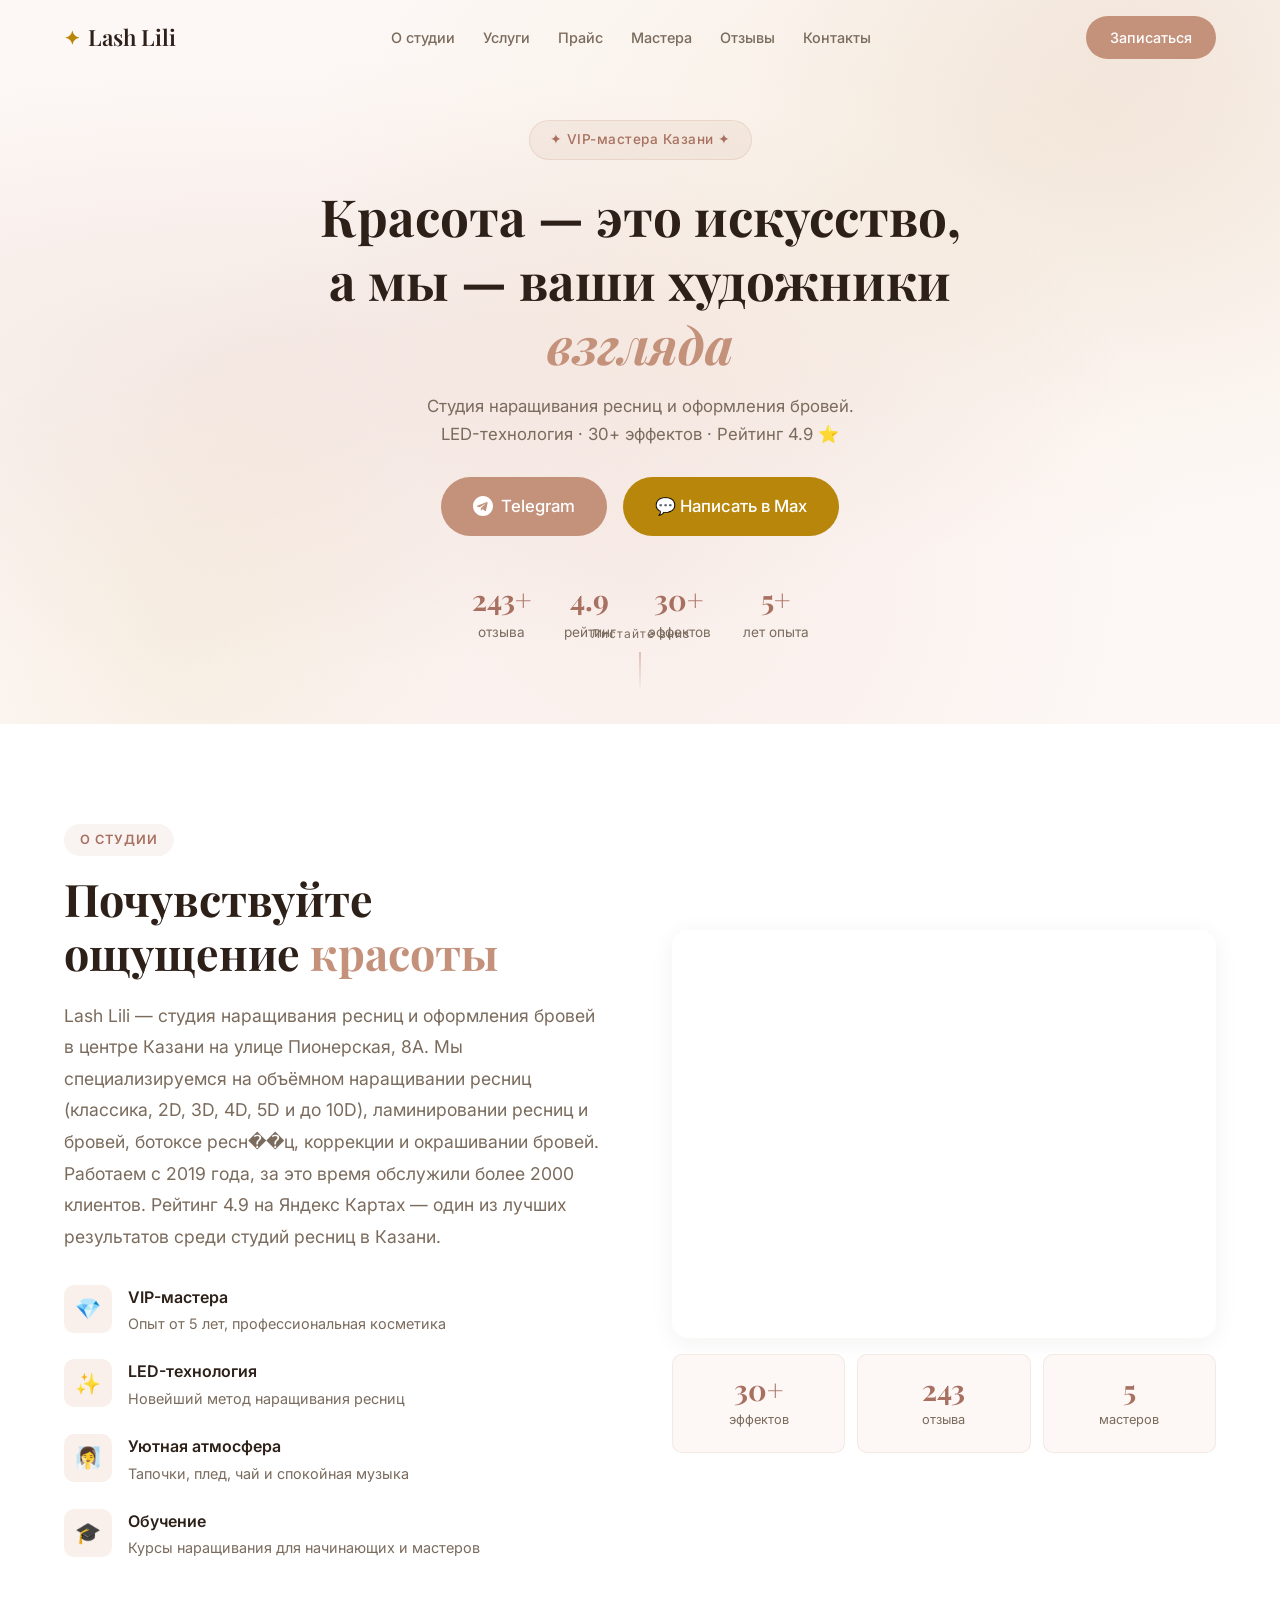
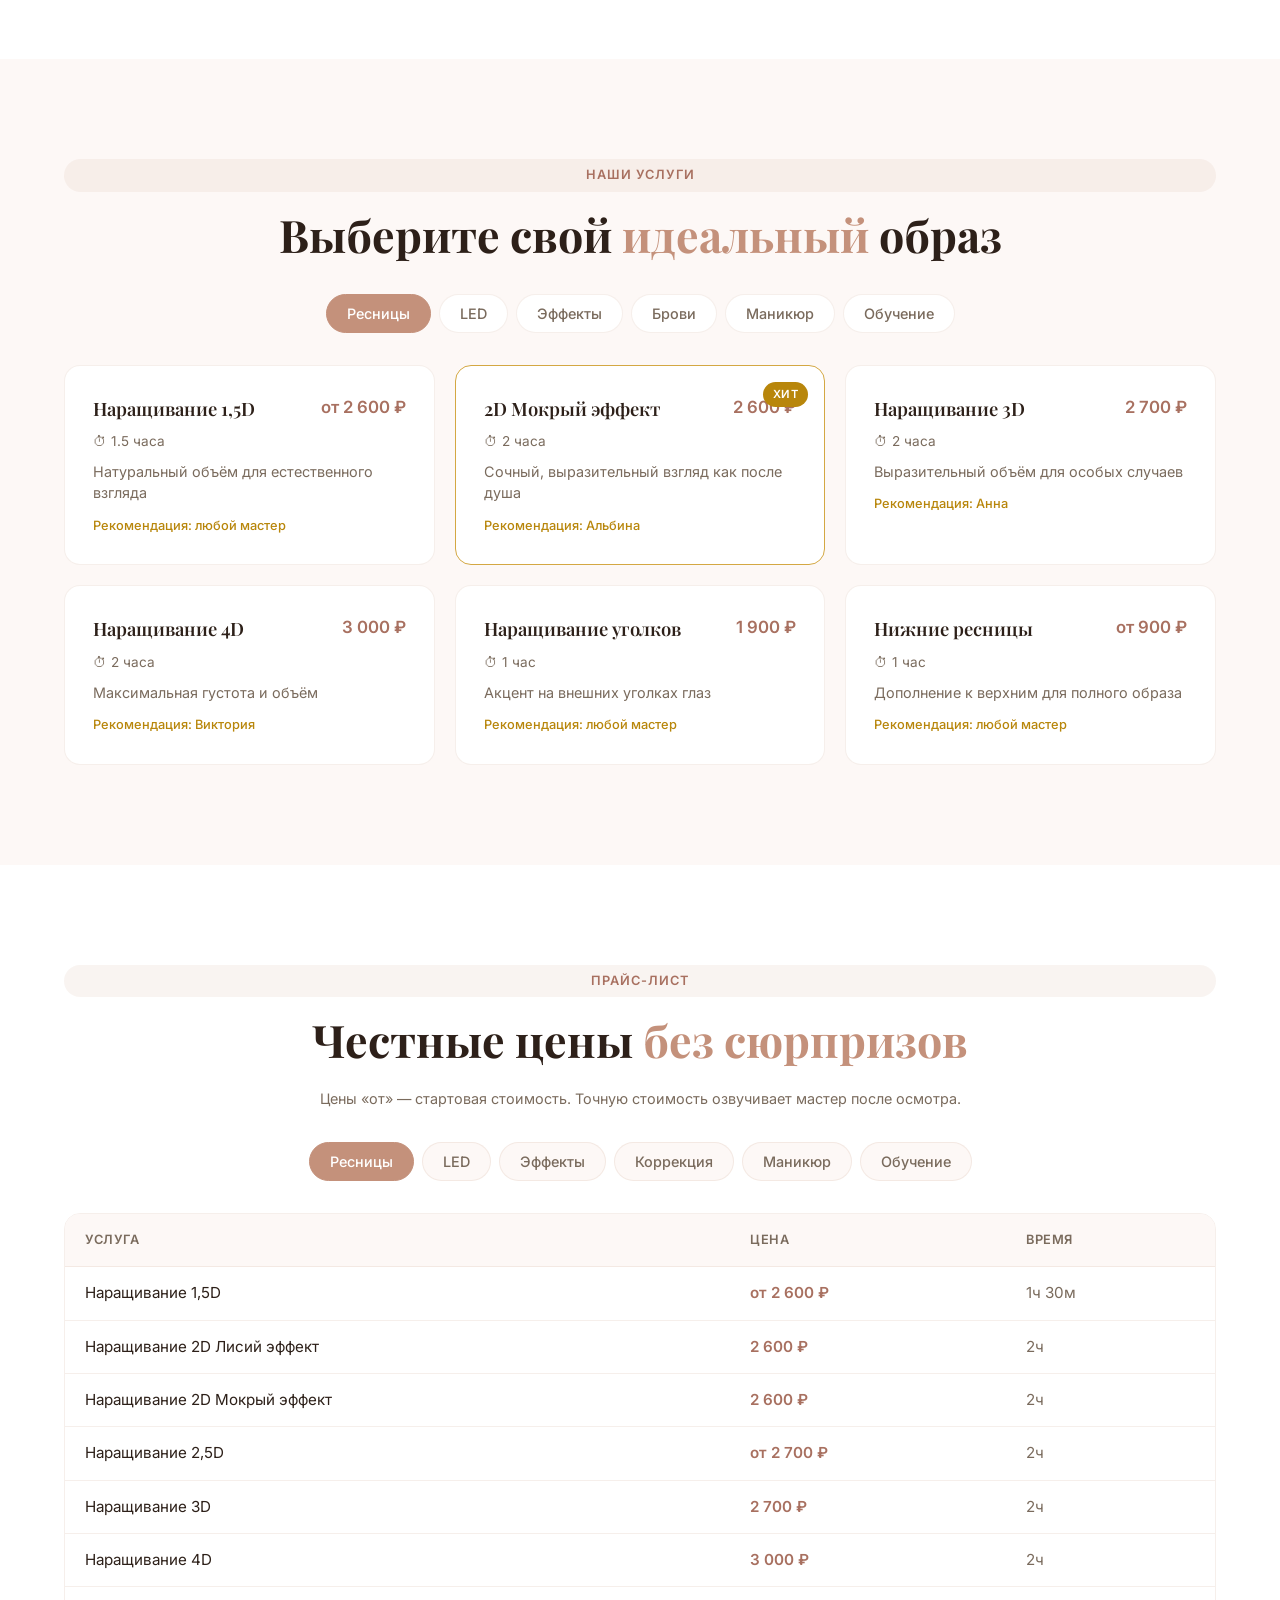
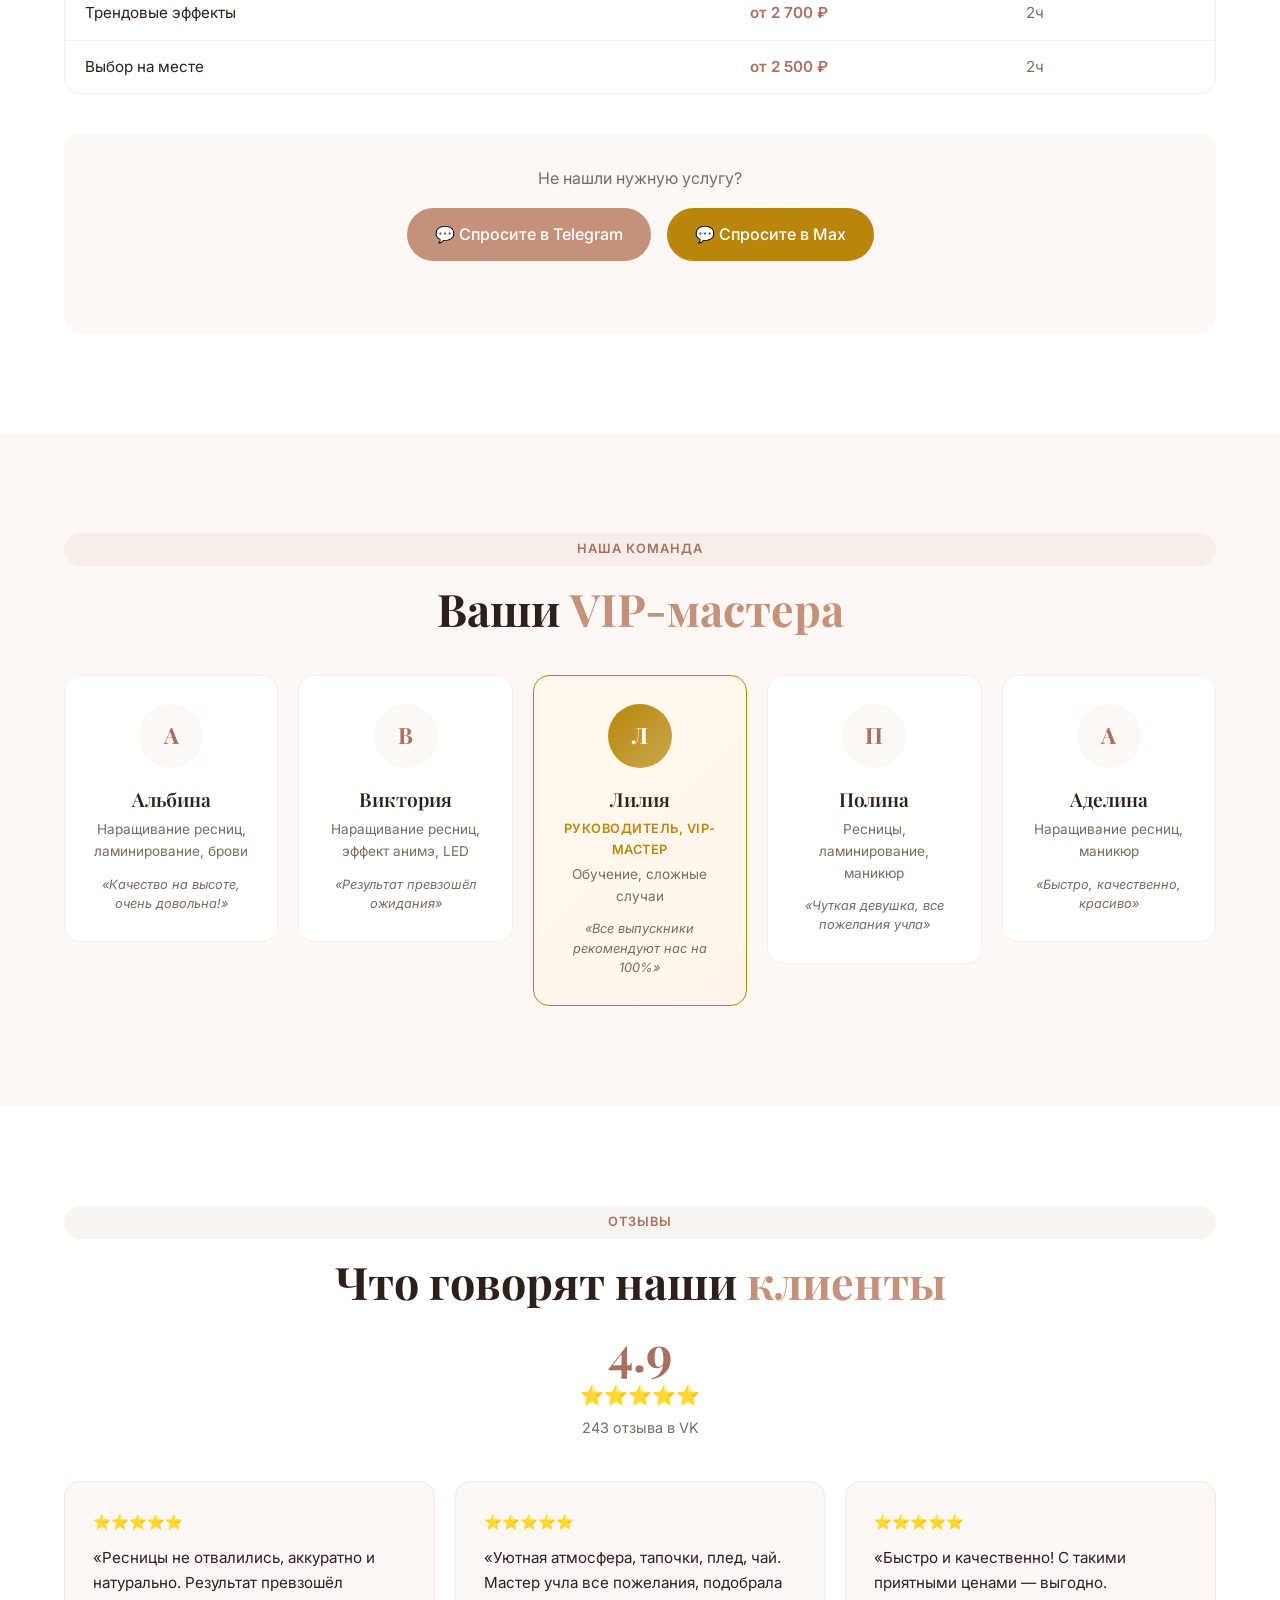
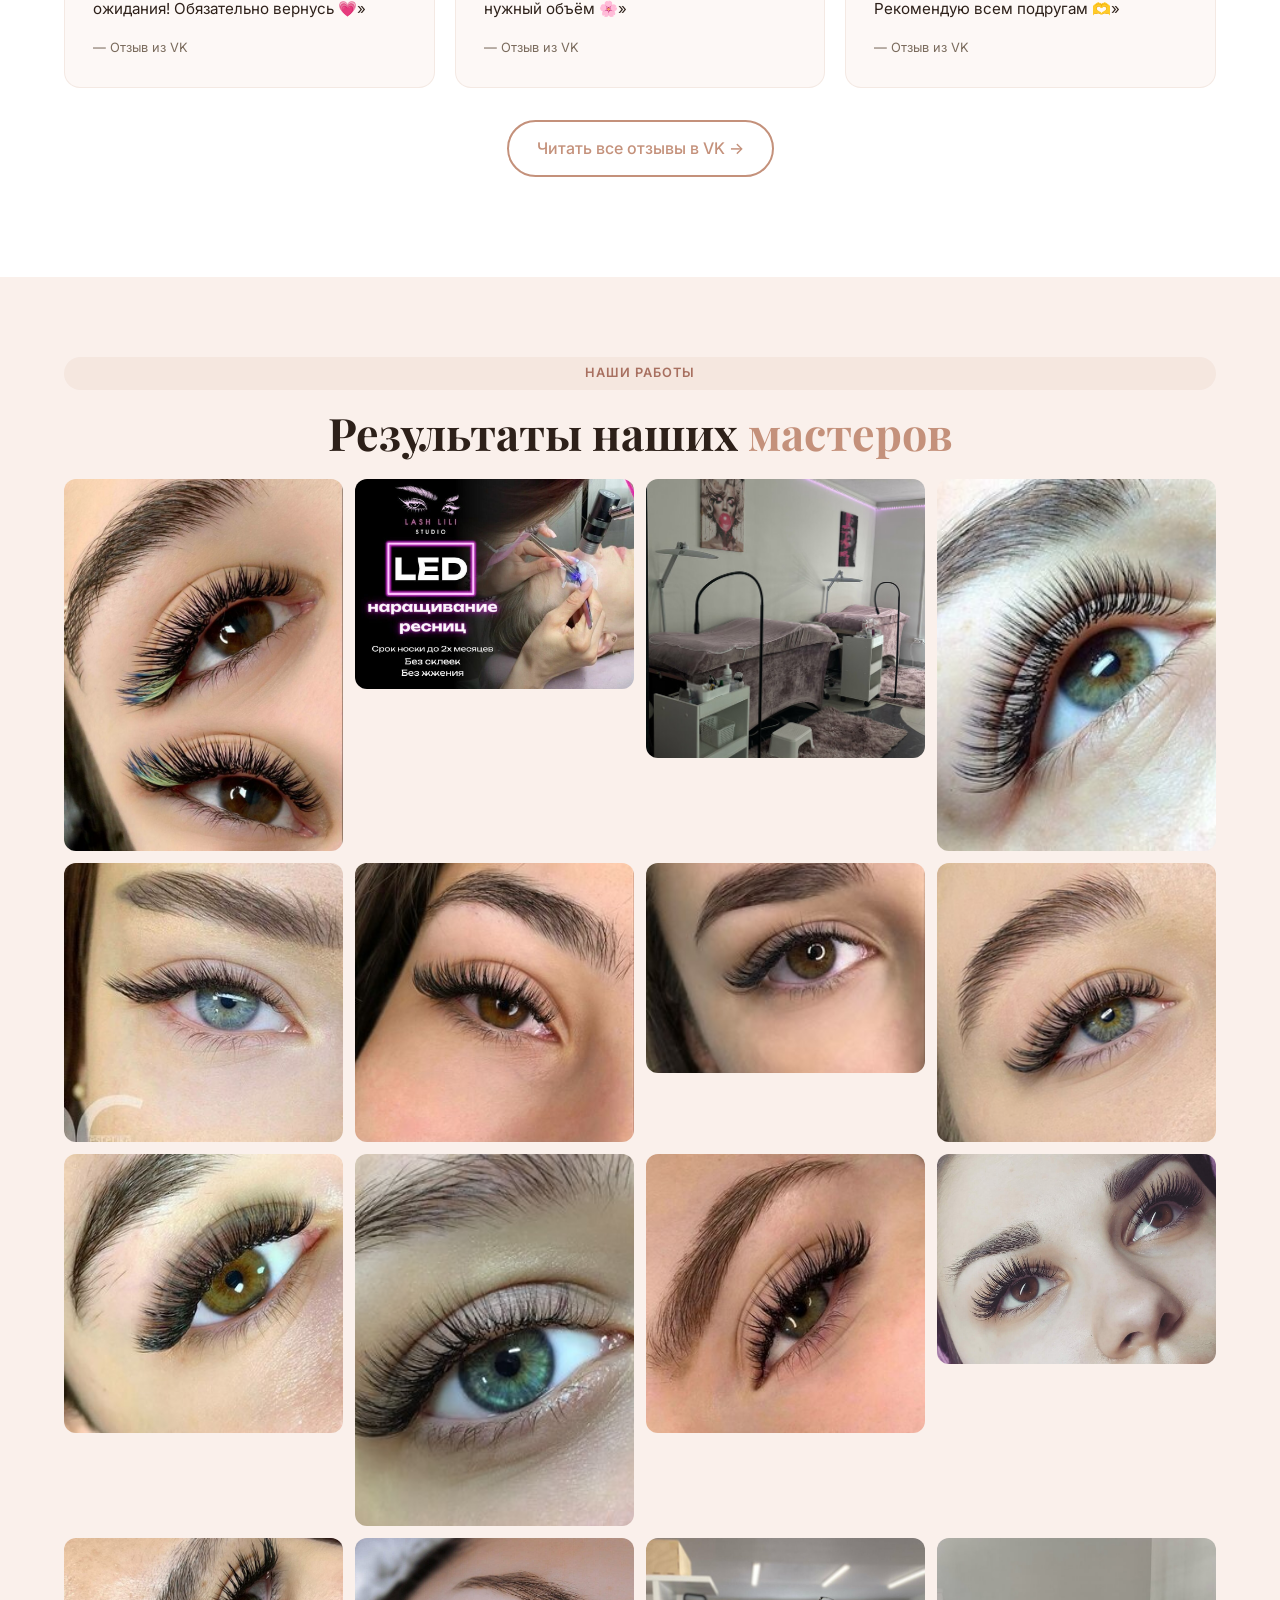
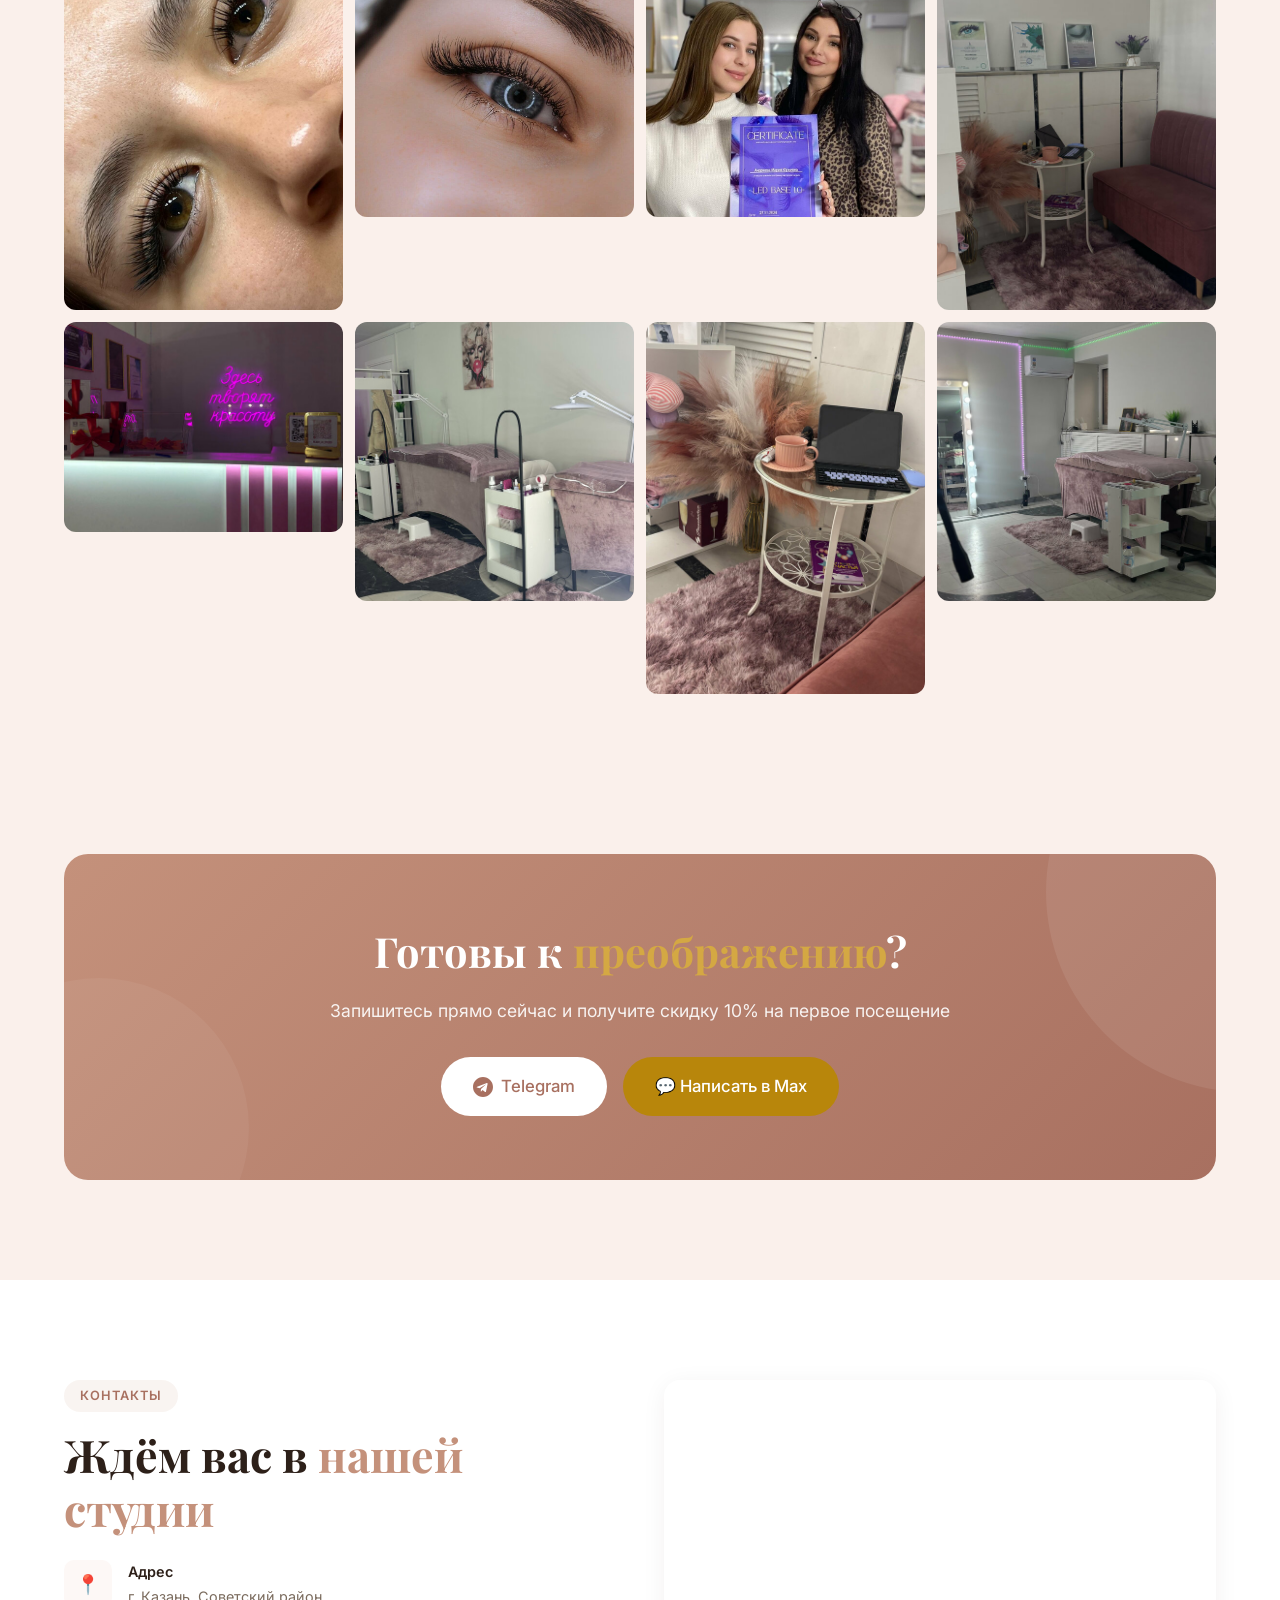
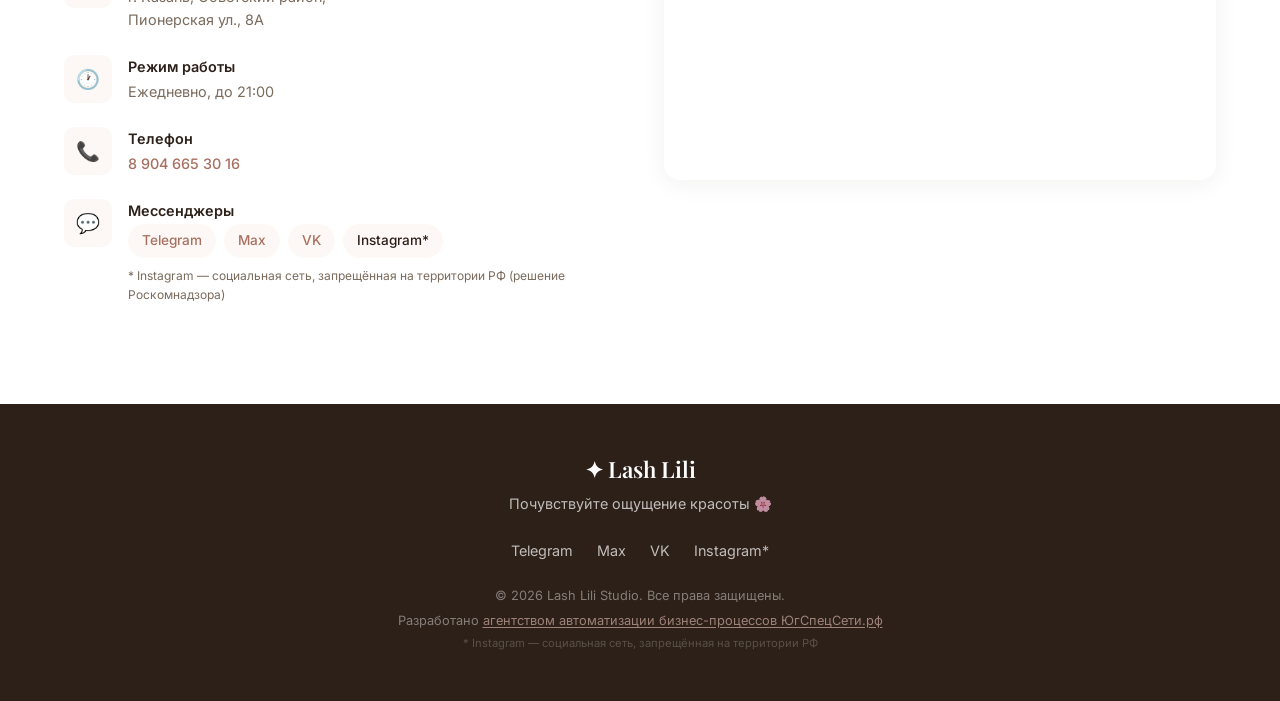
==== docs/index.html @ a567b2fe "Fix: constrain Yandex map iframe, cache bust script.js" ====
<!DOCTYPE html>
<html lang="ru">
<head>
  <meta charset="UTF-8">
  <meta name="viewport" content="width=device-width, initial-scale=1.0">
  <title>Lash Lili — Студия наращивания ресниц и бровей в Казани | Пионерская</title>
  <meta name="description" content="Студия наращивания ресниц Lash Lili в Казани на Пионерской. VIP-мастера с опытом 6+ лет, 30+ эффектов, LED-технология. Классика, 2D-10D, ламинирование, брови. Запись онлайн!">
  <meta name="keywords" content="наращивание ресниц казань, наращивание ресниц пионерская, студия ресниц казань, lash lili, ламинирование ресниц казань, оформление бровей казань, 2D наращивание, 3D наращивание, классическое наращивание, ресницы казань цена, наращивание ресниц недорого, коррекция ресниц, снятие ресниц, ботокс ресниц,.nickname ресниц, блефаропластика казань, перманент макияжа казань, татуаж губ казань, коррекция бровей казань, окрашивание ресниц, lamination lashes kazan">
  <meta property="og:title" content="Lash Lili — Студия наращивания ресниц и бровей в Казани">
  <meta property="og:description" content="VIP-мастера, LED-технология, 30+ эффектов. Классика, 2D-10D, ламинирование, брови. Запишитесь онлайн!">
  <meta property="og:type" content="website">
  <meta property="og:url" content="https://concreator.github.io/lash-lili-studio/">
  <meta property="og:image" content="https://concreator.github.io/lash-lili-studio/assets/studio-1.webp">
  <meta property="og:locale" content="ru_RU">
  <meta name="robots" content="index, follow">
  <meta name="author" content="Lash Lili Studio">
  <link rel="canonical" href="https://concreator.github.io/lash-lili-studio/">
  <link rel="preconnect" href="https://fonts.googleapis.com">
  <link rel="preconnect" href="https://fonts.gstatic.com" crossorigin>
  <link href="https://fonts.googleapis.com/css2?family=Playfair+Display:ital,wght@0,400;0,600;0,700;1,400&family=Inter:wght@300;400;500;600&display=swap" rel="stylesheet">
  <link rel="stylesheet" href="style.css?v=5">
  <link rel="icon" href="data:image/svg+xml,<svg xmlns='http://www.w3.org/2000/svg' viewBox='0 0 100 100'><text y='.9em' font-size='90'>🌸</text></svg>">
  <script type="application/ld+json">
  {
    "@context": "https://schema.org",
    "@type": "BeautySalon",
    "name": "Lash Lili Studio",
    "description": "Студия наращивания ресниц и оформления бровей в Казани",
    "url": "https://concreator.github.io/lash-lili-studio/",
    "telephone": ["+79172856949", "89046653016"],
    "address": {
      "@type": "PostalAddress",
      "streetAddress": "Пионерская ул., 8А",
      "addressLocality": "Казань",
      "addressRegion": "Республика Татарстан",
      "postalCode": "420029",
      "addressCountry": "RU"
    },
    "geo": {
      "@type": "GeoCoordinates",
      "latitude": 55.805342,
      "longitude": 49.185717
    },
    "aggregateRating": {
      "@type": "AggregateRating",
      "ratingValue": "4.9",
      "reviewCount": "243",
      "bestRating": "5"
    },
    "priceRange": "$$",
    "openingHoursSpecification": [
      {
        "@type": "OpeningHoursSpecification",
        "dayOfWeek": ["Monday","Tuesday","Wednesday","Thursday","Friday","Saturday","Sunday"],
        "opens": "10:00",
        "closes": "21:00"
      }
    ],
    "sameAs": [
      "https://vk.com/lash_lili_studio"
    ]
  }
  </script>
<body>

  <!-- Навигация -->
  <nav class="nav" id="nav">
    <div class="nav__inner">
      <a href="#" class="nav__logo">
        <span class="nav__logo-icon">✦</span>
        <span class="nav__logo-text">Lash Lili</span>
      </a>
      <div class="nav__links" id="navLinks">
        <a href="#about" class="nav__link">О студии</a>
        <a href="#services" class="nav__link">Услуги</a>
        <a href="#price" class="nav__link">Прайс</a>
        <a href="#masters" class="nav__link">Мастера</a>
        <a href="#reviews" class="nav__link">Отзывы</a>
        <a href="#contacts" class="nav__link">Контакты</a>
      </div>
      <a href="https://telegram.me/ssn_beautybot" target="_blank" class="nav__cta">Записаться</a>
      <button class="nav__burger" id="burger" aria-label="Меню">
        <span></span><span></span><span></span>
      </button>
    </div>
  </nav>

  <!-- Мобильное меню -->
  <div class="mobile-menu" id="mobileMenu">
    <div class="mobile-menu__inner">
      <a href="#about" class="mobile-menu__link">О студии</a>
      <a href="#services" class="mobile-menu__link">Услуги</a>
      <a href="#price" class="mobile-menu__link">Прайс</a>
      <a href="#masters" class="mobile-menu__link">Мастера</a>
      <a href="#reviews" class="mobile-menu__link">Отзывы</a>
      <a href="#contacts" class="mobile-menu__link">Контакты</a>
      <div class="mobile-menu__ctas">
        <a href="https://telegram.me/ssn_beautybot" target="_blank" class="btn btn--primary">💬 Telegram</a>
        <a href="https://max.ru/id910614084910_3_bot" target="_blank" class="btn btn--secondary">💬 Max</a>
      </div>
    </div>
  </div>

  <!-- Hero -->
  <section class="hero">
    <div class="hero__bg"></div>
    <div class="hero__content">
      <p class="hero__badge">✦ VIP-мастера Казани ✦</p>
      <h1 class="hero__title">
        Красота — это искусство,<br>
        а мы — ваши художники<br>
        <span class="hero__title-accent">взгляда</span>
      </h1>
      <p class="hero__subtitle">Студия наращивания ресниц и оформления бровей.<br>LED-технология · 30+ эффектов · Рейтинг 4.9 ⭐</p>
      <div class="hero__buttons">
        <a href="https://telegram.me/ssn_beautybot" target="_blank" class="btn btn--primary btn--lg">
          <svg class="btn__icon" viewBox="0 0 24 24" fill="currentColor"><path d="M12 0C5.373 0 0 5.373 0 12s5.373 12 12 12 12-5.373 12-12S18.627 0 12 0zm5.562 8.161l-1.97 9.28c-.146.658-.537.818-1.084.508l-3-2.21-1.446 1.394c-.14.14-.357.263-.727.263l.213-3.054 5.56-5.022c.24-.213-.054-.334-.373-.121l-6.869 4.326-2.96-.924c-.64-.203-.658-.64.135-.954l11.566-4.458c.538-.196 1.006.128.832.941z"/></svg>
          Telegram
        </a>
        <a href="https://max.ru/id910614084910_3_bot" target="_blank" class="btn btn--secondary btn--lg">
          💬 Написать в Max
        </a>
      </div>
      <div class="hero__stats">
        <div class="hero__stat">
          <span class="hero__stat-number">243+</span>
          <span class="hero__stat-label">отзыва</span>
        </div>
        <div class="hero__stat">
          <span class="hero__stat-number">4.9</span>
          <span class="hero__stat-label">рейтинг</span>
        </div>
        <div class="hero__stat">
          <span class="hero__stat-number">30+</span>
          <span class="hero__stat-label">эффектов</span>
        </div>
        <div class="hero__stat">
          <span class="hero__stat-number">5+</span>
          <span class="hero__stat-label">лет опыта</span>
        </div>
      </div>
    </div>
    <div class="hero__scroll">
      <span>Листайте вниз</span>
      <div class="hero__scroll-line"></div>
    </div>
  </section>

  <!-- О студии -->
  <section class="about" id="about">
    <div class="container">
      <div class="about__grid">
        <div class="about__text">
          <p class="section__badge">О студии</p>
          <h2 class="section__title">Почувствуйте ощущение <span class="accent">красоты</span></h2>
          <p class="about__description">
            Lash Lili — студия наращивания ресниц и оформления бровей в центре Казани на улице Пионерская, 8А. Мы специализируемся на объёмном наращивании ресниц (классика, 2D, 3D, 4D, 5D и до 10D), ламинировании ресниц и бровей, ботоксе ресн��ц, коррекции и окрашивании бровей. Работаем с 2019 года, за это время обслужили более 2000 клиентов. Рейтинг 4.9 на Яндекс Картах — один из лучших результатов среди студий ресниц в Казани.
          </p>
          <div class="about__features">
            <div class="about__feature">
              <div class="about__feature-icon">💎</div>
              <div>
                <h3>VIP-мастера</h3>
                <p>Опыт от 5 лет, профессиональная косметика</p>
              </div>
            </div>
            <div class="about__feature">
              <div class="about__feature-icon">✨</div>
              <div>
                <h3>LED-технология</h3>
                <p>Новейший метод наращивания ресниц</p>
              </div>
            </div>
            <div class="about__feature">
              <div class="about__feature-icon">🧖‍♀️</div>
              <div>
                <h3>Уютная атмосфера</h3>
                <p>Тапочки, плед, чай и спокойная музыка</p>
              </div>
            </div>
            <div class="about__feature">
              <div class="about__feature-icon">🎓</div>
              <div>
                <h3>Обучение</h3>
                <p>Курсы наращивания для начинающих и мастеров</p>
              </div>
            </div>
          </div>
        </div>
        <div class="about__visual">
          <div class="slideshow">
            <img src="assets/studio-1.webp" alt="Студия Lash Lili" class="slideshow__slide" loading="eager">
            <img src="assets/studio-2.jpg" alt="Студия Lash Lili — интерьер" class="slideshow__slide" loading="lazy">
            <img src="assets/studio-3.jpg" alt="Студия Lash Lili — работы" class="slideshow__slide" loading="lazy">
            <img src="assets/studio-4.jpg" alt="Студия Lash Lili — атмосфера" class="slideshow__slide" loading="lazy">
            <img src="assets/studio-5.jpg" alt="Студия Lash Lili — результат" class="slideshow__slide" loading="lazy">
          </div>
          <div class="about__stats-row">
            <div class="about__card">
              <span class="about__card-number">30+</span>
              <span class="about__card-text">эффектов</span>
            </div>
            <div class="about__card">
              <span class="about__card-number">243</span>
              <span class="about__card-text">отзыва</span>
            </div>
            <div class="about__card">
              <span class="about__card-number">5</span>
              <span class="about__card-text">мастеров</span>
            </div>
          </div>
        </div>
      </div>
    </div>
  </section>

  <!-- Услуги -->
  <section class="services" id="services">
    <div class="container">
      <p class="section__badge section__badge--center">Наши услуги</p>
      <h2 class="section__title section__title--center">Выберите свой <span class="accent">идеальный</span> образ</h2>
      <div class="services__tabs">
        <button class="services__tab services__tab--active" data-tab="lashes">Ресницы</button>
        <button class="services__tab" data-tab="led">LED</button>
        <button class="services__tab" data-tab="effects">Эффекты</button>
        <button class="services__tab" data-tab="brows">Брови</button>
        <button class="services__tab" data-tab="nails">Маникюр</button>
        <button class="services__tab" data-tab="training">Обучение</button>
      </div>
      <div class="services__content">
        <!-- Ресницы -->
        <div class="services__panel services__panel--active" id="panel-lashes">
          <div class="services__cards">
            <div class="service-card">
              <div class="service-card__header">
                <h3>Наращивание 1,5D</h3>
                <span class="service-card__price">от 2 600 ₽</span>
              </div>
              <p class="service-card__time">⏱ 1.5 часа</p>
              <p class="service-card__desc">Натуральный объём для естественного взгляда</p>
              <p class="service-card__master">Рекомендация: любой мастер</p>
            </div>
            <div class="service-card service-card--hit">
              <div class="service-card__badge">Хит</div>
              <div class="service-card__header">
                <h3>2D Мокрый эффект</h3>
                <span class="service-card__price">2 600 ₽</span>
              </div>
              <p class="service-card__time">⏱ 2 часа</p>
              <p class="service-card__desc">Сочный, выразительный взгляд как после душа</p>
              <p class="service-card__master">Рекомендация: Альбина</p>
            </div>
            <div class="service-card">
              <div class="service-card__header">
                <h3>Наращивание 3D</h3>
                <span class="service-card__price">2 700 ₽</span>
              </div>
              <p class="service-card__time">⏱ 2 часа</p>
              <p class="service-card__desc">Выразительный объём для особых случаев</p>
              <p class="service-card__master">Рекомендация: Анна</p>
            </div>
            <div class="service-card">
              <div class="service-card__header">
                <h3>Наращивание 4D</h3>
                <span class="service-card__price">3 000 ₽</span>
              </div>
              <p class="service-card__time">⏱ 2 часа</p>
              <p class="service-card__desc">Максимальная густота и объём</p>
              <p class="service-card__master">Рекомендация: Виктория</p>
            </div>
            <div class="service-card">
              <div class="service-card__header">
                <h3>Наращивание уголков</h3>
                <span class="service-card__price">1 900 ₽</span>
              </div>
              <p class="service-card__time">⏱ 1 час</p>
              <p class="service-card__desc">Акцент на внешних уголках глаз</p>
              <p class="service-card__master">Рекомендация: любой мастер</p>
            </div>
            <div class="service-card">
              <div class="service-card__header">
                <h3>Нижние ресницы</h3>
                <span class="service-card__price">от 900 ₽</span>
              </div>
              <p class="service-card__time">⏱ 1 час</p>
              <p class="service-card__desc">Дополнение к верхним для полного образа</p>
              <p class="service-card__master">Рекомендация: любой мастер</p>
            </div>
          </div>
        </div>
        <!-- LED -->
        <div class="services__panel" id="panel-led">
          <div class="services__cards">
            <div class="service-card service-card--hit">
              <div class="service-card__badge">LED</div>
              <div class="service-card__header">
                <h3>LED Классика</h3>
                <span class="service-card__price">2 700 ₽</span>
              </div>
              <p class="service-card__time">⏱ 1.5 часа</p>
              <p class="service-card__desc">Новейшая LED-технология наращивания</p>
              <p class="service-card__master">Рекомендация: Виктория</p>
            </div>
            <div class="service-card">
              <div class="service-card__header">
                <h3>LED 2D</h3>
                <span class="service-card__price">2 800 ₽</span>
              </div>
              <p class="service-card__time">⏱ 2 часа</p>
              <p class="service-card__desc">Двойной объём с LED-эффектом</p>
              <p class="service-card__master">Рекомендация: Виктория</p>
            </div>
            <div class="service-card service-card--hit">
              <div class="service-card__badge">Популярно</div>
              <div class="service-card__header">
                <h3>LED 3D</h3>
                <span class="service-card__price">от 2 900 ₽</span>
              </div>
              <p class="service-card__time">⏱ 2 часа</p>
              <p class="service-card__desc">Тройной объём с невероятным блеском</p>
              <p class="service-card__master">Рекомендация: Виктория</p>
            </div>
            <div class="service-card">
              <div class="service-card__header">
                <h3>LED 4D</h3>
                <span class="service-card__price">от 3 200 ₽</span>
              </div>
              <p class="service-card__time">⏱ 2 часа</p>
              <p class="service-card__desc">Четырёхмерный объём для максимального эффекта</p>
              <p class="service-card__master">Рекомендация: Виктория</p>
            </div>
            <div class="service-card">
              <div class="service-card__header">
                <h3>LED 5D</h3>
                <span class="service-card__price">от 3 400 ₽</span>
              </div>
              <p class="service-card__time">⏱ 2 часа</p>
              <p class="service-card__desc">Пятый уровень объёма — для смелых</p>
              <p class="service-card__master">Рекомендация: Виктория</p>
            </div>
            <div class="service-card">
              <div class="service-card__header">
                <h3>Скоростное LED</h3>
                <span class="service-card__price">от 2 900 ₽</span>
              </div>
              <p class="service-card__time">⏱ 1 час</p>
              <p class="service-card__desc">Быстрое наращивание за 60 минут</p>
              <p class="service-card__master">Рекомендация: Виктория</p>
            </div>
          </div>
        </div>
        <!-- Эффекты -->
        <div class="services__panel" id="panel-effects">
          <div class="services__cards">
            <div class="service-card service-card--hit">
              <div class="service-card__badge">Тренд</div>
              <div class="service-card__header">
                <h3>Эффект Аниме</h3>
                <span class="service-card__price">2 800 ₽</span>
              </div>
              <p class="service-card__time">⏱ 2 часа</p>
              <p class="service-card__desc">Длинные ресницы в стиле аниме-девочек</p>
              <p class="service-card__master">Рекомендация: Виктория</p>
            </div>
            <div class="service-card">
              <div class="service-card__header">
                <h3>Эффект Голливуд</h3>
                <span class="service-card__price">3 400 ₽</span>
              </div>
              <p class="service-card__time">⏱ 2 часа</p>
              <p class="service-card__desc">Роскошные ресницы как у звёзд Голливуда</p>
              <p class="service-card__master">Рекомендация: Виктория</p>
            </div>
            <div class="service-card">
              <div class="service-card__header">
                <h3>2D Лучи</h3>
                <span class="service-card__price">от 2 800 ₽</span>
              </div>
              <p class="service-card__time">⏱ 2 часа</p>
              <p class="service-card__desc">Светящиеся лучики в уголках глаз</p>
              <p class="service-card__master">Рекомендация: Виктория</p>
            </div>
            <div class="service-card">
              <div class="service-card__header">
                <h3>Скоростное 2D мокрый LED</h3>
                <span class="service-card__price">3 000 ₽</span>
              </div>
              <p class="service-card__time">⏱ 1 час</p>
              <p class="service-card__desc">Мокрый эффект за 60 минут</p>
              <p class="service-card__master">Рекомендация: Виктория</p>
            </div>
            <div class="service-card">
              <div class="service-card__header">
                <h3>Цветные ресницы</h3>
                <span class="service-card__price">от 100 ₽</span>
              </div>
              <p class="service-card__time">⏱ 15 мин</p>
              <p class="service-card__desc">Яркие акценты на уголках</p>
              <p class="service-card__master">Рекомендация: любой мастер</p>
            </div>
            <div class="service-card">
              <div class="service-card__header">
                <h3>Выбор на месте</h3>
                <span class="service-card__price">от 2 500 ₽</span>
              </div>
              <p class="service-card__time">⏱ 2 часа</p>
              <p class="service-card__desc">Мастер подберёт идеальный эффект для вас</p>
              <p class="service-card__master">Рекомендация: Альбина</p>
            </div>
          </div>
        </div>
        <!-- Брови -->
        <div class="services__panel" id="panel-brows">
          <div class="services__cards">
            <div class="service-card service-card--hit">
              <div class="service-card__badge">Хит</div>
              <div class="service-card__header">
                <h3>Ламинирование бровей</h3>
                <span class="service-card__price">по запросу</span>
              </div>
              <p class="service-card__time">⏱ ~1 час</p>
              <p class="service-card__desc">Идеальная форма на 4-6 недель</p>
              <p class="service-card__master">Рекомендация: Альбина</p>
            </div>
            <div class="service-card">
              <div class="service-card__header">
                <h3>Окрашивание бровей</h3>
                <span class="service-card__price">по запросу</span>
              </div>
              <p class="service-card__time">⏱ ~30 мин</p>
              <p class="service-card__desc">Подберём идеальный оттенок</p>
              <p class="service-card__master">Рекомендация: Альбина</p>
            </div>
            <div class="service-card">
              <div class="service-card__header">
                <h3>Коррекция бровей</h3>
                <span class="service-card__price">по запросу</span>
              </div>
              <p class="service-card__time">⏱ ~30 мин</p>
              <p class="service-card__desc">Поддержание идеальной формы</p>
              <p class="service-card__master">Рекомендация: Альбина</p>
            </div>
          </div>
        </div>
        <!-- Маникюр -->
        <div class="services__panel" id="panel-nails">
          <div class="services__cards">
            <div class="service-card service-card--hit">
              <div class="service-card__badge">Популярно</div>
              <div class="service-card__header">
                <h3>Маникюр + гель-лак</h3>
                <span class="service-card__price">1 699 ₽</span>
              </div>
              <p class="service-card__time">⏱ 2.2 часа</p>
              <p class="service-card__desc">Полное покрытие со снятием старого</p>
              <p class="service-card__master">Рекомендация: Полина</p>
            </div>
            <div class="service-card">
              <div class="service-card__header">
                <h3>Маникюр без снятия</h3>
                <span class="service-card__price">1 499 ₽</span>
              </div>
              <p class="service-card__time">⏱ 1.5 часа</p>
              <p class="service-card__desc">Покрытие без удаления старого лака</p>
              <p class="service-card__master">Рекомендация: Полина</p>
            </div>
            <div class="service-card">
              <div class="service-card__header">
                <h3>Наращивание ногтей</h3>
                <span class="service-card__price">от 1 900 ₽</span>
              </div>
              <p class="service-card__time">⏱ 2-3 часа</p>
              <p class="service-card__desc">Длина 1-7, любая форма</p>
              <p class="service-card__master">Рекомендация: Аделина</p>
            </div>
            <div class="service-card">
              <div class="service-card__header">
                <h3>Коррекция ногтей</h3>
                <span class="service-card__price">1 800 ₽</span>
              </div>
              <p class="service-card__time">⏱ 1.5 часа</p>
              <p class="service-card__desc">Поддержание идеальной формы</p>
              <p class="service-card__master">Рекомендация: Полина</p>
            </div>
            <div class="service-card">
              <div class="service-card__header">
                <h3>Педикюр</h3>
                <span class="service-card__price">800 ₽</span>
              </div>
              <p class="service-card__time">⏱ 1 час</p>
              <p class="service-card__desc">Модельный педикюр</p>
              <p class="service-card__master">Рекомендация: любой мастер</p>
            </div>
          </div>
        </div>
        <!-- Обучение -->
        <div class="services__panel" id="panel-training">
          <div class="services__cards">
            <div class="service-card">
              <div class="service-card__header">
                <h3>Базовое обучение</h3>
                <span class="service-card__price">6 000 ₽</span>
              </div>
              <p class="service-card__time">⏱ 5 часов</p>
              <p class="service-card__desc">Наращивание ресниц с нуля. Практика на моделях</p>
              <p class="service-card__master">Рекомендация: Лилия (руководитель)</p>
            </div>
            <div class="service-card service-card--hit">
              <div class="service-card__badge">Популярно</div>
              <div class="service-card__header">
                <h3>LED обучение</h3>
                <span class="service-card__price">8 900 ₽</span>
              </div>
              <p class="service-card__time">⏱ 6 часов</p>
              <p class="service-card__desc">Повышение квалификации в LED-технологии</p>
              <p class="service-card__master">Рекомендация: Лилия (руководитель)</p>
            </div>
            <div class="service-card">
              <div class="service-card__header">
                <h3>LED полное обучение</h3>
                <span class="service-card__price">12 500 ₽</span>
              </div>
              <p class="service-card__time">⏱ 5 часов</p>
              <p class="service-card__desc">Полный курс LED-наращивания</p>
              <p class="service-card__master">Рекомендация: Лилия (руководитель)</p>
            </div>
            <div class="service-card service-card--premium">
              <div class="service-card__badge">Премиум</div>
              <div class="service-card__header">
                <h3>Наставничество</h3>
                <span class="service-card__price">50 000 ₽</span>
              </div>
              <p class="service-card__time">⏱ 1 месяц</p>
              <p class="service-card__desc">Индивидуальное обучение под руководством Лилии</p>
              <p class="service-card__master">Рекомендация: Лилия (руководитель)</p>
            </div>
          </div>
        </div>
      </div>
    </div>
  </section>

  <!-- Прайс -->
  <section class="price" id="price">
    <div class="container">
      <p class="section__badge section__badge--center">Прайс-лист</p>
      <h2 class="section__title section__title--center">Честные цены <span class="accent">без сюрпризов</span></h2>
      <p class="price__note">Цены «от» — стартовая стоимость. Точную стоимость озвучивает мастер после осмотра.</p>

      <div class="price__categories">
        <button class="price__cat price__cat--active" data-cat="lashes">Ресницы</button>
        <button class="price__cat" data-cat="led">LED</button>
        <button class="price__cat" data-cat="effects">Эффекты</button>
        <button class="price__cat" data-cat="correction">Коррекция</button>
        <button class="price__cat" data-cat="nails">Маникюр</button>
        <button class="price__cat" data-cat="training">Обучение</button>
      </div>

      <div class="price__table-wrapper">
        <table class="price__table" id="priceTable">
          <thead>
            <tr>
              <th>Услуга</th>
              <th>Цена</th>
              <th>Время</th>
              <th class="price__table-master">Мастер</th>
            </tr>
          </thead>
          <tbody id="priceBody">
            <!-- JS заполнит -->
          </tbody>
        </table>
      </div>

      <div class="price__cta">
        <p>Не нашли нужную услугу?</p>
        <div class="hero__buttons">
          <a href="https://telegram.me/ssn_beautybot" target="_blank" class="btn btn--primary">💬 Спросите в Telegram</a>
          <a href="https://max.ru/id910614084910_3_bot" target="_blank" class="btn btn--secondary">💬 Спросите в Max</a>
        </div>
      </div>
    </div>
  </section>

  <!-- Мастера -->
  <section class="masters" id="masters">
    <div class="container">
      <p class="section__badge section__badge--center">Наша команда</p>
      <h2 class="section__title section__title--center">Ваши <span class="accent">VIP-мастера</span></h2>
      <div class="masters__grid">
        <div class="master-card">
          <div class="master-card__avatar">А</div>
          <h3 class="master-card__name">Альбина</h3>
          <p class="master-card__spec">Наращивание ресниц, ламинирование, брови</p>
          <p class="master-card__review">«Качество на высоте, очень довольна!»</p>
        </div>
        <div class="master-card">
          <div class="master-card__avatar">В</div>
          <h3 class="master-card__name">Виктория</h3>
          <p class="master-card__spec">Наращивание ресниц, эффект анимэ, LED</p>
          <p class="master-card__review">«Результат превзошёл ожидания»</p>
        </div>
        <div class="master-card master-card--featured">
          <div class="master-card__avatar master-card__avatar--gold">Л</div>
          <h3 class="master-card__name">Лилия</h3>
          <p class="master-card__role">Руководитель, VIP-мастер</p>
          <p class="master-card__spec">Обучение, сложные случаи</p>
          <p class="master-card__review">«Все выпускники рекомендуют нас на 100%»</p>
        </div>
        <div class="master-card">
          <div class="master-card__avatar">П</div>
          <h3 class="master-card__name">Полина</h3>
          <p class="master-card__spec">Ресницы, ламинирование, маникюр</p>
          <p class="master-card__review">«Чуткая девушка, все пожелания учла»</p>
        </div>
        <div class="master-card">
          <div class="master-card__avatar">А</div>
          <h3 class="master-card__name">Аделина</h3>
          <p class="master-card__spec">Наращивание ресниц, маникюр</p>
          <p class="master-card__review">«Быстро, качественно, красиво»</p>
        </div>
      </div>
    </div>
  </section>

  <!-- Отзывы -->
  <section class="reviews" id="reviews">
    <div class="container">
      <p class="section__badge section__badge--center">Отзывы</p>
      <h2 class="section__title section__title--center">Что говорят наши <span class="accent">клиенты</span></h2>
      <div class="reviews__rating">
        <span class="reviews__rating-number">4.9</span>
        <span class="reviews__rating-stars">⭐⭐⭐⭐⭐</span>
        <span class="reviews__rating-count">243 отзыва в VK</span>
      </div>
      <div class="reviews__grid">
        <div class="review-card">
          <div class="review-card__stars">⭐⭐⭐⭐⭐</div>
          <p class="review-card__text">«Ресницы не отвалились, аккуратно и натурально. Результат превзошёл ожидания! Обязательно вернусь 💗»</p>
          <p class="review-card__author">— Отзыв из VK</p>
        </div>
        <div class="review-card">
          <div class="review-card__stars">⭐⭐⭐⭐⭐</div>
          <p class="review-card__text">«Уютная атмосфера, тапочки, плед, чай. Мастер учла все пожелания, подобрала нужный объём 🌸»</p>
          <p class="review-card__author">— Отзыв из VK</p>
        </div>
        <div class="review-card">
          <div class="review-card__stars">⭐⭐⭐⭐⭐</div>
          <p class="review-card__text">«Быстро и качественно! С такими приятными ценами — выгодно. Рекомендую всем подругам 🫶»</p>
          <p class="review-card__author">— Отзыв из VK</p>
        </div>
      </div>
      <div class="reviews__more">
        <a href="https://vk.com/lash_lili_studio" target="_blank" class="btn btn--outline">Читать все отзывы в VK →</a>
      </div>
    </div>
  </section>

  <!-- Наши работы -->
  <section class="gallery" id="gallery">
    <div class="container">
      <p class="section__badge section__badge--center">Наши работы</p>
      <h2 class="section__title section__title--center">Результаты наших <span class="accent">мастеров</span></h2>
      <div class="gallery__grid">
        <img src="assets/work-01.jpg" alt="Наращивание ресниц в Казани — работа мастера Lash Lili" loading="lazy">
        <img src="assets/work-02.jpg" alt="Объёмное наращивание 2D 3D ресниц — фото до и после" loading="lazy">
        <img src="assets/work-03.jpg" alt="Классическое наращивание ресниц — результат студии Lash Lili" loading="lazy">
        <img src="assets/work-04.jpg" alt="Наращивание ресниц Пионерская Казань — примеры работ" loading="lazy">
        <img src="assets/work-05.jpg" alt="Ламинирование ресниц и бровей — фото клиента" loading="lazy">
        <img src="assets/work-06.jpg" alt="Наращивание ресниц эффект лисьих глаз" loading="lazy">
        <img src="assets/work-07.jpg" alt="Натуральное наращивание ресниц — естественный взгляд" loading="lazy">
        <img src="assets/work-08.jpg" alt="Густые ресницы после наращивания — работа салона красоты" loading="lazy">
        <img src="assets/work-09.jpg" alt="Коррекция наращенных ресниц — аккуратная работа" loading="lazy">
        <img src="assets/work-10.jpg" alt="Наращивание ресниц для голубых глаз" loading="lazy">
        <img src="assets/work-11.jpg" alt="Наращивание ресниц — выразительный взгляд" loading="lazy">
        <img src="assets/work-12.jpg" alt="Студия ресниц Lash Lili — зона ожидания" loading="lazy">
        <img src="assets/work-13.jpg" alt="Работа бровиста — оформление бровей в Казани" loading="lazy">
        <img src="assets/work-14.jpg" alt="Наращивание ресниц — мультиколор эффект" loading="lazy">
        <img src="assets/work-15.jpg" alt="Ламинирование бровей — ухоженные брови" loading="lazy">
        <img src="assets/work-16.jpg" alt="Наращивание ресниц — снежная королева" loading="lazy">
        <img src="assets/work-17.jpg" alt="Объёмные ресницы — 4D наращивание" loading="lazy">
        <img src="assets/work-18.jpg" alt="Перманент макияжа — татуаж губ" loading="lazy">
        <img src="assets/work-19.jpg" alt="Ботокс ресниц — гладкие и блестящие" loading="lazy">
        <img src="assets/work-20.jpg" alt="Наращивание ресниц — вечерний образ" loading="lazy">
      </div>
    </div>
  </section>

  <!-- CTA -->
  <section class="cta">
    <div class="container">
      <div class="cta__inner">
        <h2 class="cta__title">Готовы к <span class="accent">преображению</span>?</h2>
        <p class="cta__subtitle">Запишитесь прямо сейчас и получите скидку 10% на первое посещение</p>
        <div class="cta__buttons">
          <a href="https://telegram.me/ssn_beautybot" target="_blank" class="btn btn--primary btn--lg">
            <svg class="btn__icon" viewBox="0 0 24 24" fill="currentColor"><path d="M12 0C5.373 0 0 5.373 0 12s5.373 12 12 12 12-5.373 12-12S18.627 0 12 0zm5.562 8.161l-1.97 9.28c-.146.658-.537.818-1.084.508l-3-2.21-1.446 1.394c-.14.14-.357.263-.727.263l.213-3.054 5.56-5.022c.24-.213-.054-.334-.373-.121l-6.869 4.326-2.96-.924c-.64-.203-.658-.64.135-.954l11.566-4.458c.538-.196 1.006.128.832.941z"/></svg>
            Telegram
          </a>
          <a href="https://max.ru/id910614084910_3_bot" target="_blank" class="btn btn--secondary btn--lg">💬 Написать в Max</a>
        </div>
      </div>
    </div>
  </section>

  <!-- Контакты -->
  <section class="contacts" id="contacts">
    <div class="container">
      <div class="contacts__grid">
        <div class="contacts__info">
          <p class="section__badge">Контакты</p>
          <h2 class="section__title">Ждём вас в <span class="accent">нашей студии</span></h2>
          <div class="contacts__items">
            <div class="contacts__item">
              <span class="contacts__item-icon">📍</span>
              <div>
                <h3>Адрес</h3>
                <p>г. Казань, Советский район,<br>Пионерская ул., 8А</p>
              </div>
            </div>
            <div class="contacts__item">
              <span class="contacts__item-icon">🕐</span>
              <div>
                <h3>Режим работы</h3>
                <p>Ежедневно, до 21:00</p>
              </div>
            </div>
            <div class="contacts__item">
              <span class="contacts__item-icon">📞</span>
              <div>
                <h3>Телефон</h3>
                <p><a href="tel:+79046653016">8 904 665 30 16</a></p>
              </div>
            </div>
            <div class="contacts__item">
              <span class="contacts__item-icon">💬</span>
              <div>
                <h3>Мессенджеры</h3>
                <div class="contacts__socials">
                  <a href="https://telegram.me/ssn_beautybot" target="_blank" class="contacts__social">Telegram</a>
                  <a href="https://max.ru/id910614084910_3_bot" target="_blank" class="contacts__social">Max</a>
                  <a href="https://vk.com/lash_lili_studio" target="_blank" class="contacts__social">VK</a>
                  <span class="contacts__social">Instagram*</span>
                </div>
                <p style="font-size:0.75rem; color:var(--text-muted); margin-top:8px;">* Instagram — социальная сеть, запрещённая на территории РФ (решение Роскомнадзора)</p>
              </div>
            </div>
          </div>
        </div>
        <div class="contacts__map">
          <iframe
            src="https://yandex.ru/map-widget/v1/?z=16&ll=49.185717%2C55.805342&pt=49.185717%2C55.805342%2Cpm2rdm&lang=ru_RU"
            width="100%"
            height="400"
            style="border:0; border-radius: 16px;"
            allowfullscreen=""
            loading="lazy">
          </iframe>
        </div>
      </div>
    </div>
  </section>

  <!-- Footer -->
  <footer class="footer">
    <div class="container">
      <div class="footer__inner">
        <div class="footer__brand">
          <span class="footer__logo">✦ Lash Lili</span>
          <p class="footer__tagline">Почувствуйте ощущение красоты 🌸</p>
        </div>
        <div class="footer__links">
          <a href="https://telegram.me/ssn_beautybot" target="_blank" class="footer__link">Telegram</a>
          <a href="https://max.ru/id910614084910_3_bot" target="_blank" class="footer__link">Max</a>
          <a href="https://vk.com/lash_lili_studio" target="_blank" class="footer__link">VK</a>
          <span class="footer__link">Instagram*</span>
        </div>
        <div class="footer__copy">
          <p>© 2026 Lash Lili Studio. Все права защищены.</p>
          <p class="footer__dev">Разработано <a href="https://югспецсети.рф" target="_blank">агентством автоматизации бизнес-процессов ЮгСпецСети.рф</a></p>
          <p style="font-size:0.7rem; opacity:0.5; margin-top:4px;">* Instagram — социальная сеть, запрещённая на территории РФ</p>
        </div>
      </div>
    </div>
  </footer>

  <!-- Floating CTA -->
  <div class="floating" id="floating">
    <a href="https://max.ru/id910614084910_3_bot" target="_blank" class="floating__btn floating__btn--max" aria-label="Написать в Max">
      <span style="font-size:22px; font-weight:700; line-height:1;">M</span>
      <span class="floating__pulse"></span>
    </a>
    <a href="https://telegram.me/ssn_beautybot" target="_blank" class="floating__btn" aria-label="Написать в Telegram">
      <svg viewBox="0 0 24 24" fill="currentColor" width="28" height="28"><path d="M12 0C5.373 0 0 5.373 0 12s5.373 12 12 12 12-5.373 12-12S18.627 0 12 0zm5.562 8.161l-1.97 9.28c-.146.658-.537.818-1.084.508l-3-2.21-1.446 1.394c-.14.14-.357.263-.727.263l.213-3.054 5.56-5.022c.24-.213-.054-.334-.373-.121l-6.869 4.326-2.96-.924c-.64-.203-.658-.64.135-.954l11.566-4.458c.538-.196 1.006.128.832.941z"/></svg>
      <span class="floating__pulse"></span>
    </a>
  </div>

  <script src="script.js?v=5"></script>
</body>
</html>
---- docs/style.css ----
/* ============================================
   LASH LILI — Design System
   Direction: Luxury Organic
   ============================================ */

:root {
  --primary: #C4917B;
  --primary-light: #E8C4B8;
  --primary-dark: #A87060;
  --accent: #B8860B;
  --accent-light: #D4A843;
  --gold: #C9A84C;
  --bg: #FDF8F6;
  --bg-alt: #FAF0EB;
  --text: #2D2019;
  --text-muted: #7A6B5D;
  --white: #FFFFFF;
  --border: rgba(196, 145, 123, 0.15);
  --shadow: 0 4px 24px rgba(45, 32, 25, 0.06);
  --shadow-lg: 0 12px 48px rgba(45, 32, 25, 0.1);
  --radius: 16px;
  --radius-sm: 10px;
  --radius-full: 999px;
  --transition: 0.3s cubic-bezier(0.4, 0, 0.2, 1);
  --font-display: 'Playfair Display', Georgia, serif;
  --font-body: 'Inter', -apple-system, sans-serif;
}

/* Reset */
*, *::before, *::after { box-sizing: border-box; margin: 0; padding: 0; }
html { scroll-behavior: smooth; scroll-padding-top: 80px; }
body {
  font-family: var(--font-body);
  color: var(--text);
  background: var(--bg);
  line-height: 1.6;
  -webkit-font-smoothing: antialiased;
  overflow-x: hidden;
}
a { color: inherit; text-decoration: none; }
img { max-width: 100%; display: block; }
button { cursor: pointer; border: none; background: none; font-family: inherit; }

/* Container */
.container {
  width: 100%;
  max-width: 1200px;
  margin: 0 auto;
  padding: 0 24px;
}

/* ============================================
   NAVIGATION
   ============================================ */
.nav {
  position: fixed;
  top: 0;
  left: 0;
  right: 0;
  z-index: 1000;
  padding: 16px 0;
  transition: var(--transition);
}
.nav--scrolled {
  background: rgba(253, 248, 246, 0.95);
  backdrop-filter: blur(20px);
  -webkit-backdrop-filter: blur(20px);
  box-shadow: 0 1px 0 var(--border);
  padding: 12px 0;
}
.nav__inner {
  max-width: 1200px;
  margin: 0 auto;
  padding: 0 24px;
  display: flex;
  align-items: center;
  justify-content: space-between;
  gap: 32px;
}
.nav__logo {
  display: flex;
  align-items: center;
  gap: 8px;
  font-family: var(--font-display);
  font-size: 1.4rem;
  font-weight: 600;
  color: var(--text);
  white-space: nowrap;
}
.nav__logo-icon {
  color: var(--accent);
  font-size: 1.2rem;
}
.nav__links {
  display: flex;
  gap: 28px;
}
.nav__link {
  font-size: 0.9rem;
  font-weight: 500;
  color: var(--text-muted);
  transition: var(--transition);
  white-space: nowrap;
}
.nav__link:hover { color: var(--primary-dark); }
.nav__cta {
  display: inline-flex;
  align-items: center;
  padding: 10px 24px;
  background: var(--primary);
  color: var(--white);
  font-size: 0.9rem;
  font-weight: 500;
  border-radius: var(--radius-full);
  transition: var(--transition);
  white-space: nowrap;
}
.nav__cta:hover {
  background: var(--primary-dark);
  transform: translateY(-1px);
}
.nav__burger {
  display: none;
  flex-direction: column;
  gap: 5px;
  padding: 4px;
}
.nav__burger span {
  display: block;
  width: 24px;
  height: 2px;
  background: var(--text);
  border-radius: 2px;
  transition: var(--transition);
}

/* Mobile Menu */
.mobile-menu {
  position: fixed;
  top: 0;
  left: 0;
  right: 0;
  bottom: 0;
  z-index: 999;
  background: rgba(253, 248, 246, 0.98);
  backdrop-filter: blur(20px);
  -webkit-backdrop-filter: blur(20px);
  display: flex;
  align-items: center;
  justify-content: center;
  opacity: 0;
  visibility: hidden;
  transition: var(--transition);
}
.mobile-menu--open {
  opacity: 1;
  visibility: visible;
}
.mobile-menu__inner {
  text-align: center;
}
.mobile-menu__link {
  display: block;
  font-family: var(--font-display);
  font-size: 1.8rem;
  font-weight: 600;
  padding: 12px 0;
  color: var(--text);
  transition: var(--transition);
}
.mobile-menu__link:hover { color: var(--primary); }
.mobile-menu__ctas {
  margin-top: 32px;
  display: flex;
  gap: 16px;
  justify-content: center;
}

/* ============================================
   BUTTONS
   ============================================ */
.btn {
  display: inline-flex;
  align-items: center;
  gap: 8px;
  padding: 14px 28px;
  font-size: 1rem;
  font-weight: 500;
  border-radius: var(--radius-full);
  transition: var(--transition);
  white-space: nowrap;
  text-align: center;
  justify-content: center;
}
.btn--primary {
  background: var(--primary);
  color: var(--white);
}
.btn--primary:hover {
  background: var(--primary-dark);
  transform: translateY(-2px);
  box-shadow: 0 8px 24px rgba(196, 145, 123, 0.3);
}
.btn--secondary {
  background: var(--accent);
  color: var(--white);
}
.btn--secondary:hover {
  background: var(--gold);
  transform: translateY(-2px);
}
.btn--glass {
  background: rgba(255, 255, 255, 0.6);
  color: var(--text);
  border: 1px solid var(--border);
  backdrop-filter: blur(10px);
}
.btn--glass:hover {
  background: var(--white);
  transform: translateY(-2px);
  box-shadow: var(--shadow);
}
.btn--outline {
  background: transparent;
  color: var(--primary);
  border: 2px solid var(--primary);
}
.btn--outline:hover {
  background: var(--primary);
  color: var(--white);
}
.btn--lg {
  padding: 16px 32px;
  font-size: 1.05rem;
}
.btn__icon {
  width: 20px;
  height: 20px;
  flex-shrink: 0;
}

/* ============================================
   HERO
   ============================================ */
.hero {
  position: relative;
  min-height: 700px;
  display: flex;
  align-items: center;
  justify-content: center;
  padding: 120px 24px 80px;
  overflow: hidden;
}
.hero__bg {
  position: absolute;
  inset: 0;
  background:
    radial-gradient(ellipse at 20% 50%, rgba(196, 145, 123, 0.15) 0%, transparent 60%),
    radial-gradient(ellipse at 80% 20%, rgba(184, 134, 11, 0.08) 0%, transparent 50%),
    radial-gradient(ellipse at 50% 80%, rgba(232, 196, 184, 0.2) 0%, transparent 60%),
    var(--bg);
}
.hero__bg::before {
  content: '';
  position: absolute;
  top: -50%;
  right: -20%;
  width: 800px;
  height: 800px;
  border-radius: 50%;
  background: radial-gradient(circle, rgba(196, 145, 123, 0.12) 0%, transparent 70%);
  animation: float 20s ease-in-out infinite;
}
.hero__bg::after {
  content: '';
  position: absolute;
  bottom: -30%;
  left: -10%;
  width: 600px;
  height: 600px;
  border-radius: 50%;
  background: radial-gradient(circle, rgba(184, 134, 11, 0.08) 0%, transparent 70%);
  animation: float 25s ease-in-out infinite reverse;
}
@keyframes float {
  0%, 100% { transform: translate(0, 0); }
  50% { transform: translate(30px, -30px); }
}
.hero__content {
  position: relative;
  z-index: 1;
  text-align: center;
  max-width: 800px;
}
.hero__badge {
  display: inline-block;
  padding: 8px 20px;
  background: rgba(196, 145, 123, 0.1);
  border: 1px solid rgba(196, 145, 123, 0.2);
  border-radius: var(--radius-full);
  font-size: 0.85rem;
  font-weight: 500;
  color: var(--primary-dark);
  margin-bottom: 24px;
  letter-spacing: 0.5px;
}
.hero__title {
  font-family: var(--font-display);
  font-size: clamp(2rem, 4.5vw, 3.2rem);
  font-weight: 700;
  line-height: 1.25;
  margin-bottom: 16px;
  color: var(--text);
}
.hero__title-accent {
  color: var(--primary);
  font-style: italic;
}
.hero__subtitle {
  font-size: 1.05rem;
  color: var(--text-muted);
  line-height: 1.7;
  margin-bottom: 28px;
}
.hero__buttons {
  display: flex;
  gap: 16px;
  justify-content: center;
  flex-wrap: wrap;
  margin-bottom: 40px;
}
.hero__stats {
  display: flex;
  gap: 32px;
  justify-content: center;
  flex-wrap: wrap;
}
.hero__stat {
  display: flex;
  flex-direction: column;
  align-items: center;
}
.hero__stat-number {
  font-family: var(--font-display);
  font-size: 1.8rem;
  font-weight: 700;
  color: var(--primary-dark);
}
.hero__stat-label {
  font-size: 0.85rem;
  color: var(--text-muted);
}
.hero__scroll {
  position: absolute;
  bottom: 32px;
  left: 50%;
  transform: translateX(-50%);
  display: flex;
  flex-direction: column;
  align-items: center;
  gap: 8px;
  font-size: 0.75rem;
  color: var(--text-muted);
  letter-spacing: 1px;
}
.hero__scroll-line {
  width: 1px;
  height: 40px;
  background: linear-gradient(to bottom, var(--primary), transparent);
  animation: scrollLine 2s ease-in-out infinite;
}
@keyframes scrollLine {
  0%, 100% { opacity: 0.3; transform: scaleY(0.5); }
  50% { opacity: 1; transform: scaleY(1); }
}

/* ============================================
   SECTION COMMON
   ============================================ */
.section__badge {
  display: inline-block;
  padding: 6px 16px;
  background: rgba(196, 145, 123, 0.1);
  border-radius: var(--radius-full);
  font-size: 0.8rem;
  font-weight: 600;
  color: var(--primary-dark);
  text-transform: uppercase;
  letter-spacing: 1px;
  margin-bottom: 16px;
}
.section__badge--center { display: block; text-align: center; }
.section__title {
  font-family: var(--font-display);
  font-size: clamp(1.8rem, 4vw, 2.8rem);
  font-weight: 700;
  line-height: 1.2;
  margin-bottom: 20px;
}
.section__title--center { text-align: center; }
.accent { color: var(--primary); }

/* ============================================
   ABOUT
   ============================================ */
.about {
  padding: 100px 0;
  background: var(--white);
}
.about__grid {
  display: grid;
  grid-template-columns: 1fr 1fr;
  gap: 64px;
  align-items: center;
}
.about__description {
  font-size: 1.1rem;
  color: var(--text-muted);
  line-height: 1.8;
  margin-bottom: 32px;
}
.about__features {
  display: flex;
  flex-direction: column;
  gap: 24px;
}
.about__feature {
  display: flex;
  gap: 16px;
  align-items: flex-start;
}
.about__feature-icon {
  width: 48px;
  height: 48px;
  display: flex;
  align-items: center;
  justify-content: center;
  background: var(--bg-alt);
  border-radius: var(--radius-sm);
  font-size: 1.3rem;
  flex-shrink: 0;
}
.about__feature h3 {
  font-size: 1rem;
  font-weight: 600;
  margin-bottom: 2px;
}
.about__feature p {
  font-size: 0.9rem;
  color: var(--text-muted);
}
.about__visual {
  position: relative;
  display: flex;
  flex-direction: column;
  gap: 16px;
}
.slideshow {
  position: relative;
  width: 100%;
  aspect-ratio: 4 / 3;
  border-radius: var(--radius);
  overflow: hidden;
  box-shadow: var(--shadow);
}
.slideshow__slide {
  position: absolute;
  inset: 0;
  width: 100%;
  height: 100%;
  object-fit: cover;
  opacity: 0;
  animation: slideshowFade 10s linear infinite;
}
.slideshow__slide:nth-child(1) { animation-delay: 0s; }
.slideshow__slide:nth-child(2) { animation-delay: 2s; }
.slideshow__slide:nth-child(3) { animation-delay: 4s; }
.slideshow__slide:nth-child(4) { animation-delay: 6s; }
.slideshow__slide:nth-child(5) { animation-delay: 8s; }
@keyframes slideshowFade {
  0%      { opacity: 0; }
  2%      { opacity: 1; }
  20%     { opacity: 1; }
  22%     { opacity: 0; }
  100%    { opacity: 0; }
}
.about__stats-row {
  display: grid;
  grid-template-columns: repeat(3, 1fr);
  gap: 12px;
}
.about__card {
  padding: 20px 12px;
  background: var(--bg);
  border-radius: var(--radius-sm);
  border: 1px solid var(--border);
  text-align: center;
  transition: var(--transition);
}
.about__card:hover {
  transform: translateY(-2px);
  box-shadow: var(--shadow);
}
.about__card-number {
  display: block;
  font-family: var(--font-display);
  font-size: 1.8rem;
  font-weight: 700;
  line-height: 1;
  margin-bottom: 2px;
  color: var(--primary-dark);
}
.about__card-text {
  font-size: 0.8rem;
  color: var(--text-muted);
  line-height: 1.3;
}

/* ============================================
   SERVICES
   ============================================ */
.services {
  padding: 100px 0;
  background: var(--bg);
}
.services__tabs {
  display: flex;
  gap: 8px;
  justify-content: center;
  flex-wrap: wrap;
  margin: 32px 0;
}
.services__tab {
  padding: 10px 20px;
  font-size: 0.9rem;
  font-weight: 500;
  color: var(--text-muted);
  background: var(--white);
  border: 1px solid var(--border);
  border-radius: var(--radius-full);
  transition: var(--transition);
}
.services__tab:hover { color: var(--primary); border-color: var(--primary-light); }
.services__tab--active {
  background: var(--primary);
  color: var(--white);
  border-color: var(--primary);
}
.services__panel { display: none; }
.services__panel--active { display: block; }
.services__cards {
  display: grid;
  grid-template-columns: repeat(auto-fill, minmax(320px, 1fr));
  gap: 20px;
}
.service-card {
  position: relative;
  padding: 28px;
  background: var(--white);
  border: 1px solid var(--border);
  border-radius: var(--radius);
  transition: var(--transition);
}
.service-card:hover {
  transform: translateY(-4px);
  box-shadow: var(--shadow);
  border-color: var(--primary-light);
}
.service-card--hit { border-color: var(--accent-light); }
.service-card--premium {
  background: linear-gradient(135deg, #FFF9F0, #FFF5EB);
  border-color: var(--accent);
}
.service-card__badge {
  position: absolute;
  top: 16px;
  right: 16px;
  padding: 4px 10px;
  background: var(--accent);
  color: var(--white);
  font-size: 0.7rem;
  font-weight: 600;
  border-radius: var(--radius-full);
  text-transform: uppercase;
  letter-spacing: 0.5px;
}
.service-card__header {
  display: flex;
  justify-content: space-between;
  align-items: flex-start;
  gap: 12px;
  margin-bottom: 8px;
}
.service-card__header h3 {
  font-family: var(--font-display);
  font-size: 1.15rem;
  font-weight: 600;
}
.service-card__price {
  font-size: 1.05rem;
  font-weight: 600;
  color: var(--primary-dark);
  white-space: nowrap;
}
.service-card__time {
  font-size: 0.85rem;
  color: var(--text-muted);
  margin-bottom: 8px;
}
.service-card__desc {
  font-size: 0.9rem;
  color: var(--text-muted);
  line-height: 1.5;
  margin-bottom: 12px;
}
.service-card__master {
  font-size: 0.8rem;
  color: var(--accent);
  font-weight: 500;
}

/* ============================================
   PRICE
   ============================================ */
.price {
  padding: 100px 0;
  background: var(--white);
}
.price__note {
  text-align: center;
  font-size: 0.9rem;
  color: var(--text-muted);
  margin-bottom: 32px;
}
.price__categories {
  display: flex;
  gap: 8px;
  justify-content: center;
  flex-wrap: wrap;
  margin-bottom: 32px;
}
.price__cat {
  padding: 10px 20px;
  font-size: 0.9rem;
  font-weight: 500;
  color: var(--text-muted);
  background: var(--bg);
  border: 1px solid var(--border);
  border-radius: var(--radius-full);
  transition: var(--transition);
}
.price__cat:hover { color: var(--primary); }
.price__cat--active {
  background: var(--primary);
  color: var(--white);
  border-color: var(--primary);
}
.price__table-wrapper {
  overflow-x: auto;
  -webkit-overflow-scrolling: touch;
  border-radius: var(--radius);
  border: 1px solid var(--border);
}
.price__table {
  width: 100%;
  border-collapse: collapse;
}
.price__table th {
  padding: 16px 20px;
  text-align: left;
  font-size: 0.8rem;
  font-weight: 600;
  text-transform: uppercase;
  letter-spacing: 0.5px;
  color: var(--text-muted);
  background: var(--bg);
  border-bottom: 1px solid var(--border);
  white-space: nowrap;
}
.price__table td {
  padding: 14px 20px;
  font-size: 0.95rem;
  border-bottom: 1px solid var(--border);
}
.price__table tr:last-child td { border-bottom: none; }
.price__table tr:hover td { background: rgba(196, 145, 123, 0.04); }
.price__table td:nth-child(2) {
  font-weight: 600;
  color: var(--primary-dark);
  white-space: nowrap;
}
.price__table td:nth-child(3) {
  color: var(--text-muted);
  white-space: nowrap;
}
.price__table-master {
  display: none;
}
.price__table td:nth-child(4) {
  font-size: 0.85rem;
  color: var(--accent);
}
.price__cta {
  text-align: center;
  margin-top: 40px;
  padding: 32px;
  background: var(--bg);
  border-radius: var(--radius);
}
.price__cta p {
  margin-bottom: 16px;
  color: var(--text-muted);
}

/* ============================================
   MASTERS
   ============================================ */
.masters {
  padding: 100px 0;
  background: var(--bg);
}
.masters__grid {
  display: grid;
  grid-template-columns: repeat(5, 1fr);
  gap: 20px;
  margin-top: 40px;
  align-items: start;
}
.master-card {
  padding: 28px 20px;
  background: var(--white);
  border: 1px solid var(--border);
  border-radius: var(--radius);
  text-align: center;
  transition: var(--transition);
}
.master-card:hover {
  transform: translateY(-4px);
  box-shadow: var(--shadow);
}
.master-card--featured {
  background: linear-gradient(135deg, #FFF9F0, #FFF5EB);
  border-color: var(--accent);
}
.master-card__avatar {
  width: 64px;
  height: 64px;
  border-radius: 50%;
  background: var(--bg);
  display: flex;
  align-items: center;
  justify-content: center;
  margin: 0 auto 16px;
  font-family: var(--font-display);
  font-size: 1.4rem;
  font-weight: 700;
  color: var(--primary-dark);
}
.master-card__avatar--gold {
  background: linear-gradient(135deg, var(--accent), var(--gold));
  color: var(--white);
}
.master-card__name {
  font-family: var(--font-display);
  font-size: 1.2rem;
  font-weight: 600;
  margin-bottom: 4px;
}
.master-card__role {
  font-size: 0.8rem;
  font-weight: 600;
  color: var(--accent);
  text-transform: uppercase;
  letter-spacing: 0.5px;
  margin-bottom: 4px;
}
.master-card__spec {
  font-size: 0.85rem;
  color: var(--text-muted);
  margin-bottom: 12px;
}
.master-card__review {
  font-size: 0.8rem;
  font-style: italic;
  color: var(--text-muted);
  line-height: 1.5;
}

/* ============================================
   REVIEWS
   ============================================ */
.reviews {
  padding: 100px 0;
  background: var(--white);
}
.reviews__rating {
  text-align: center;
  margin-bottom: 40px;
}
.reviews__rating-number {
  display: block;
  font-family: var(--font-display);
  font-size: 3rem;
  font-weight: 700;
  color: var(--primary-dark);
  line-height: 1;
  margin-bottom: 4px;
}
.reviews__rating-stars {
  font-size: 1.2rem;
  display: block;
  margin-bottom: 4px;
}
.reviews__rating-count {
  font-size: 0.9rem;
  color: var(--text-muted);
}
.reviews__grid {
  display: grid;
  grid-template-columns: repeat(auto-fill, minmax(320px, 1fr));
  gap: 20px;
}
.review-card {
  padding: 28px;
  background: var(--bg);
  border-radius: var(--radius);
  border: 1px solid var(--border);
  transition: var(--transition);
}
.review-card:hover {
  transform: translateY(-2px);
  box-shadow: var(--shadow);
}
.review-card__stars {
  font-size: 0.9rem;
  margin-bottom: 12px;
}
.review-card__text {
  font-size: 0.95rem;
  line-height: 1.7;
  color: var(--text);
  margin-bottom: 16px;
}
.review-card__author {
  font-size: 0.8rem;
  color: var(--text-muted);
}
.reviews__more {
  text-align: center;
  margin-top: 32px;
}

/* ============================================
   CTA
   ============================================ */
.gallery {
  padding: 80px 0 60px;
  background: var(--bg-alt);
}
.gallery__grid {
  display: grid;
  grid-template-columns: repeat(4, 1fr);
  gap: 12px;
}
.gallery__grid img {
  width: 100%;
  aspect-ratio: 1;
  object-fit: cover;
  border-radius: 12px;
  cursor: pointer;
  transition: transform .25s, box-shadow .25s;
}
.gallery__grid img:hover {
  transform: scale(1.03);
  box-shadow: 0 8px 24px rgba(168,107,107,.18);
}
.gallery__grid img:nth-child(3n+1) {
  aspect-ratio: 3/4;
}
.gallery__grid img:nth-child(5n+2) {
  aspect-ratio: 4/3;
}
@media (max-width: 1024px) {
  .gallery__grid { grid-template-columns: repeat(3, 1fr); }
}
@media (max-width: 600px) {
  .gallery__grid { grid-template-columns: repeat(2, 1fr); gap: 8px; }
  .gallery { padding: 60px 0 40px; }
}
.cta {
  padding: 100px 0;
  background: var(--bg-alt);
}
.cta__inner {
  text-align: center;
  padding: 64px 40px;
  background: linear-gradient(135deg, var(--primary), var(--primary-dark));
  border-radius: 24px;
  color: var(--white);
  position: relative;
  overflow: hidden;
}
.cta__inner::before {
  content: '';
  position: absolute;
  top: -50%;
  right: -20%;
  width: 400px;
  height: 400px;
  border-radius: 50%;
  background: rgba(255, 255, 255, 0.08);
}
.cta__inner::after {
  content: '';
  position: absolute;
  bottom: -30%;
  left: -10%;
  width: 300px;
  height: 300px;
  border-radius: 50%;
  background: rgba(255, 255, 255, 0.05);
}
.cta__title {
  font-family: var(--font-display);
  font-size: clamp(1.8rem, 4vw, 2.6rem);
  font-weight: 700;
  margin-bottom: 12px;
  position: relative;
  z-index: 1;
}
.cta__title .accent { color: var(--accent-light); }
.cta__subtitle {
  font-size: 1.1rem;
  opacity: 0.9;
  margin-bottom: 32px;
  position: relative;
  z-index: 1;
}
.cta__buttons {
  display: flex;
  gap: 16px;
  justify-content: center;
  flex-wrap: wrap;
  position: relative;
  z-index: 1;
}
.cta .btn--primary {
  background: var(--white);
  color: var(--primary-dark);
}
.cta .btn--primary:hover {
  background: var(--bg);
  box-shadow: 0 8px 24px rgba(0, 0, 0, 0.15);
}
.cta .btn--glass {
  background: rgba(255, 255, 255, 0.15);
  color: var(--white);
  border-color: rgba(255, 255, 255, 0.3);
}
.cta .btn--glass:hover {
  background: rgba(255, 255, 255, 0.25);
}

/* ============================================
   CONTACTS
   ============================================ */
.contacts {
  padding: 100px 0;
  background: var(--white);
}
.contacts__grid {
  display: grid;
  grid-template-columns: 1fr 1fr;
  gap: 48px;
  align-items: start;
}
.contacts__items {
  display: flex;
  flex-direction: column;
  gap: 24px;
  margin-top: 24px;
}
.contacts__item {
  display: flex;
  gap: 16px;
  align-items: flex-start;
}
.contacts__item-icon {
  width: 48px;
  height: 48px;
  display: flex;
  align-items: center;
  justify-content: center;
  background: var(--bg);
  border-radius: var(--radius-sm);
  font-size: 1.2rem;
  flex-shrink: 0;
}
.contacts__item h3 {
  font-size: 0.9rem;
  font-weight: 600;
  margin-bottom: 2px;
}
.contacts__item p {
  font-size: 0.9rem;
  color: var(--text-muted);
}
.contacts__item a {
  color: var(--primary-dark);
  font-weight: 500;
}
.contacts__item a:hover { color: var(--primary); }
.contacts__socials {
  display: flex;
  gap: 8px;
  flex-wrap: wrap;
}
.contacts__social {
  display: inline-block;
  padding: 6px 14px;
  background: var(--bg);
  border-radius: var(--radius-full);
  font-size: 0.85rem;
  font-weight: 500;
  transition: var(--transition);
}
.contacts__social:hover {
  background: var(--primary);
  color: var(--white);
}
.contacts__map {
  border-radius: var(--radius);
  overflow: hidden;
  box-shadow: var(--shadow);
  max-height: 400px;
}
.contacts__map iframe {
  display: block;
  width: 100%;
  height: 400px;
  max-height: 400px;
}

/* ============================================
   FOOTER
   ============================================ */
.footer {
  padding: 48px 0;
  background: var(--text);
  color: rgba(255, 255, 255, 0.7);
}
.footer__inner {
  display: flex;
  flex-direction: column;
  align-items: center;
  gap: 24px;
  text-align: center;
}
.footer__logo {
  font-family: var(--font-display);
  font-size: 1.4rem;
  font-weight: 600;
  color: var(--white);
}
.footer__tagline {
  font-size: 0.9rem;
  margin-top: 4px;
}
.footer__links {
  display: flex;
  gap: 24px;
  flex-wrap: wrap;
  justify-content: center;
}
.footer__link {
  font-size: 0.9rem;
  transition: var(--transition);
}
.footer__link:hover { color: var(--white); }
.footer__copy {
  font-size: 0.8rem;
  opacity: 0.6;
}
.footer__dev {
  margin-top: 4px;
}
.footer__dev a {
  color: var(--primary-light);
  text-decoration: underline;
  text-underline-offset: 2px;
}
.footer__dev a:hover { color: var(--white); }

/* ============================================
   FLOATING CTA
   ============================================ */
.floating {
  position: fixed;
  bottom: 24px;
  right: 24px;
  z-index: 900;
  display: flex;
  flex-direction: column;
  gap: 12px;
  opacity: 0;
  visibility: hidden;
  transform: translateY(20px);
  transition: var(--transition);
}
.floating--visible {
  opacity: 1;
  visibility: visible;
  transform: translateY(0);
}
.floating__btn {
  position: relative;
  display: flex;
  align-items: center;
  justify-content: center;
  width: 60px;
  height: 60px;
  background: linear-gradient(135deg, #2AABEE, #229ED9);
  border-radius: 50%;
  color: var(--white);
  box-shadow: 0 4px 20px rgba(42, 171, 238, 0.4);
  transition: var(--transition);
}
.floating__btn:hover {
  transform: scale(1.08);
  box-shadow: 0 6px 28px rgba(42, 171, 238, 0.5);
}
.floating__btn--max {
  background: linear-gradient(135deg, #000000, #333333);
  box-shadow: 0 4px 20px rgba(0, 0, 0, 0.3);
}
.floating__btn--max:hover {
  box-shadow: 0 6px 28px rgba(0, 0, 0, 0.4);
}
.floating__btn svg {
  width: 28px;
  height: 28px;
}
.floating__pulse {
  position: absolute;
  inset: -4px;
  border-radius: 50%;
  border: 2px solid rgba(42, 171, 238, 0.4);
  animation: pulse 2s ease-out infinite;
}
.floating__btn--max .floating__pulse {
  border-color: rgba(0, 0, 0, 0.3);
}
@keyframes pulse {
  0% { transform: scale(1); opacity: 1; }
  100% { transform: scale(1.4); opacity: 0; }
}

/* ============================================
   RESPONSIVE
   ============================================ */
@media (max-width: 1024px) {
  .about__grid { grid-template-columns: 1fr; gap: 40px; }
  .about__visual { max-width: 100%; }
  .contacts__grid { grid-template-columns: 1fr; }
  .price__table-master { display: none; }
}

@media (max-width: 768px) {
  .nav__links, .nav__cta { display: none; }
  .nav__burger { display: flex; }

  .hero { padding: 100px 20px 60px; min-height: 500px; }
  .hero__title { font-size: clamp(1.8rem, 5vw, 2.6rem); }
  .hero__stats { gap: 24px; }
  .hero__scroll { display: none; }

  .services__cards { grid-template-columns: 1fr; }
  .reviews__grid { grid-template-columns: 1fr; }
  .masters__grid { grid-template-columns: repeat(3, 1fr); }

  .price__table th:nth-child(3),
  .price__table td:nth-child(3) { display: none; }

  .cta__inner { padding: 40px 24px; }

  .floating { bottom: 16px; right: 16px; }
}

@media (max-width: 480px) {
  .hero__buttons { flex-direction: column; }
  .hero__buttons .btn { width: 100%; }
  .cta__buttons { flex-direction: column; }
  .cta__buttons .btn { width: 100%; }
  .masters__grid { grid-template-columns: repeat(2, 1fr); }
  .mobile-menu__ctas { flex-direction: column; }
}

/* ============================================
   ANIMATIONS
   ============================================ */
.fade-in {
  opacity: 0;
  transform: translateY(24px);
  transition: opacity 0.6s ease, transform 0.6s ease;
}
.fade-in--visible {
  opacity: 1;
  transform: translateY(0);
}
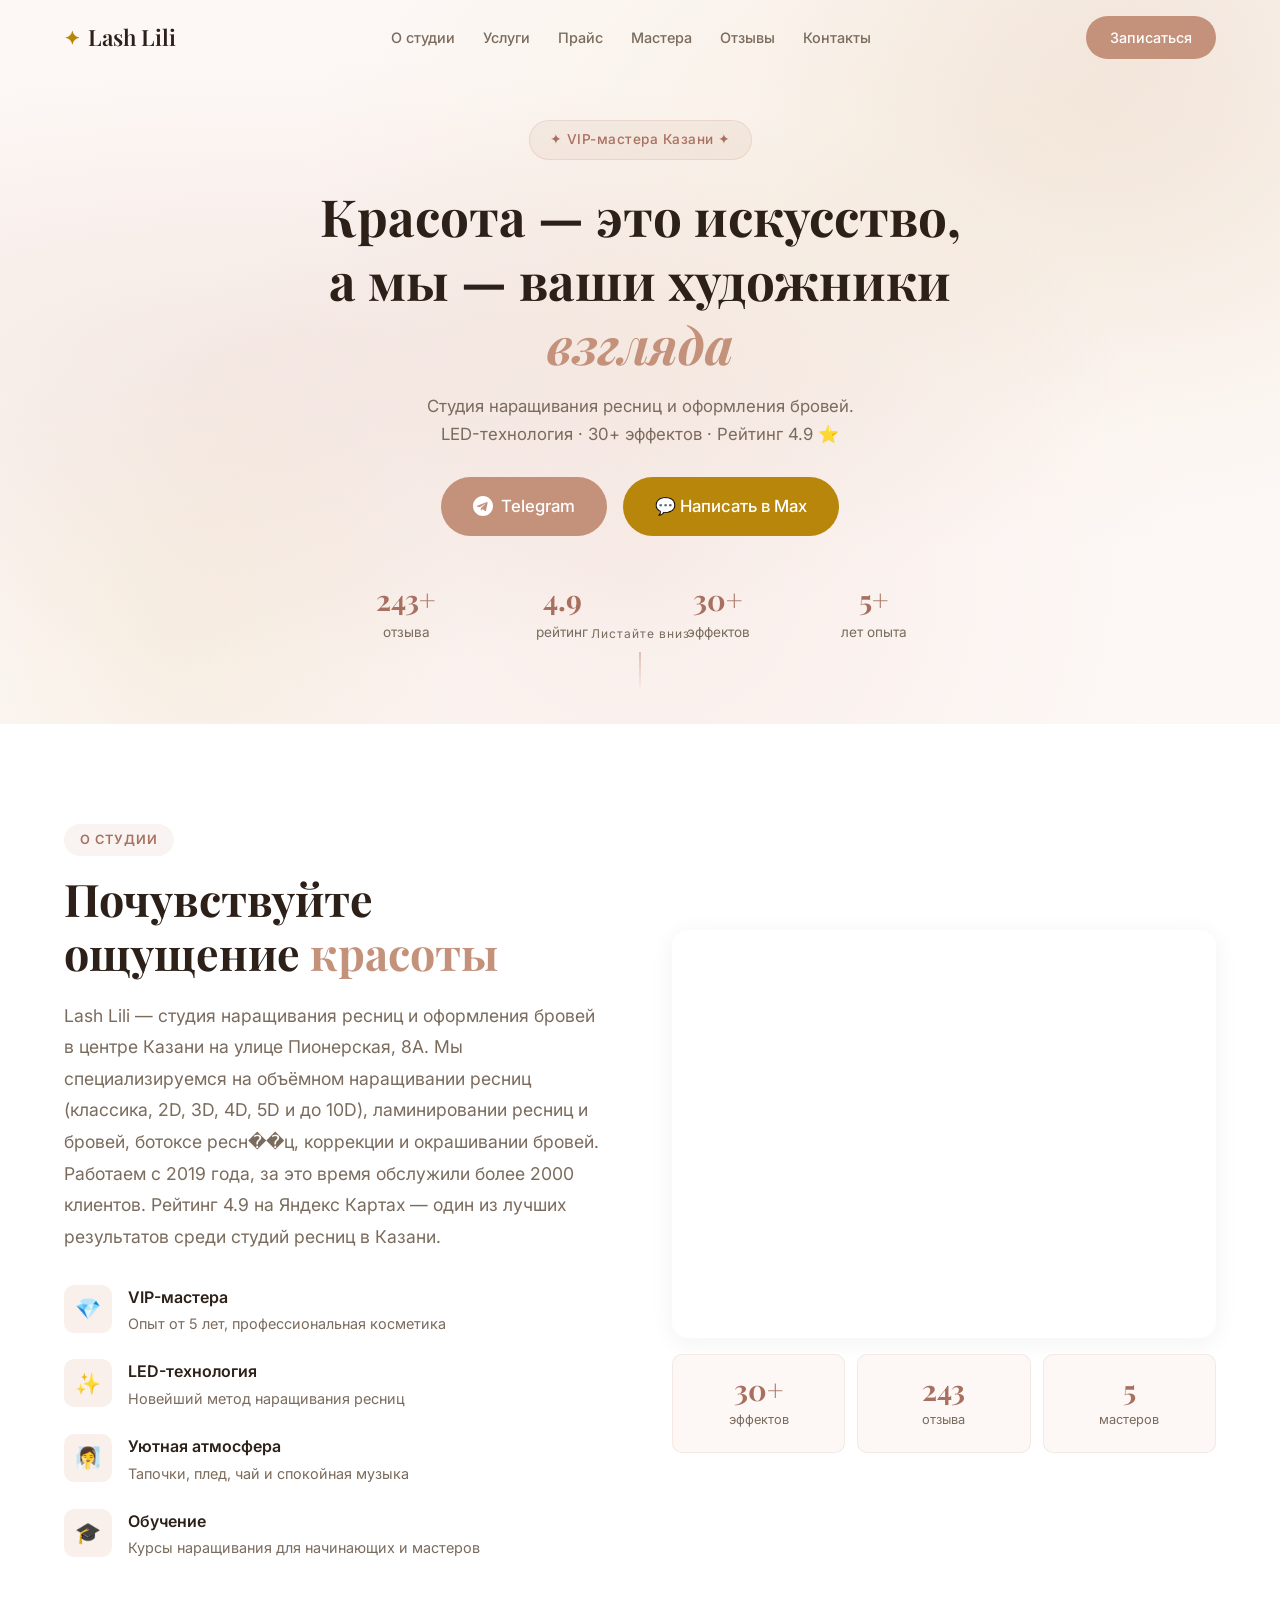
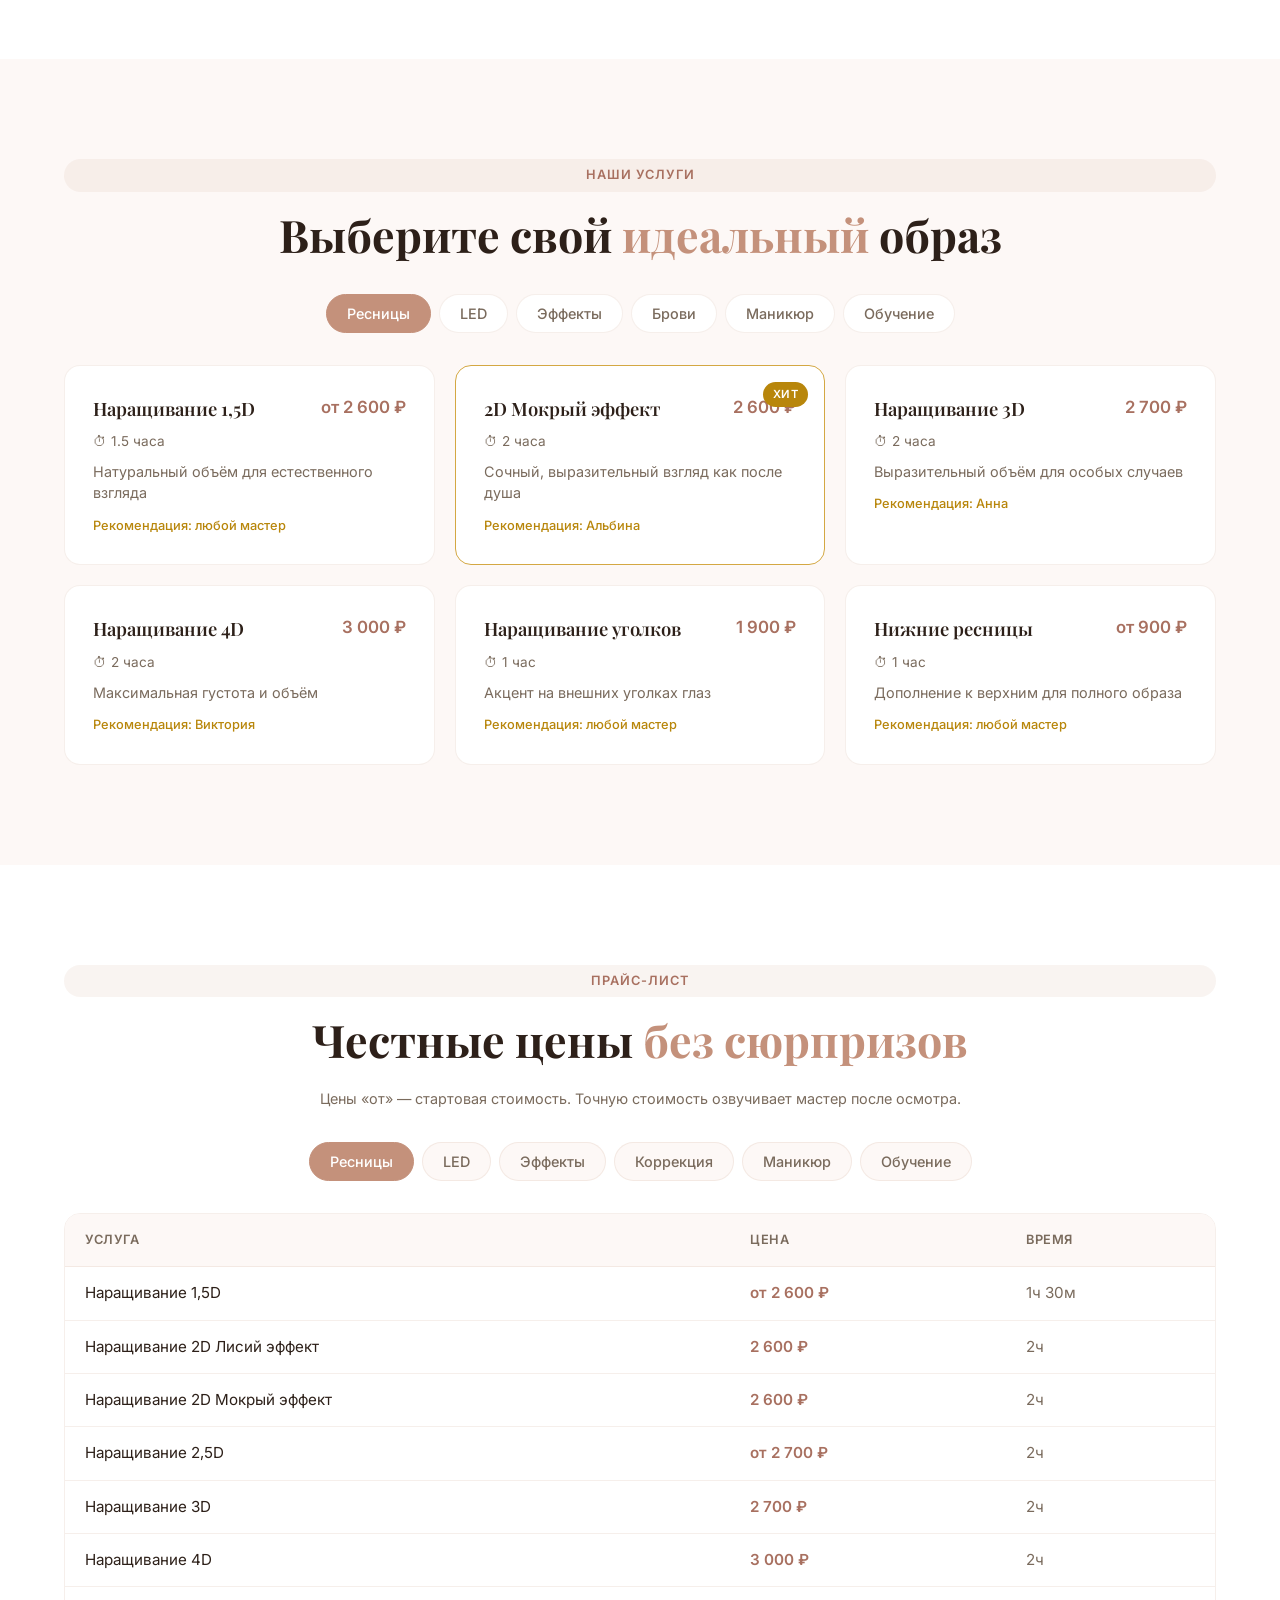
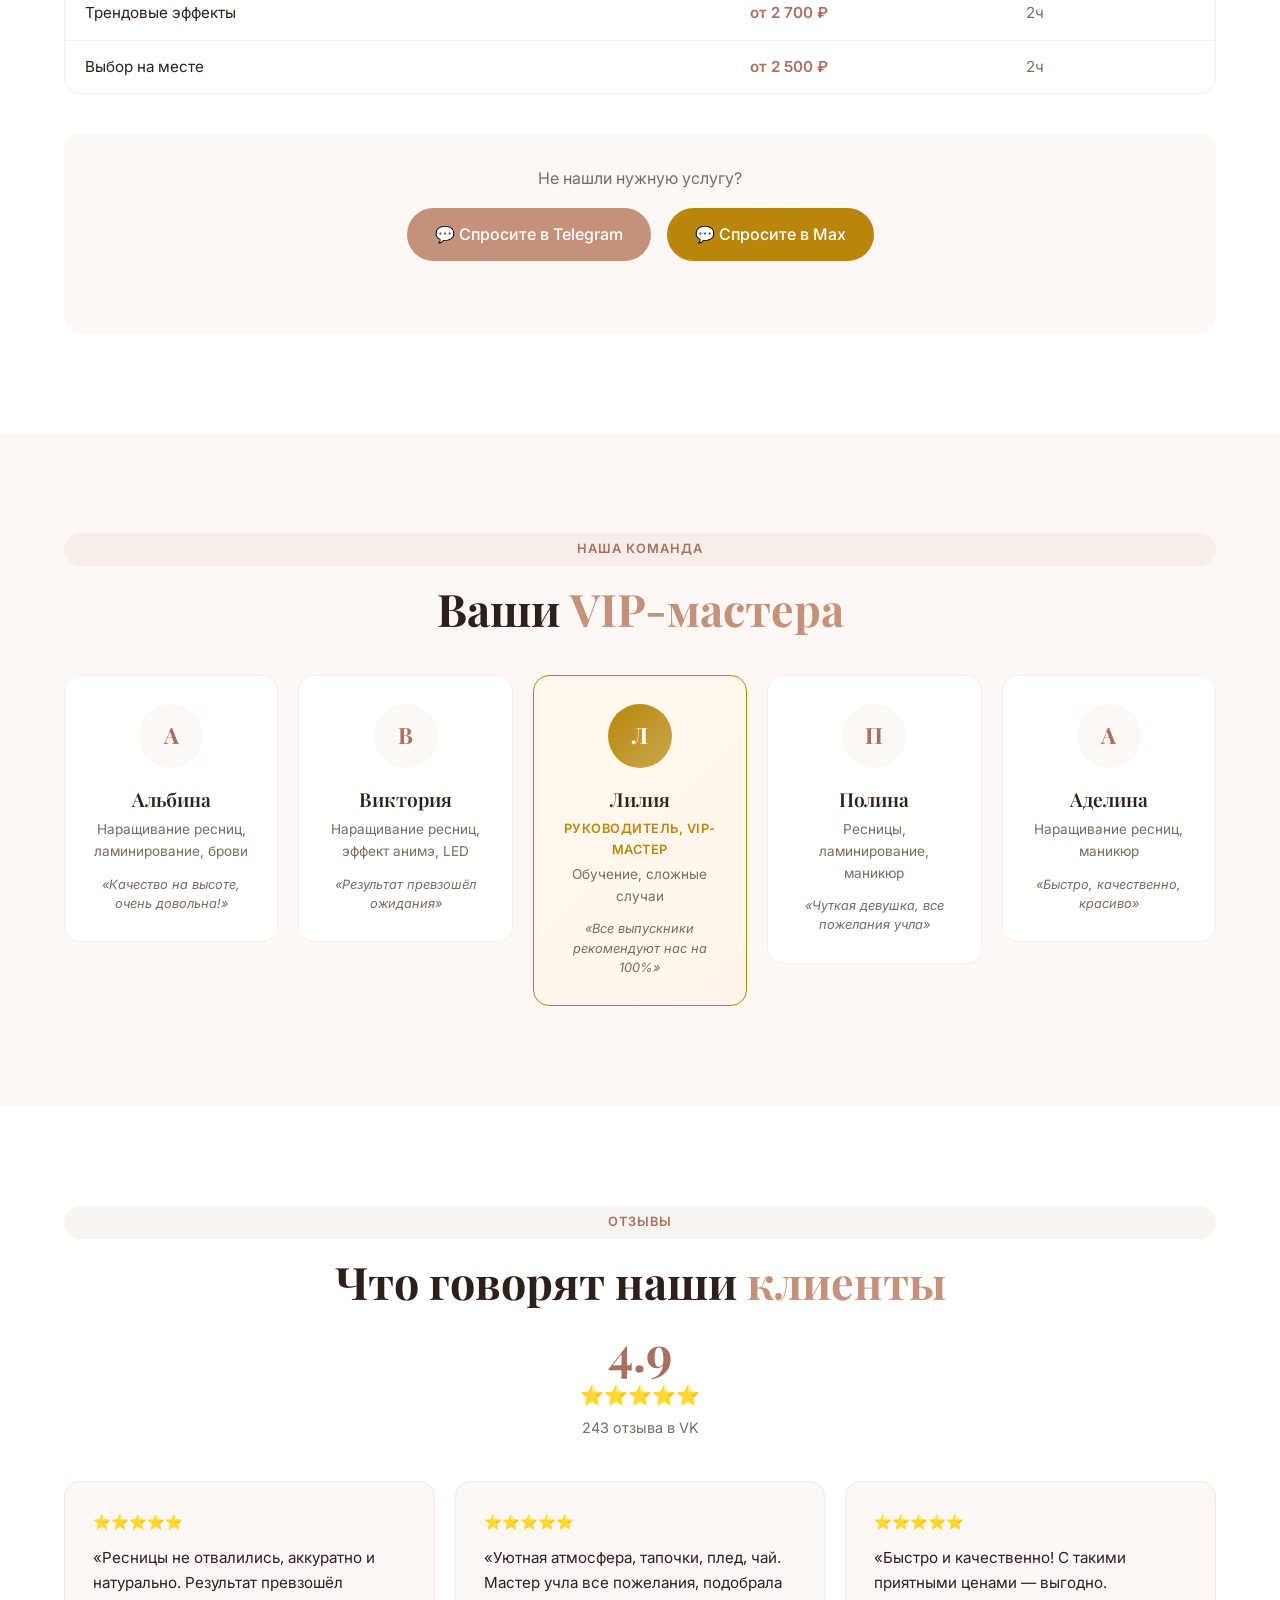
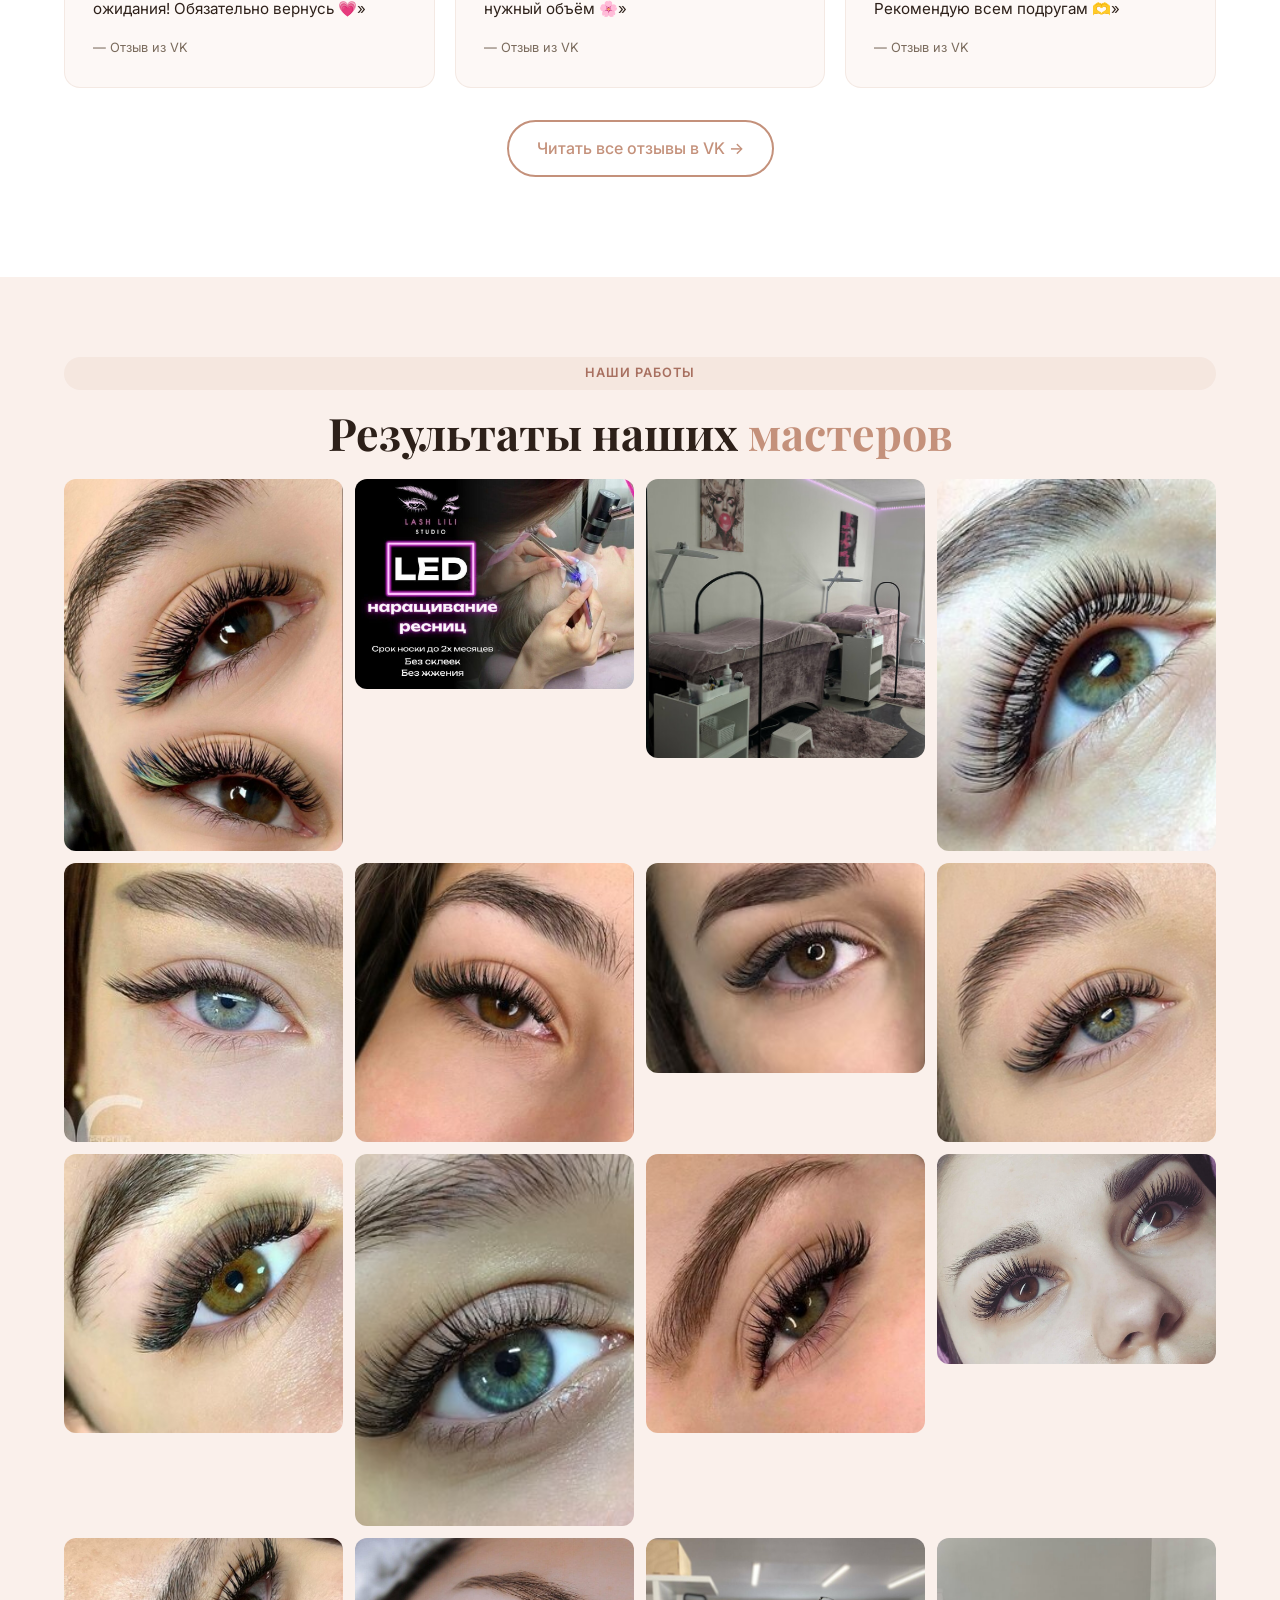
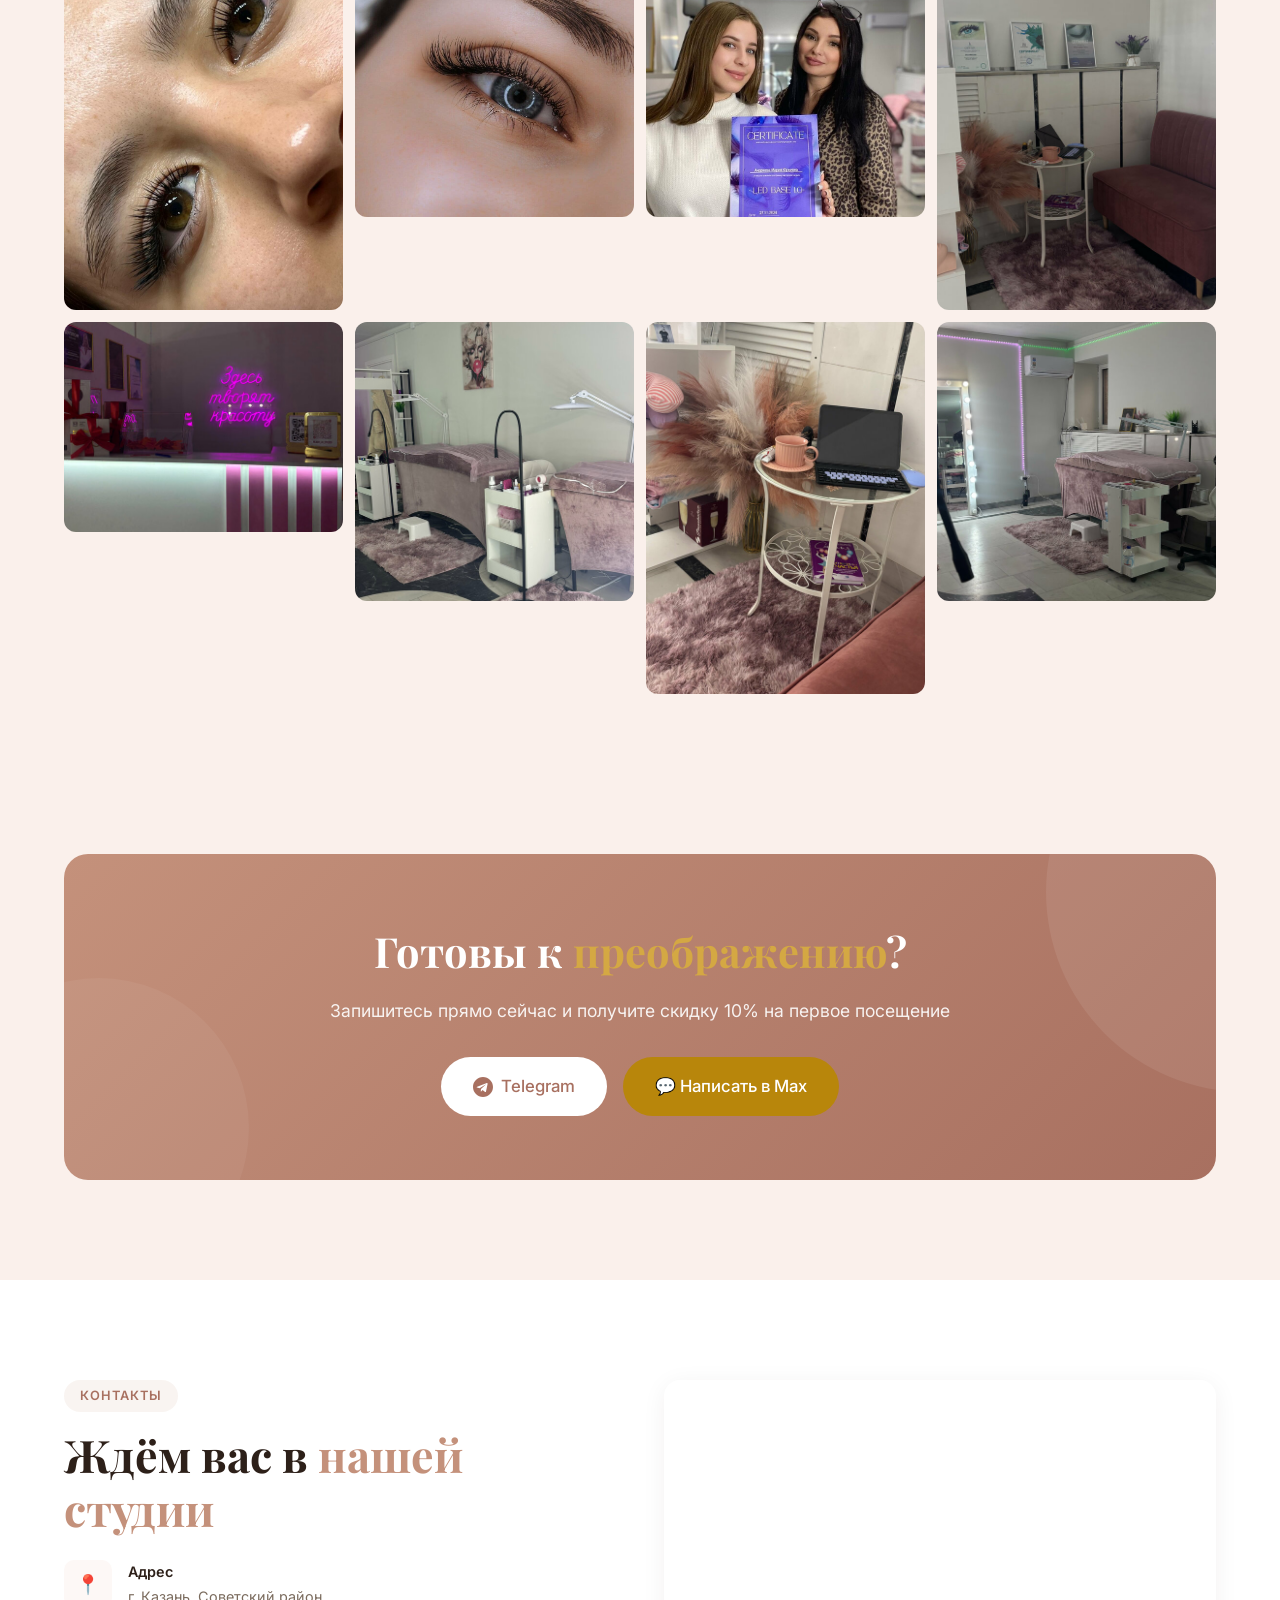
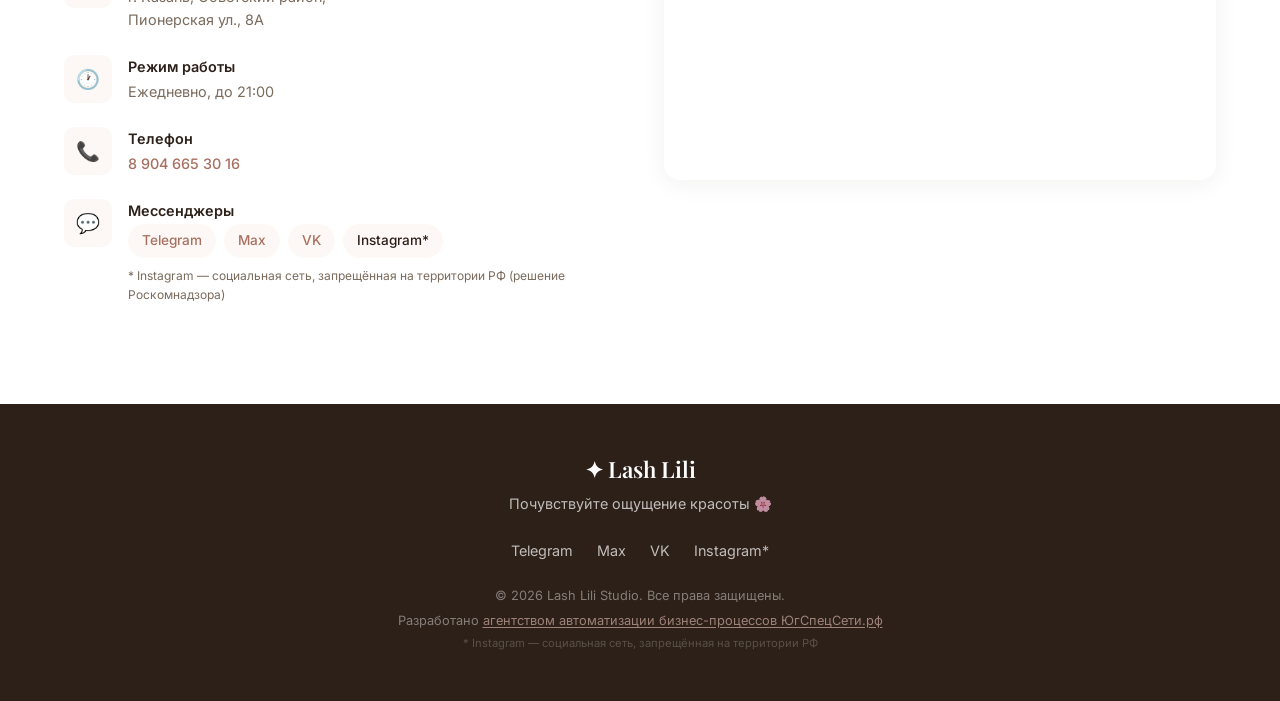
==== commit 28832ad6: "Fix iframe: postMessage height sync + fix preview.html cross-origin" ====
--- a/docs/index.html
+++ b/docs/index.html
@@ -796,6 +796,18 @@
     </a>
   </div>
 
-  <script src="script.js?v=5"></script>
+  <script src="script.js?v=6"></script>
+  <script>
+    (function(){
+      function send(){
+        if(window.parent && window.parent !== window){
+          window.parent.postMessage(JSON.stringify({type:'resize',height:document.documentElement.scrollHeight}),'*');
+        }
+      }
+      send();
+      window.addEventListener('load',send);
+      window.addEventListener('resize',send);
+    })();
+  </script>
 </body>
 </html>
--- a/docs/style.css
+++ b/docs/style.css
@@ -35,7 +35,6 @@
   background: var(--bg);
   line-height: 1.6;
   -webkit-font-smoothing: antialiased;
-  overflow-x: hidden;
 }
 a { color: inherit; text-decoration: none; }
 img { max-width: 100%; display: block; }
@@ -330,15 +329,17 @@
   margin-bottom: 40px;
 }
 .hero__stats {
-  display: flex;
-  gap: 32px;
-  justify-content: center;
-  flex-wrap: wrap;
+  display: grid;
+  grid-template-columns: repeat(4, 1fr);
+  gap: 24px;
+  max-width: 600px;
+  margin: 0 auto;
 }
 .hero__stat {
   display: flex;
   flex-direction: column;
   align-items: center;
+  text-align: center;
 }
 .hero__stat-number {
   font-family: var(--font-display);
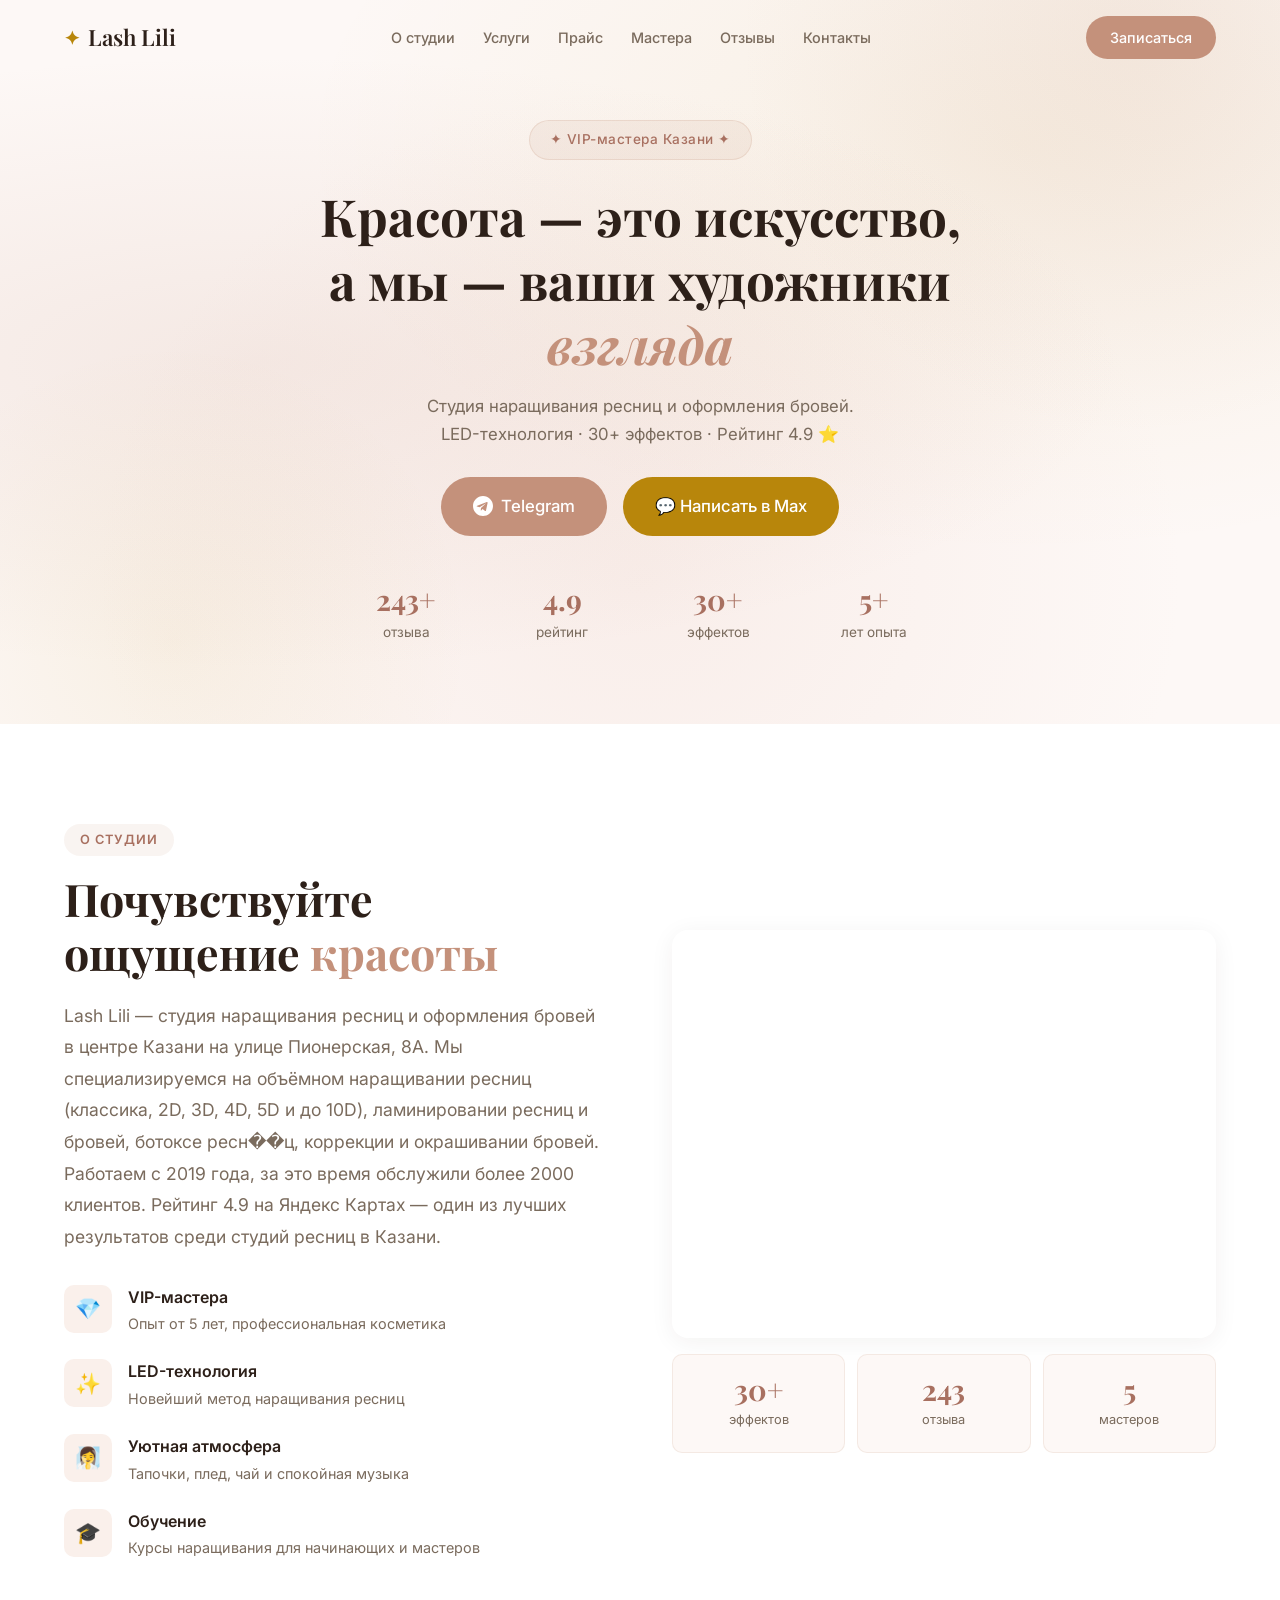
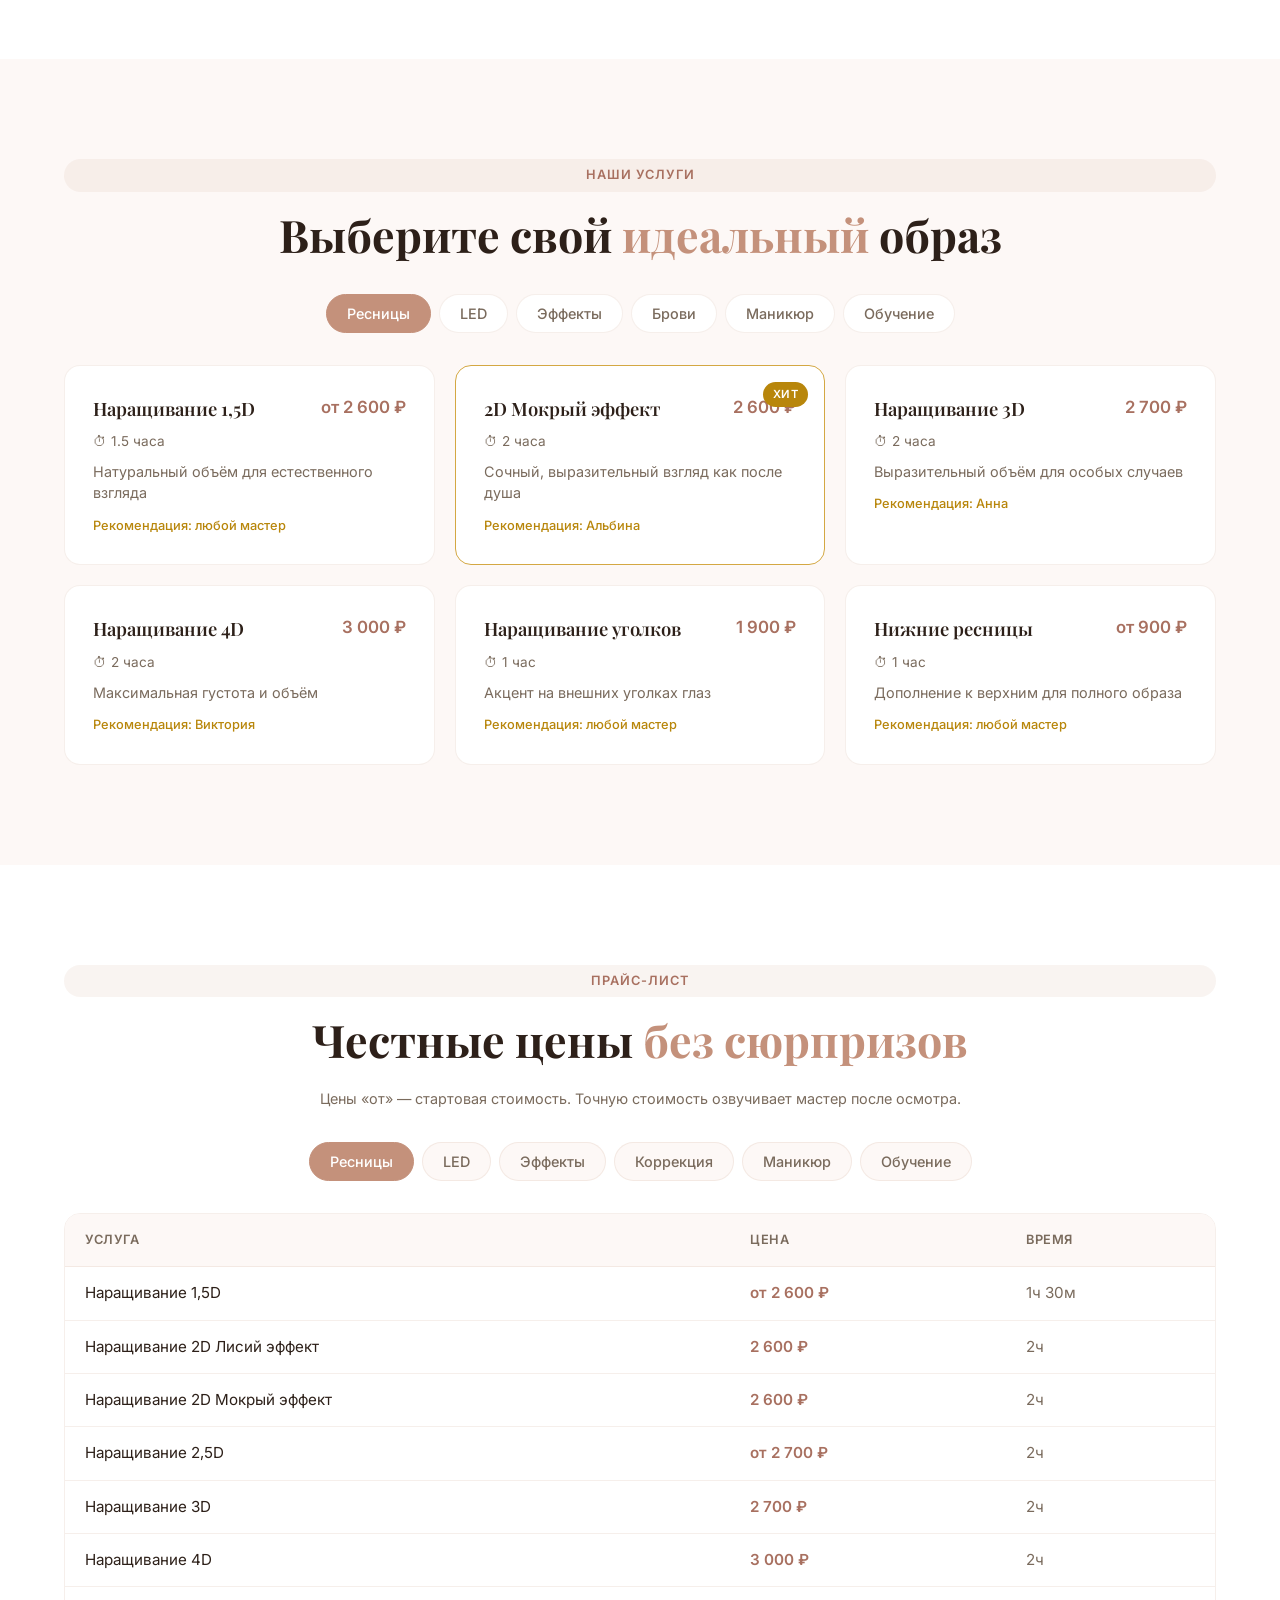
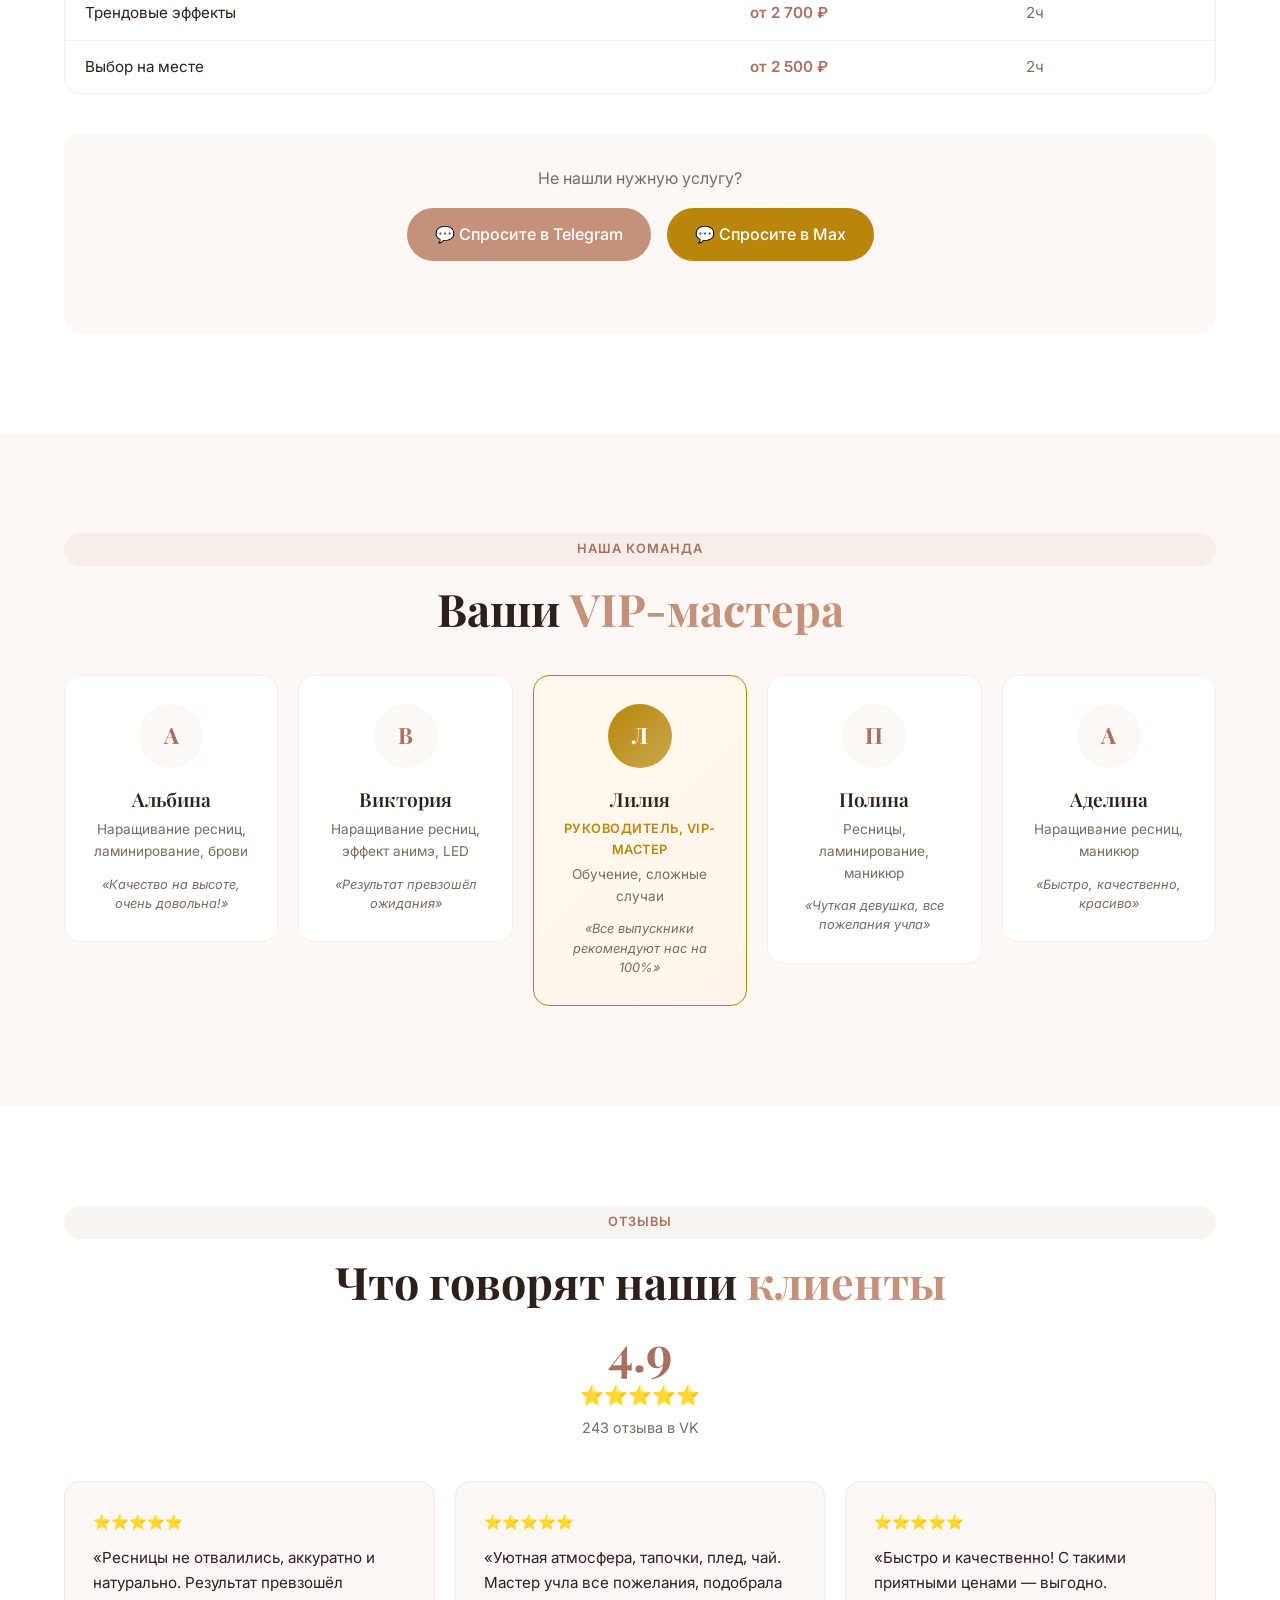
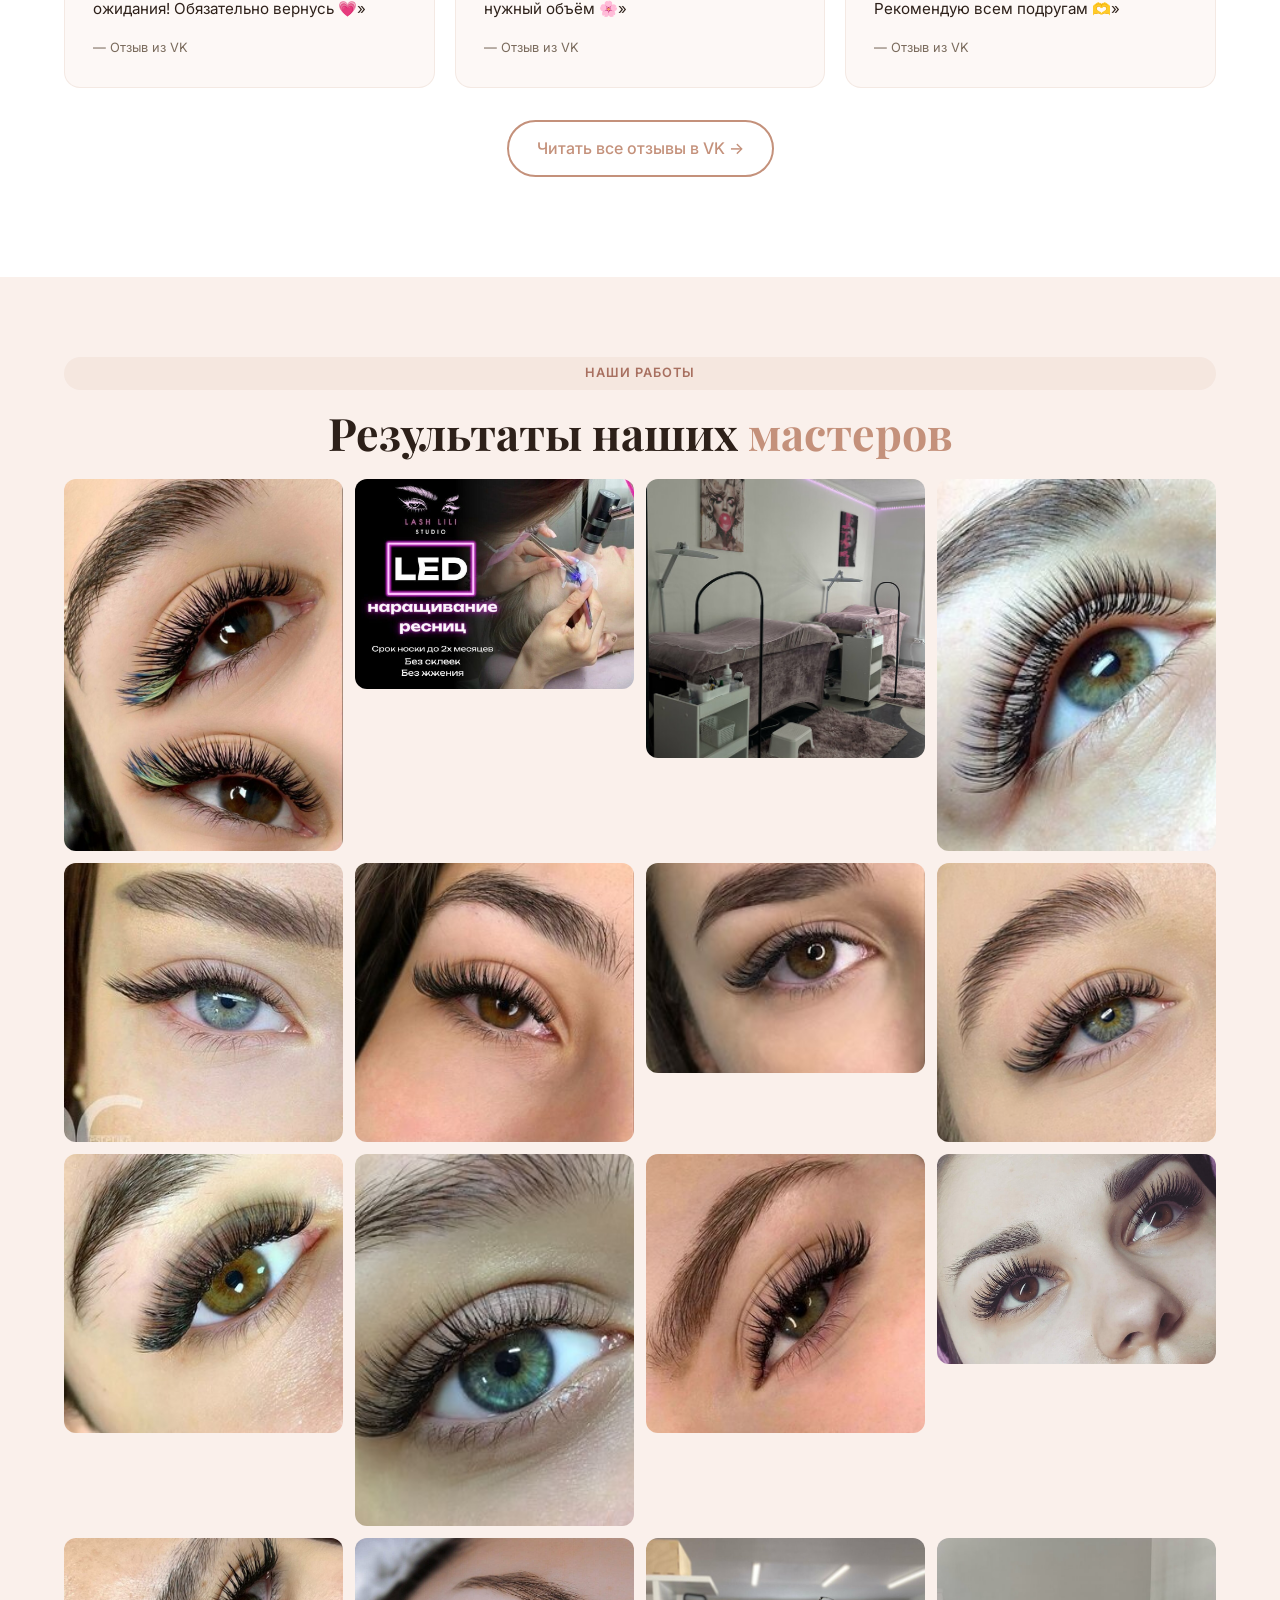
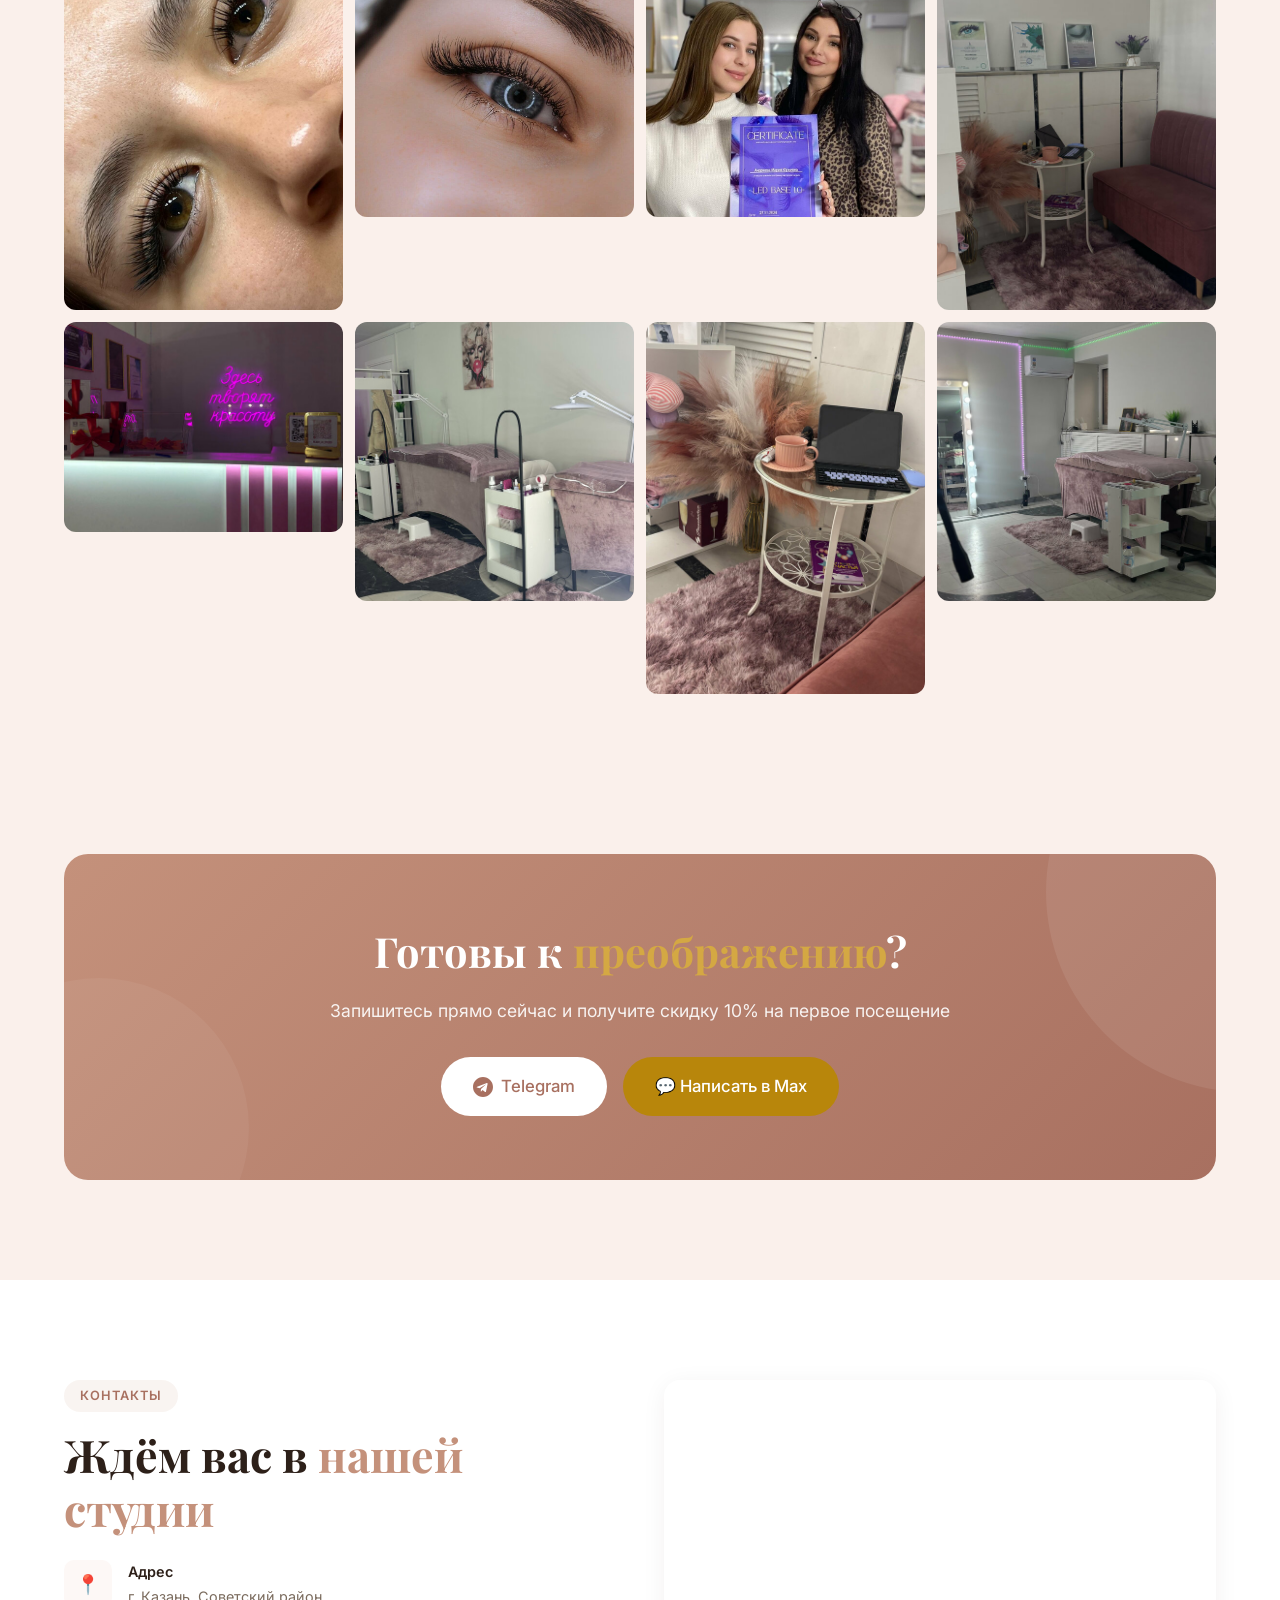
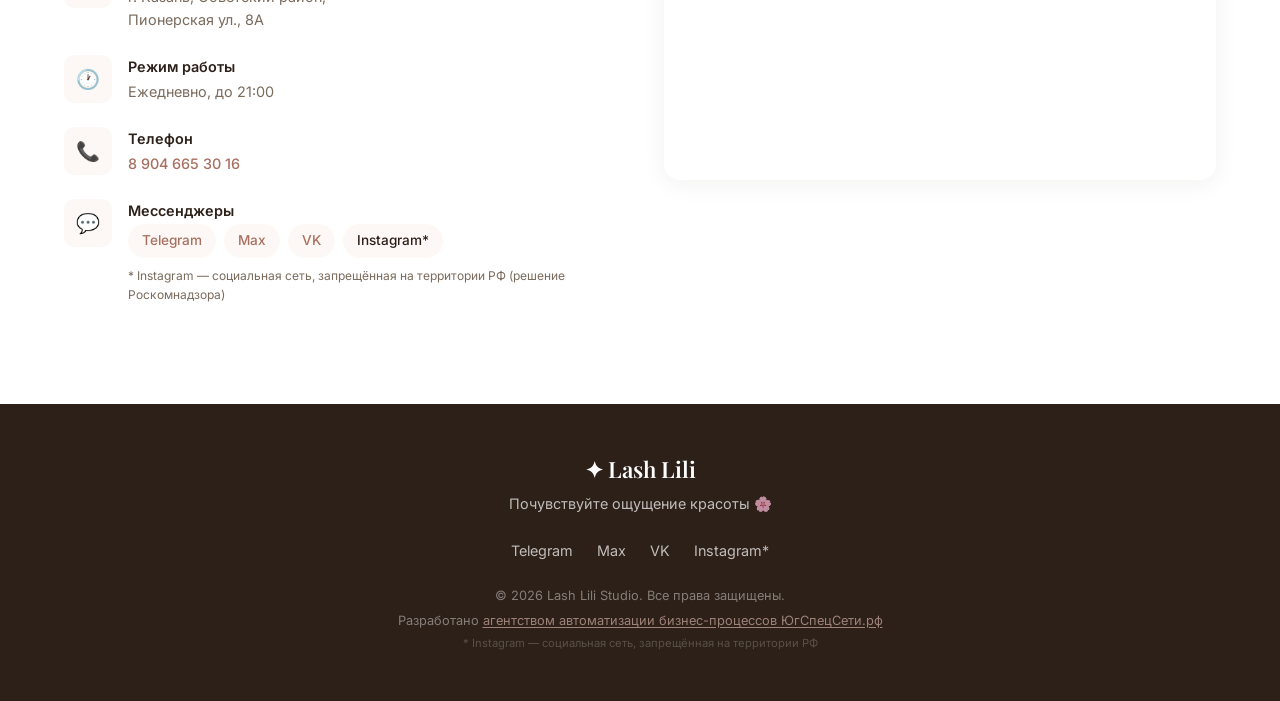
==== commit 963769a7: "Remove 'Листайте вниз' scroll indicator" ====
--- a/docs/index.html
+++ b/docs/index.html
@@ -140,10 +140,6 @@
         </div>
       </div>
     </div>
-    <div class="hero__scroll">
-      <span>Листайте вниз</span>
-      <div class="hero__scroll-line"></div>
-    </div>
   </section>
 
   <!-- О студии -->
--- a/docs/style.css
+++ b/docs/style.css
@@ -28,7 +28,7 @@
 
 /* Reset */
 *, *::before, *::after { box-sizing: border-box; margin: 0; padding: 0; }
-html { scroll-behavior: smooth; scroll-padding-top: 80px; }
+html { scroll-behavior: smooth; scroll-padding-top: 80px; overflow-x: clip; }
 body {
   font-family: var(--font-body);
   color: var(--text);
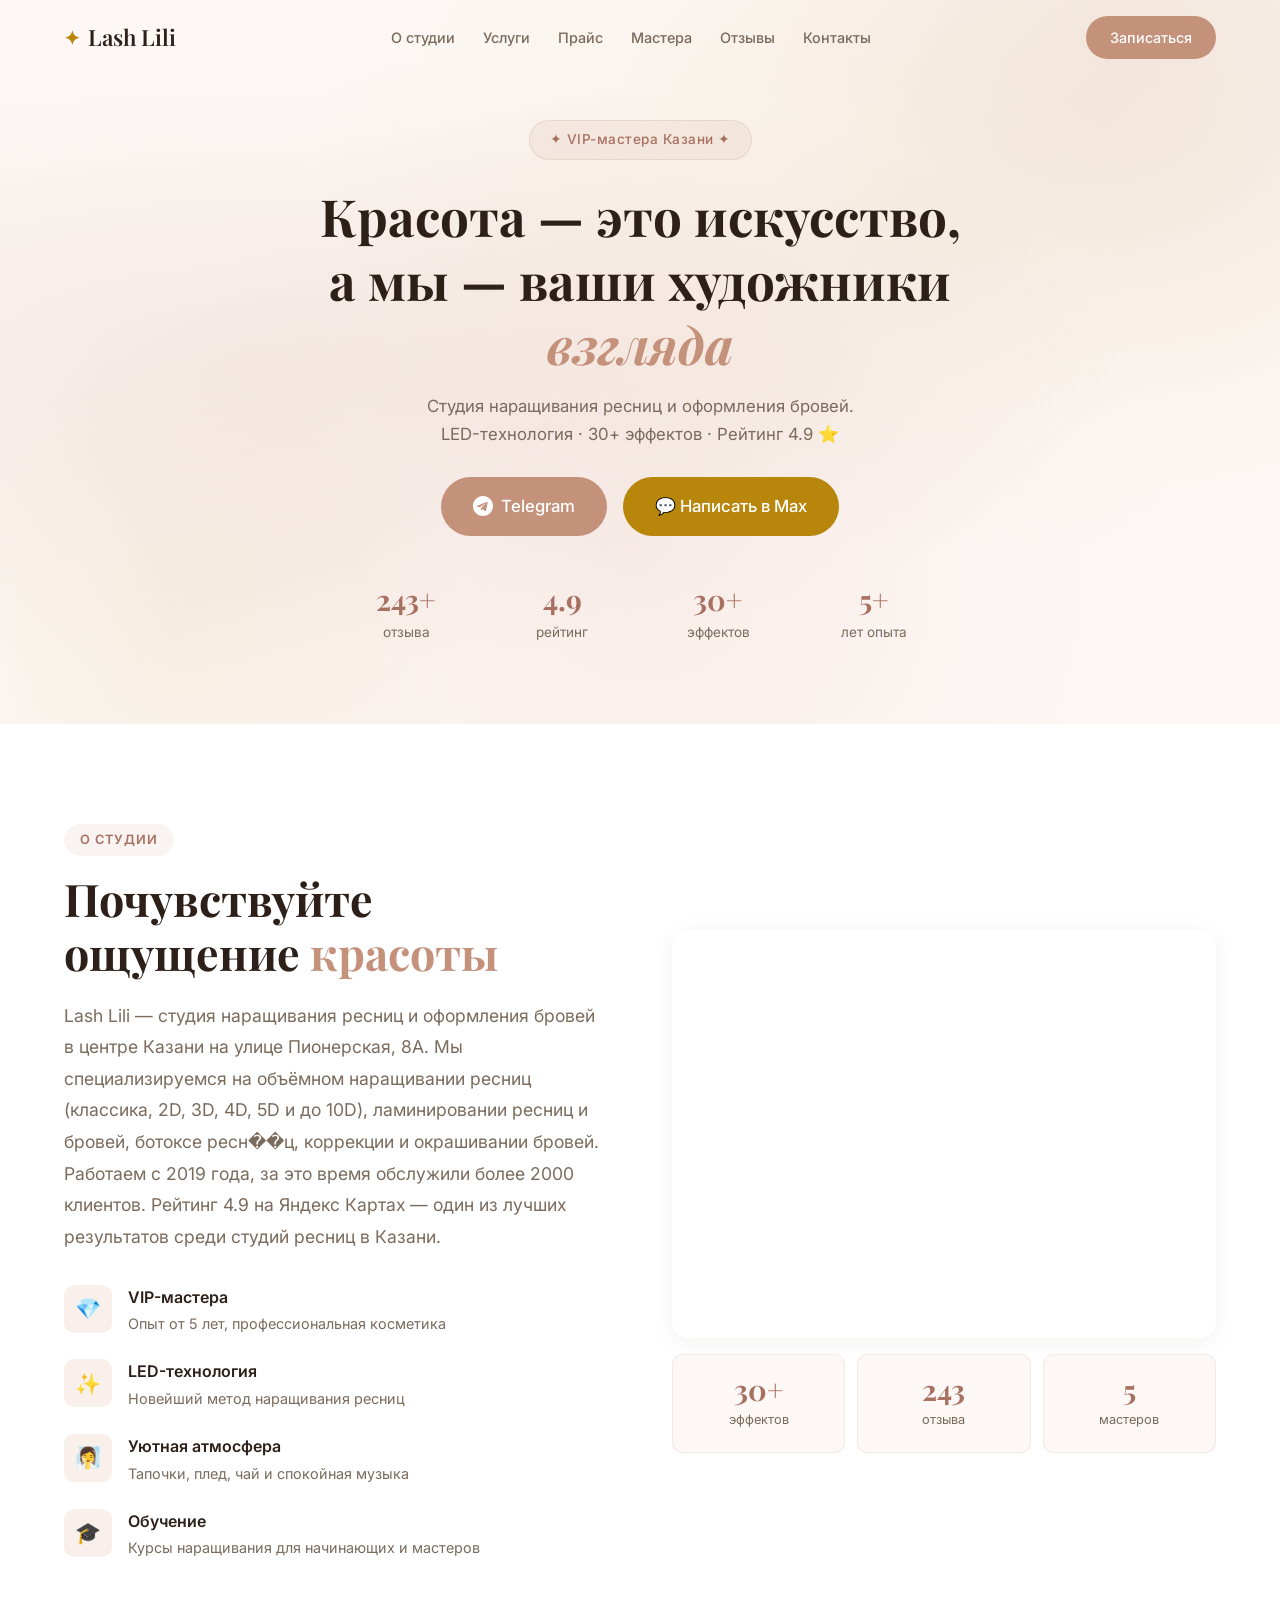
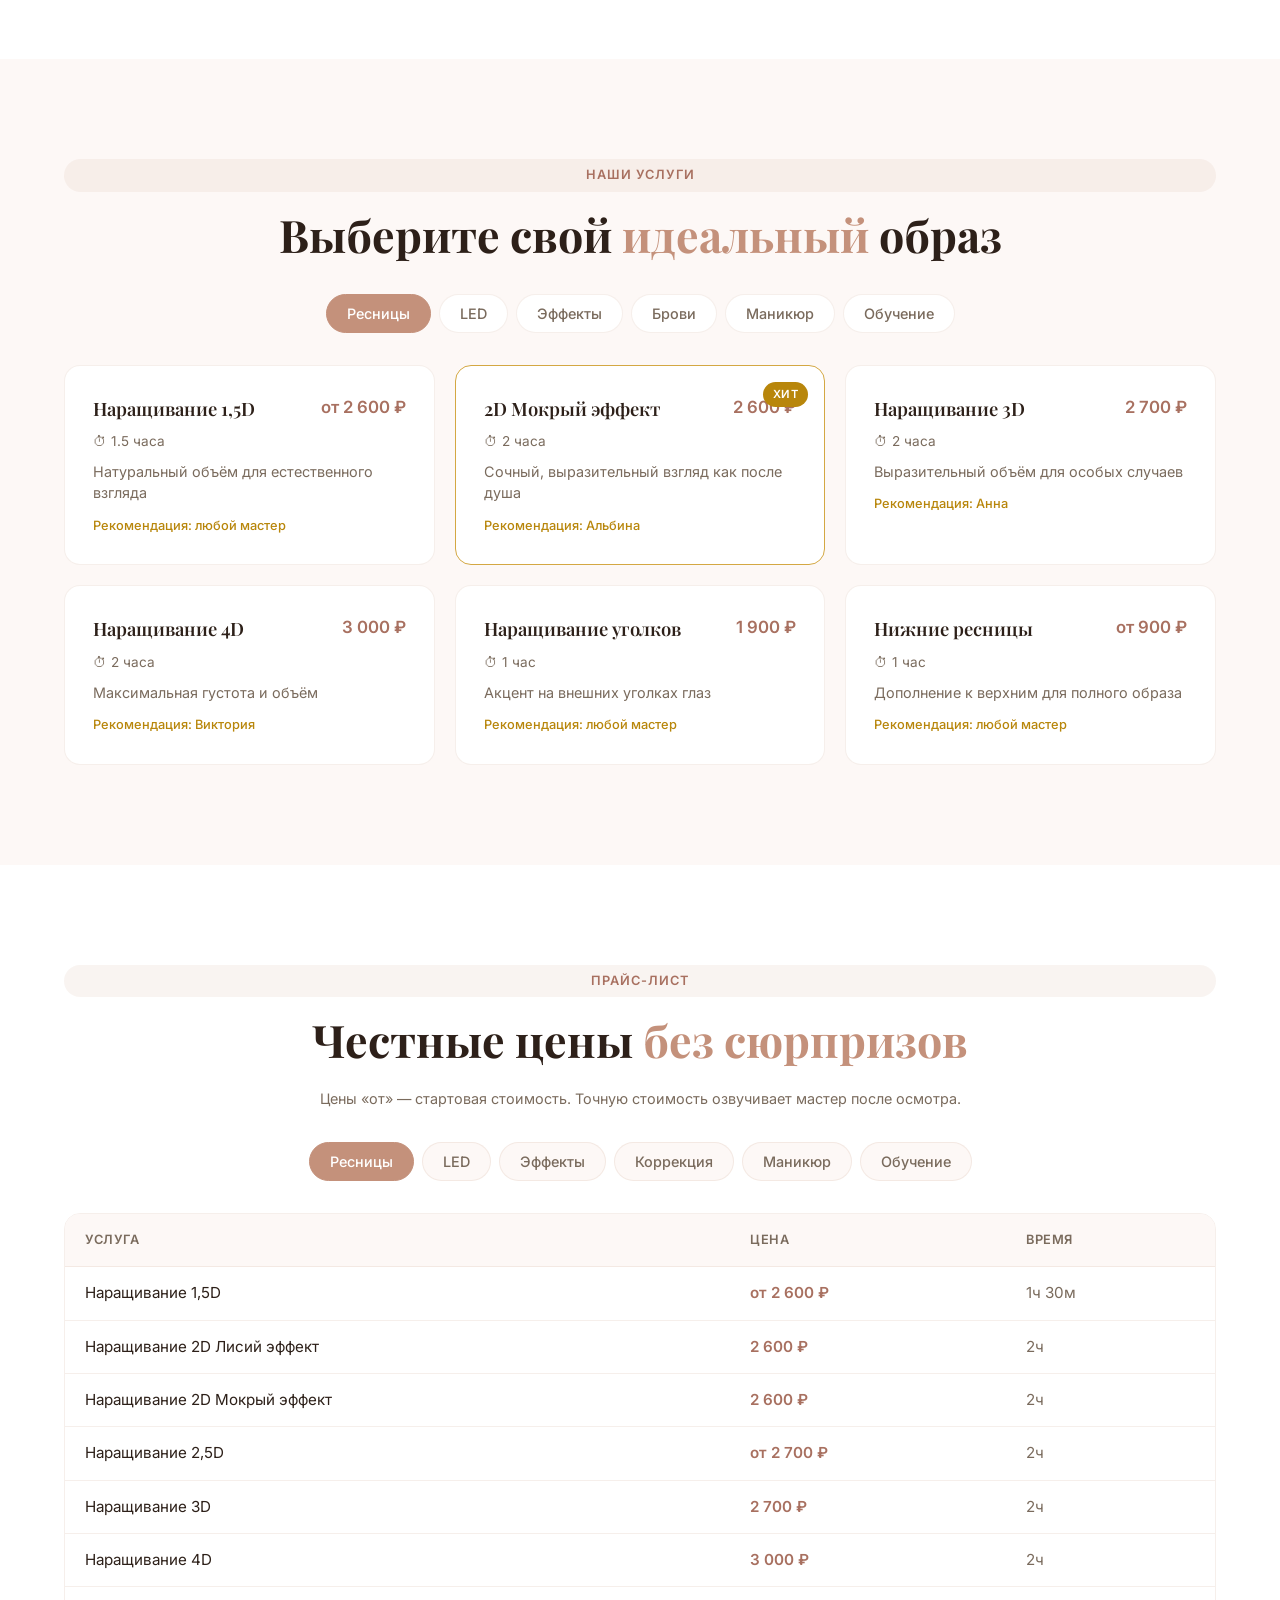
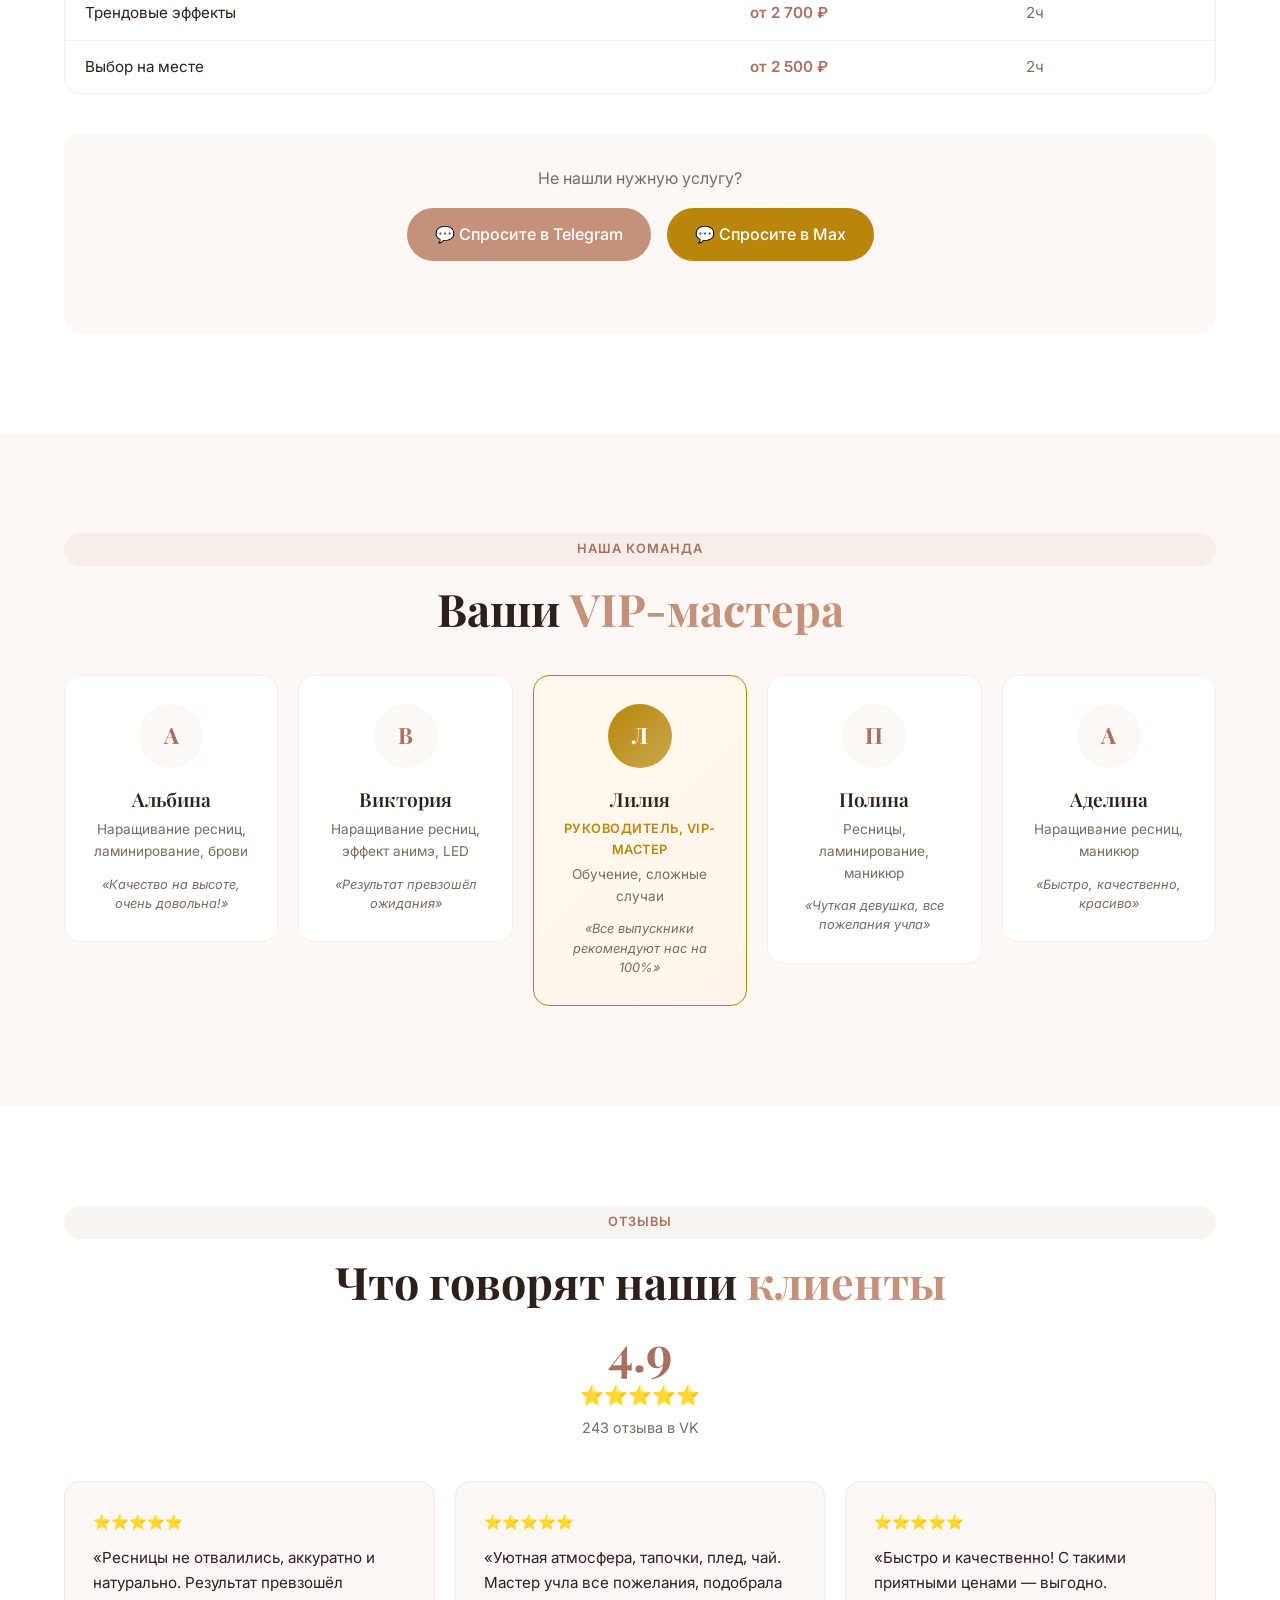
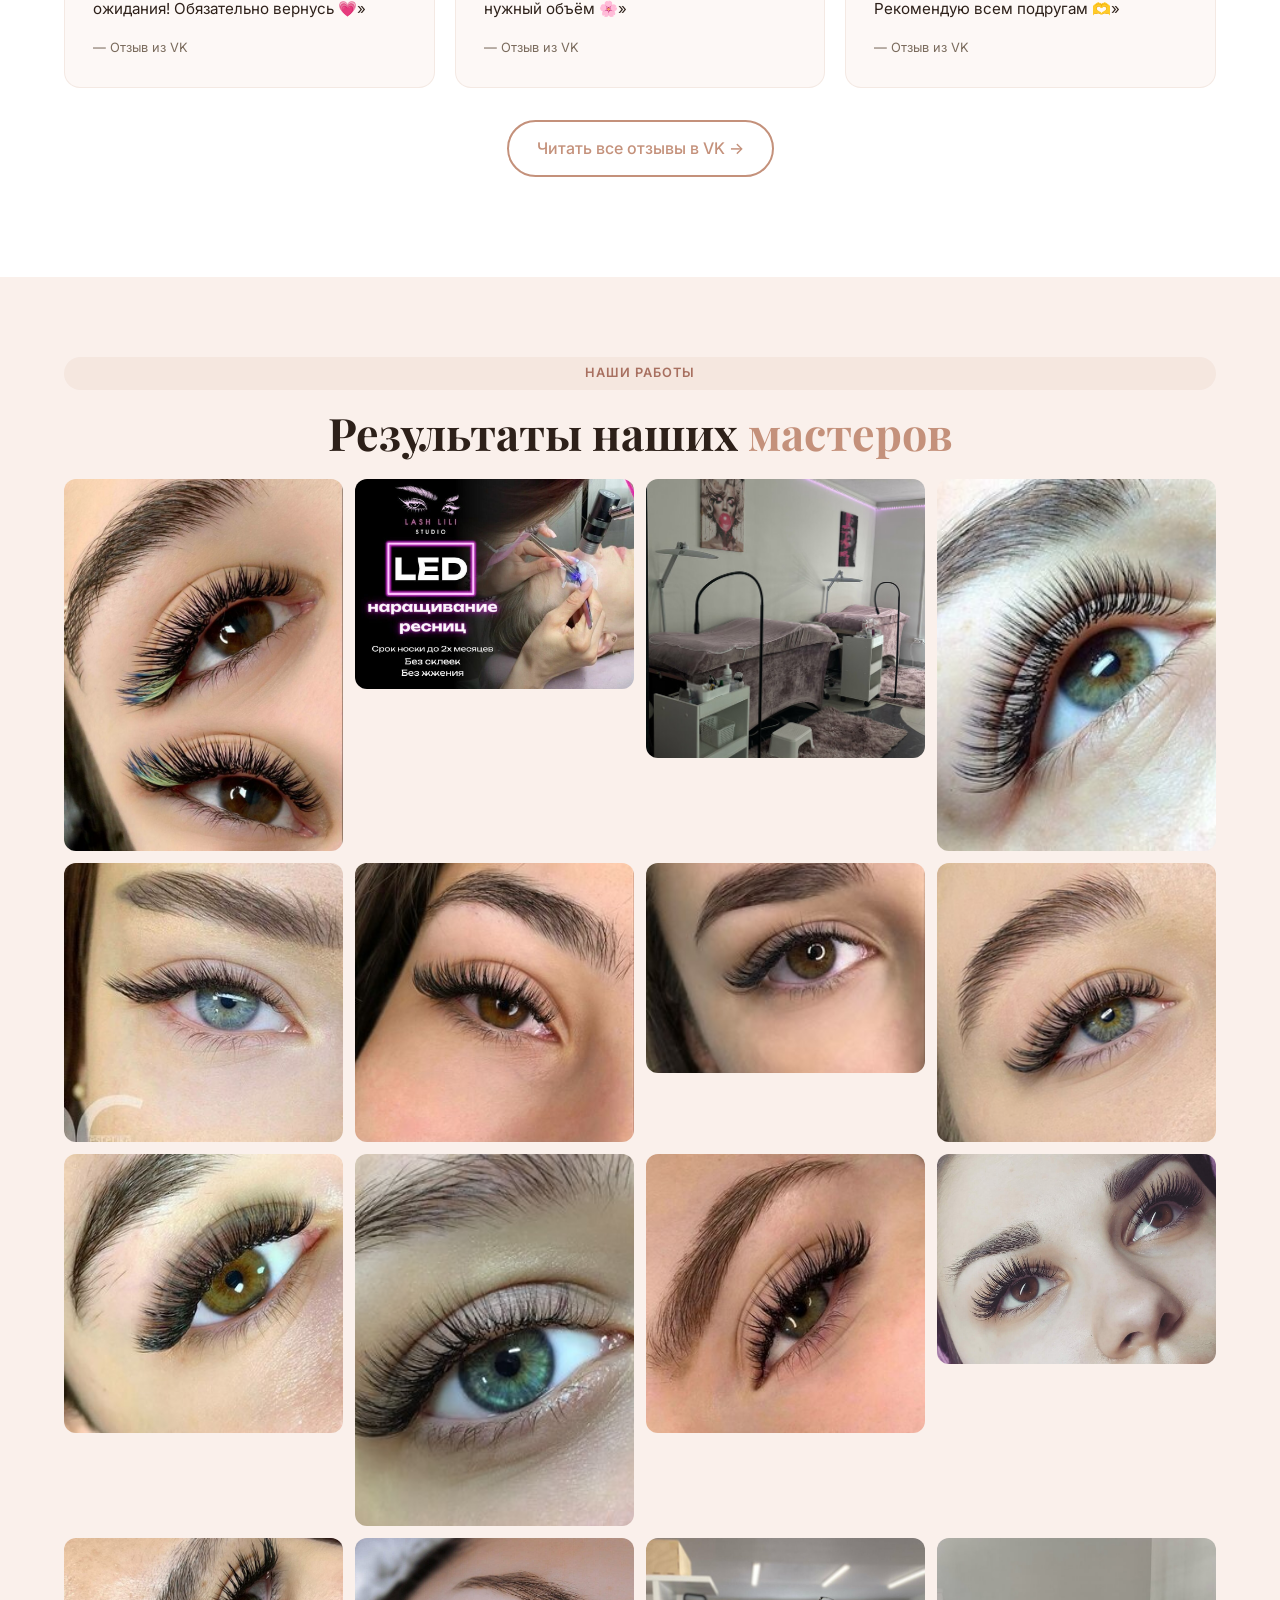
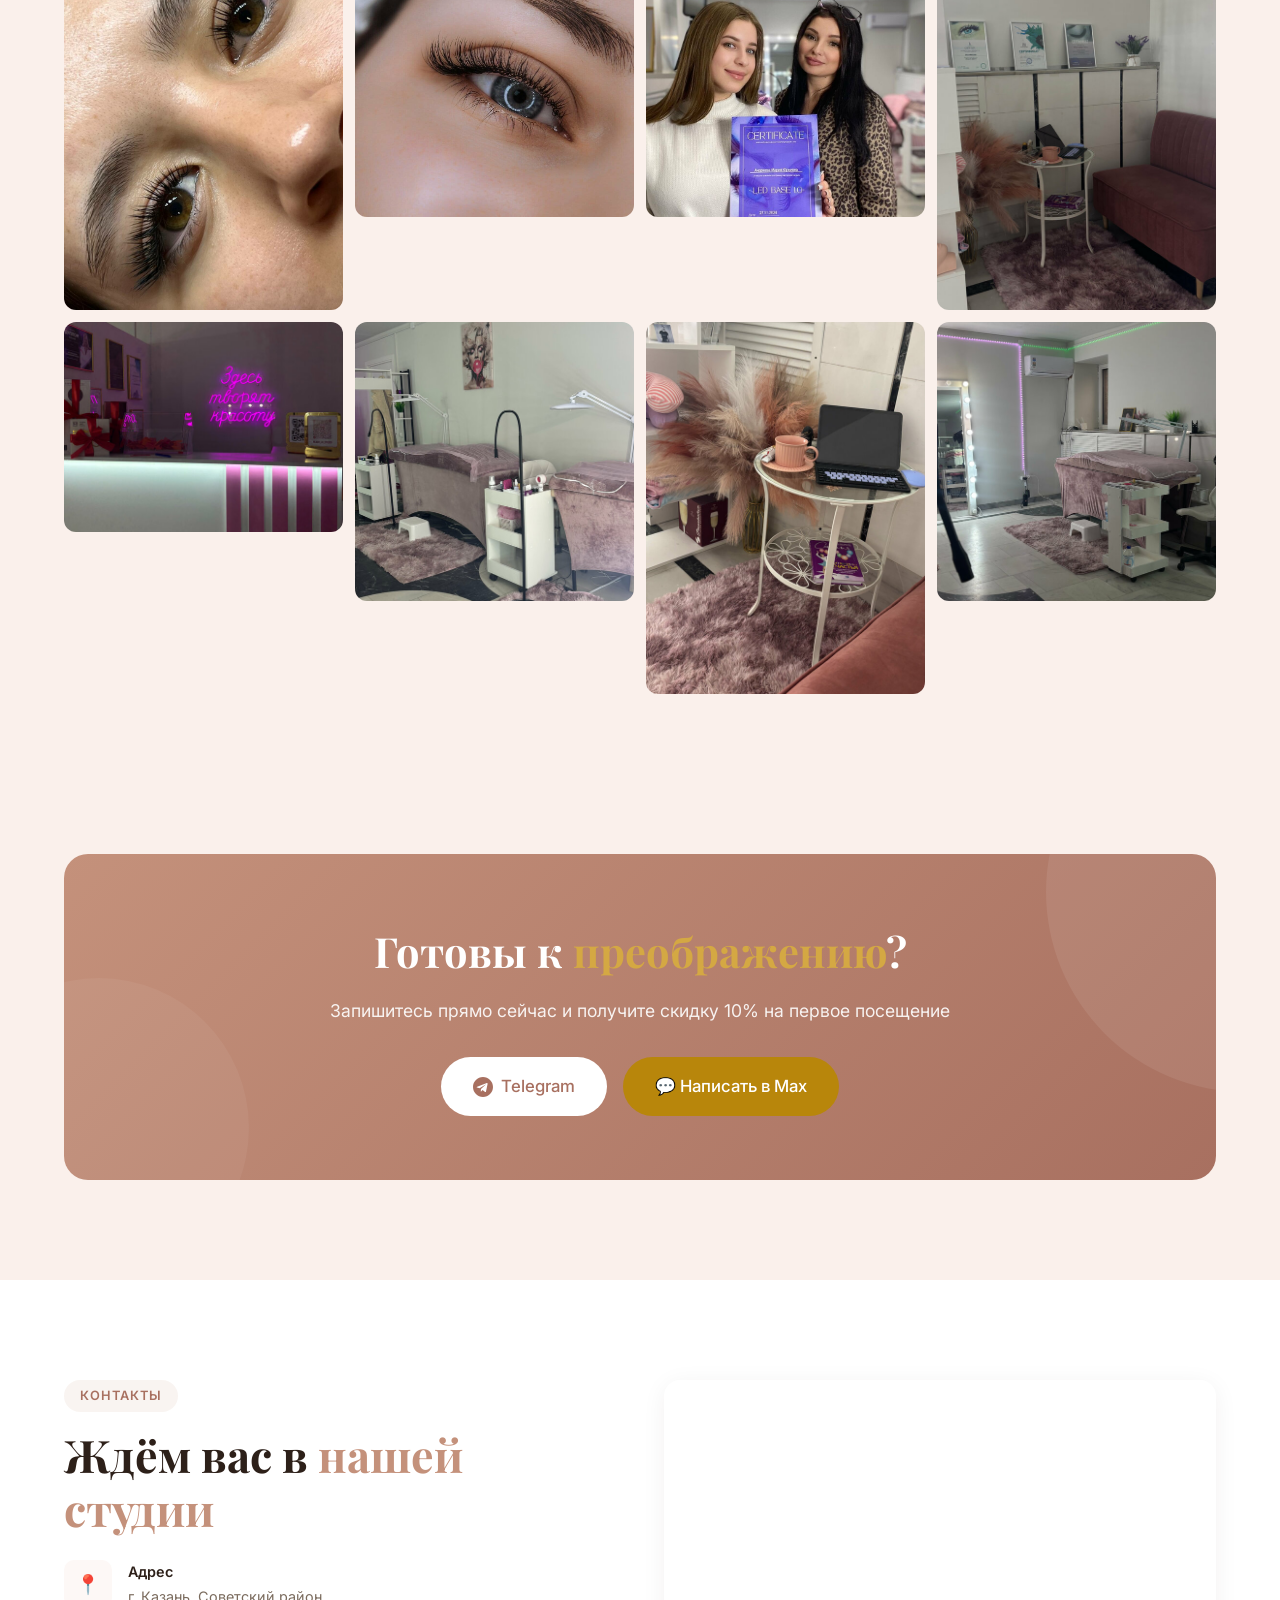
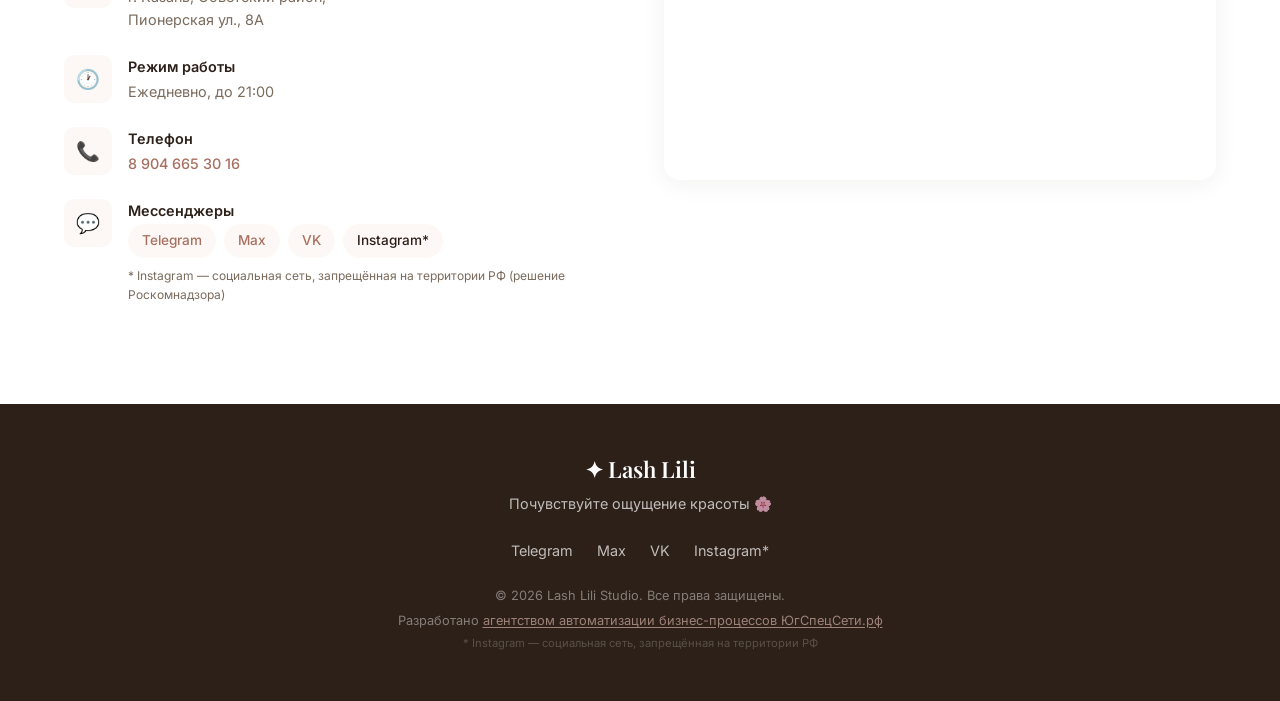
==== commit 086ebe70: "Cache bust v7" ====
--- a/docs/index.html
+++ b/docs/index.html
@@ -792,7 +792,7 @@
     </a>
   </div>
 
-  <script src="script.js?v=6"></script>
+  <script src="script.js?v=7"></script>
   <script>
     (function(){
       function send(){
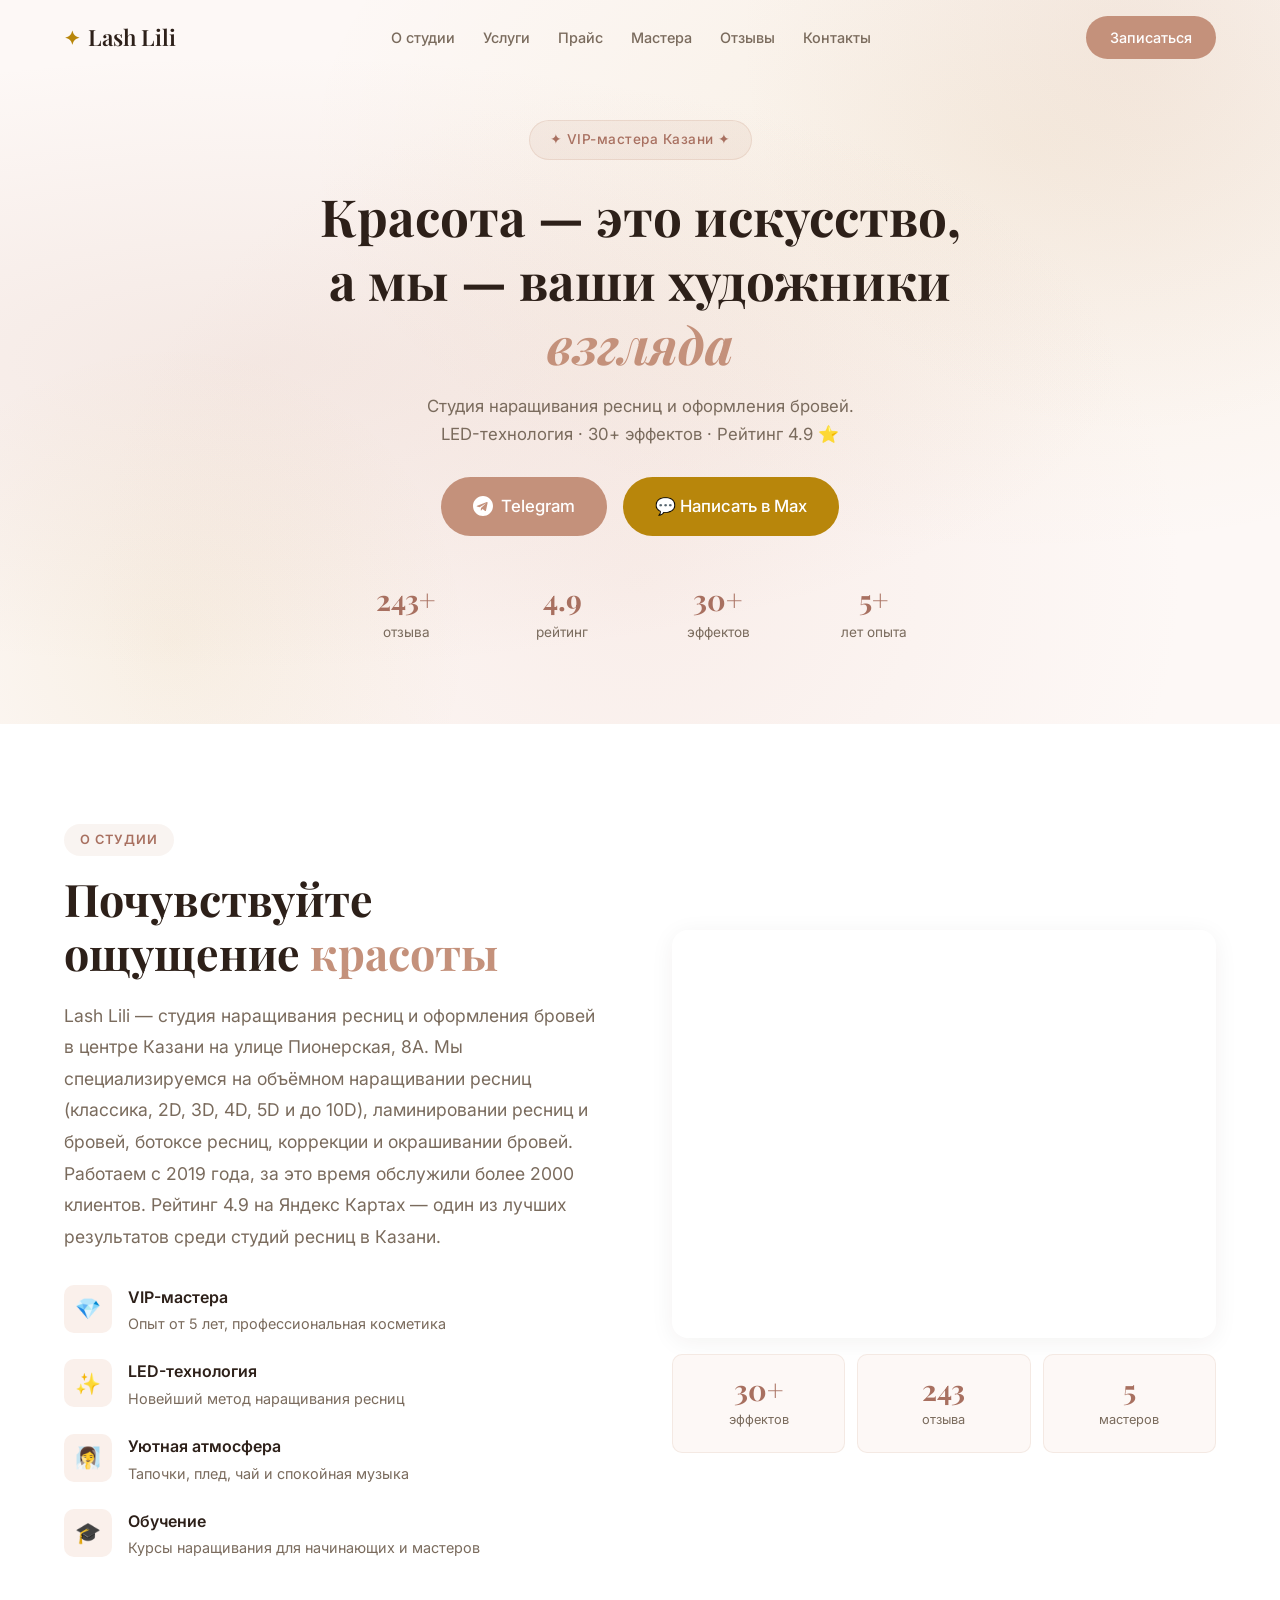
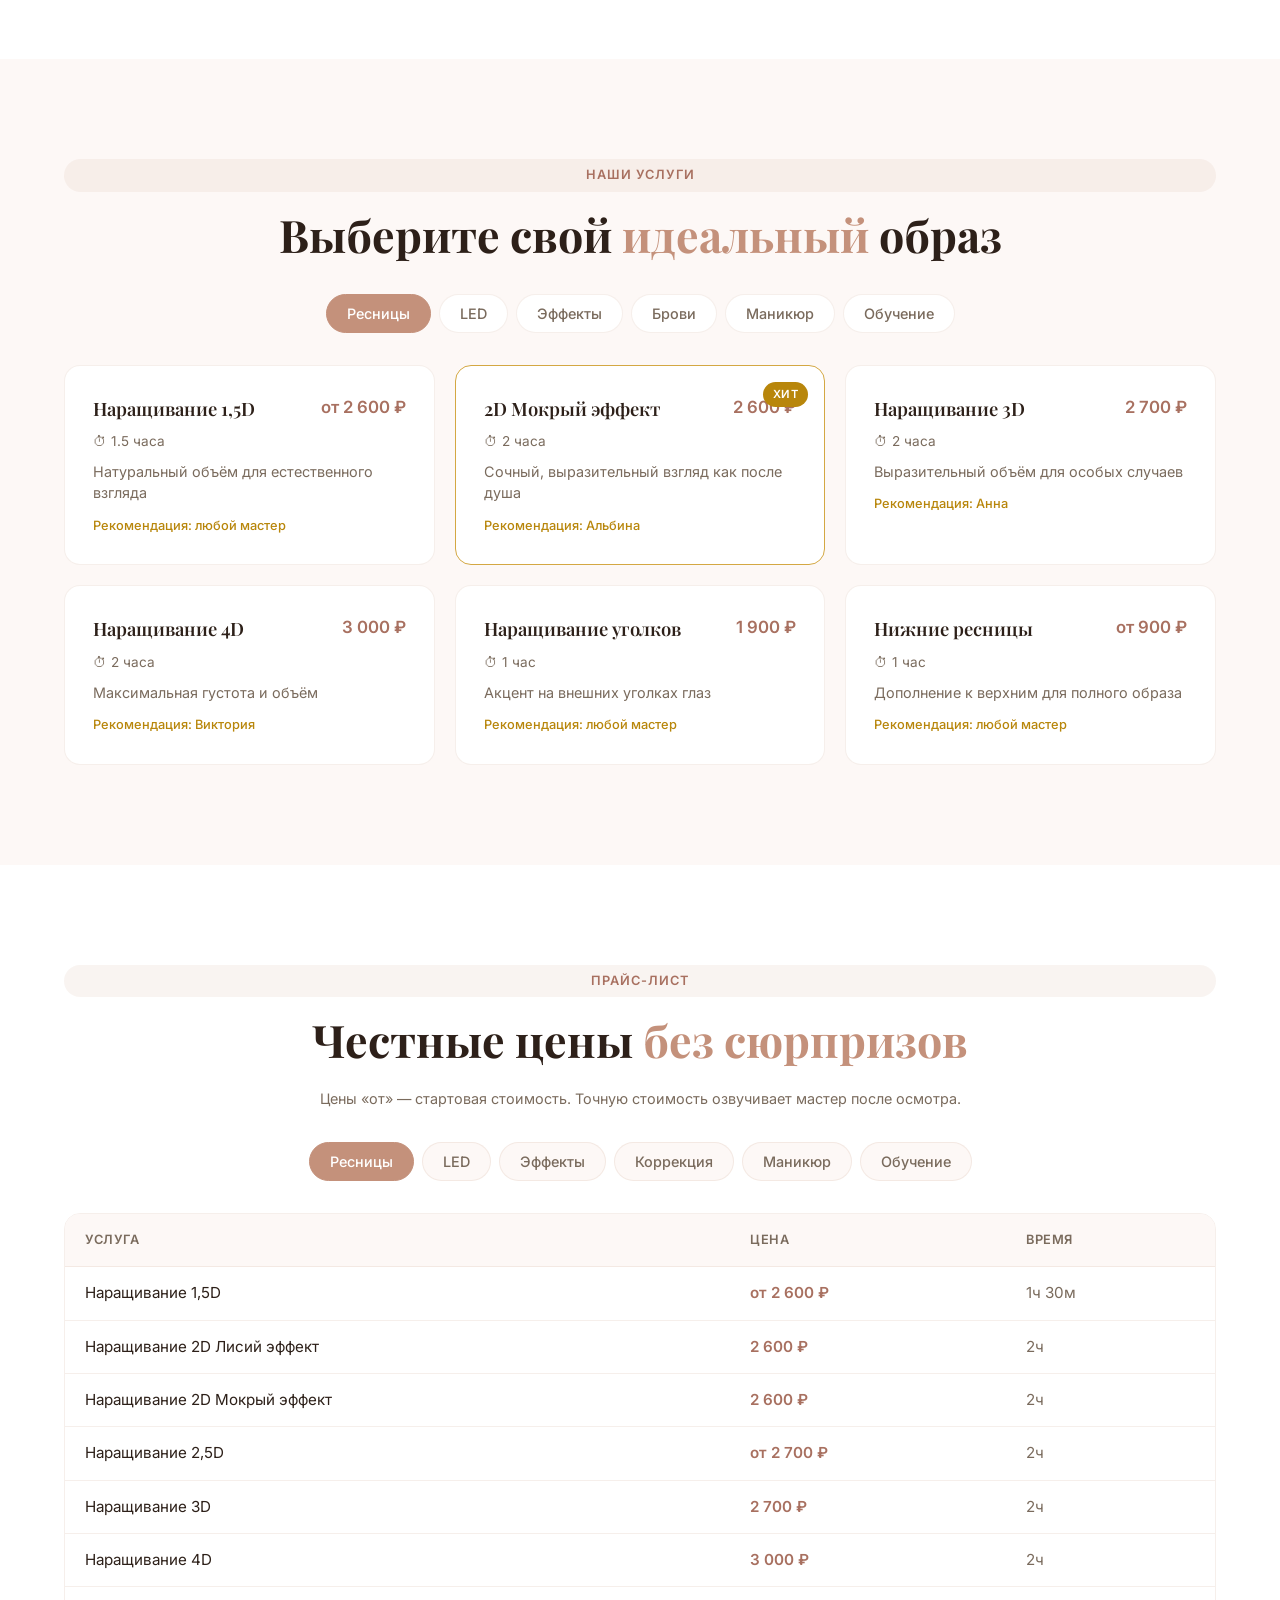
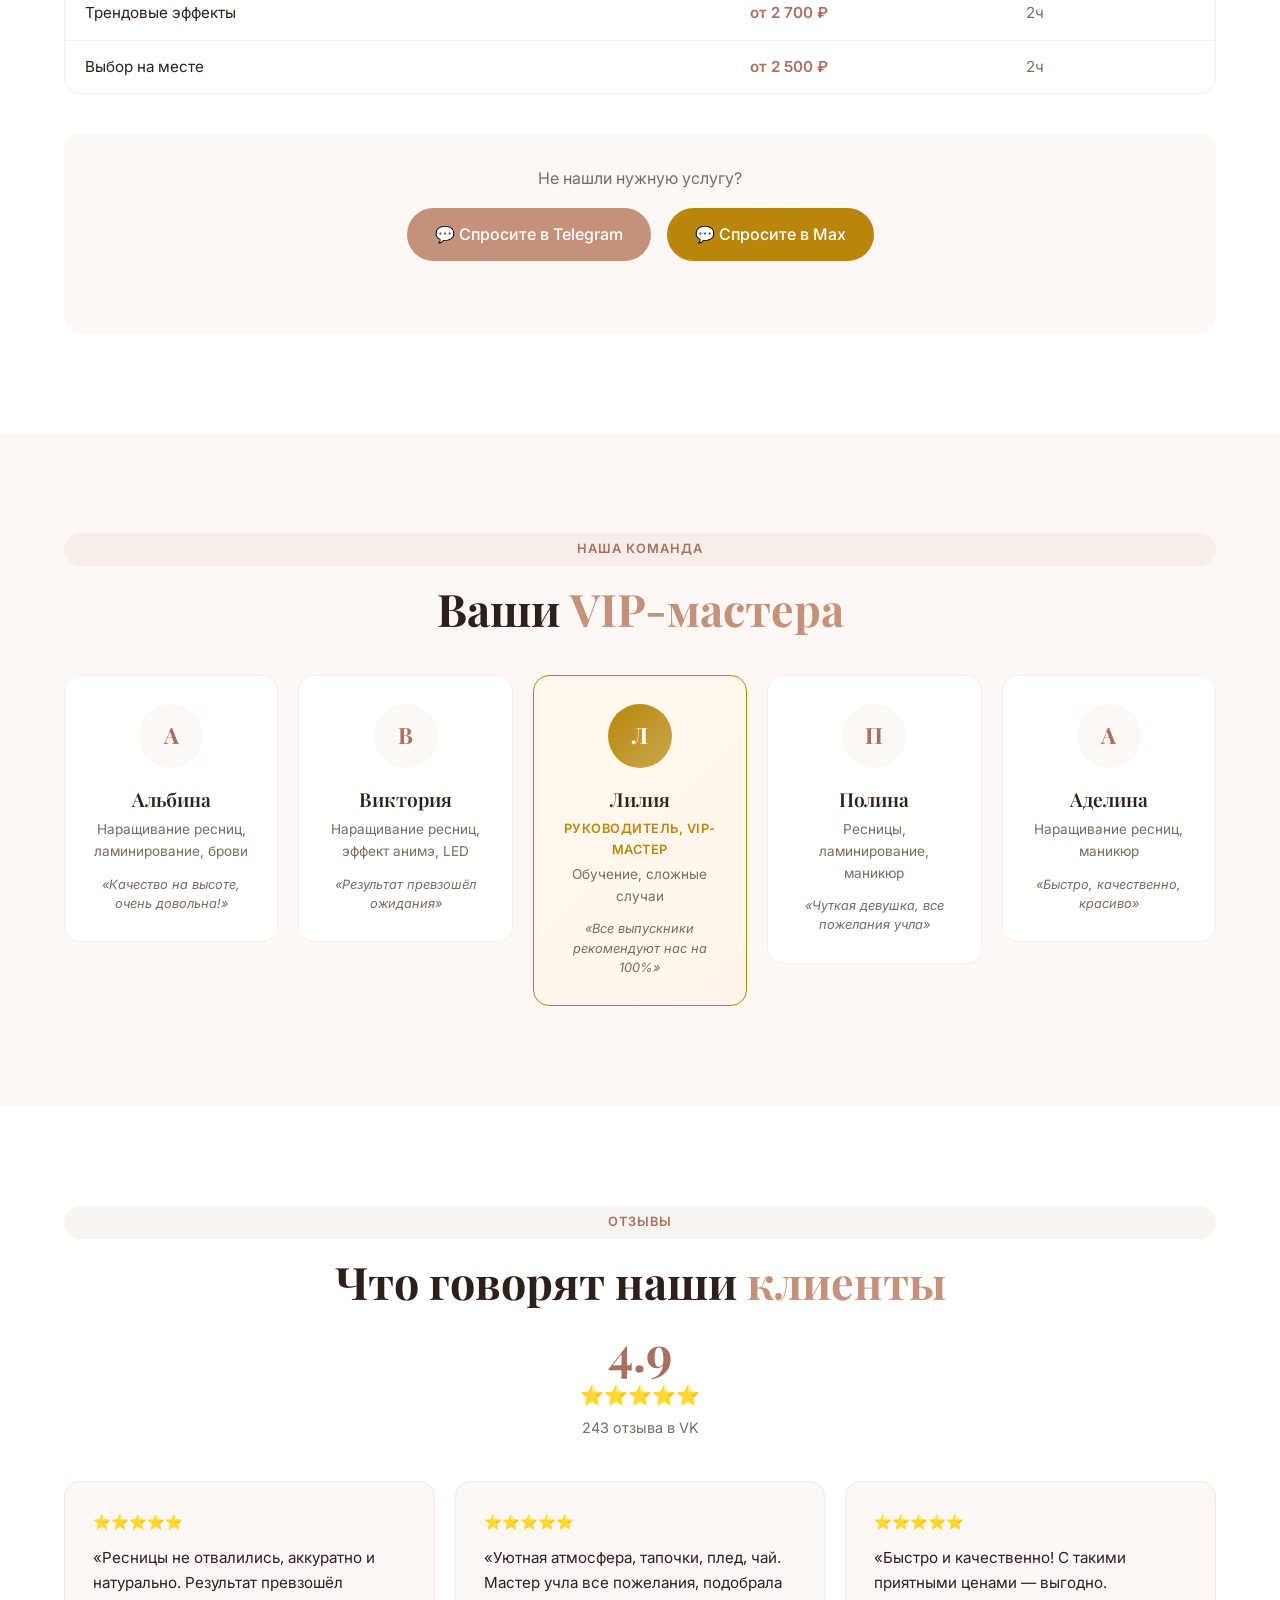
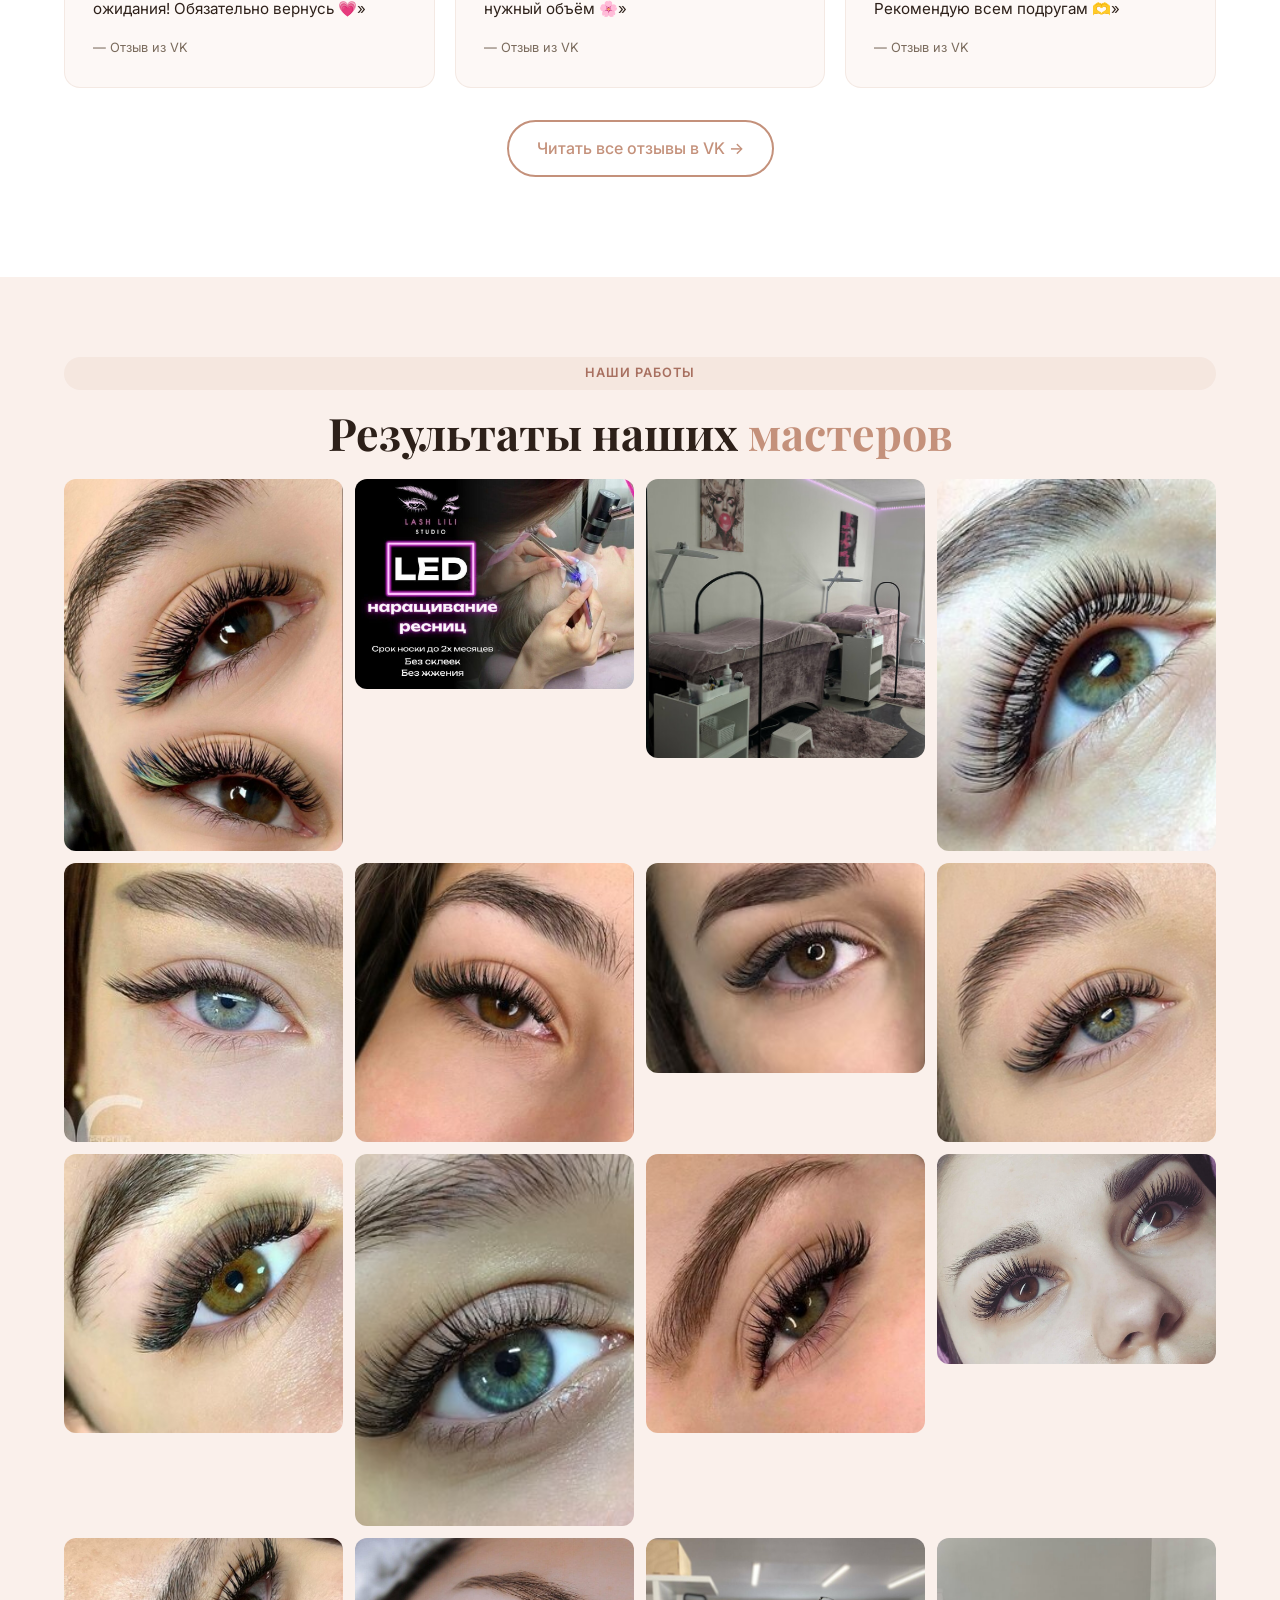
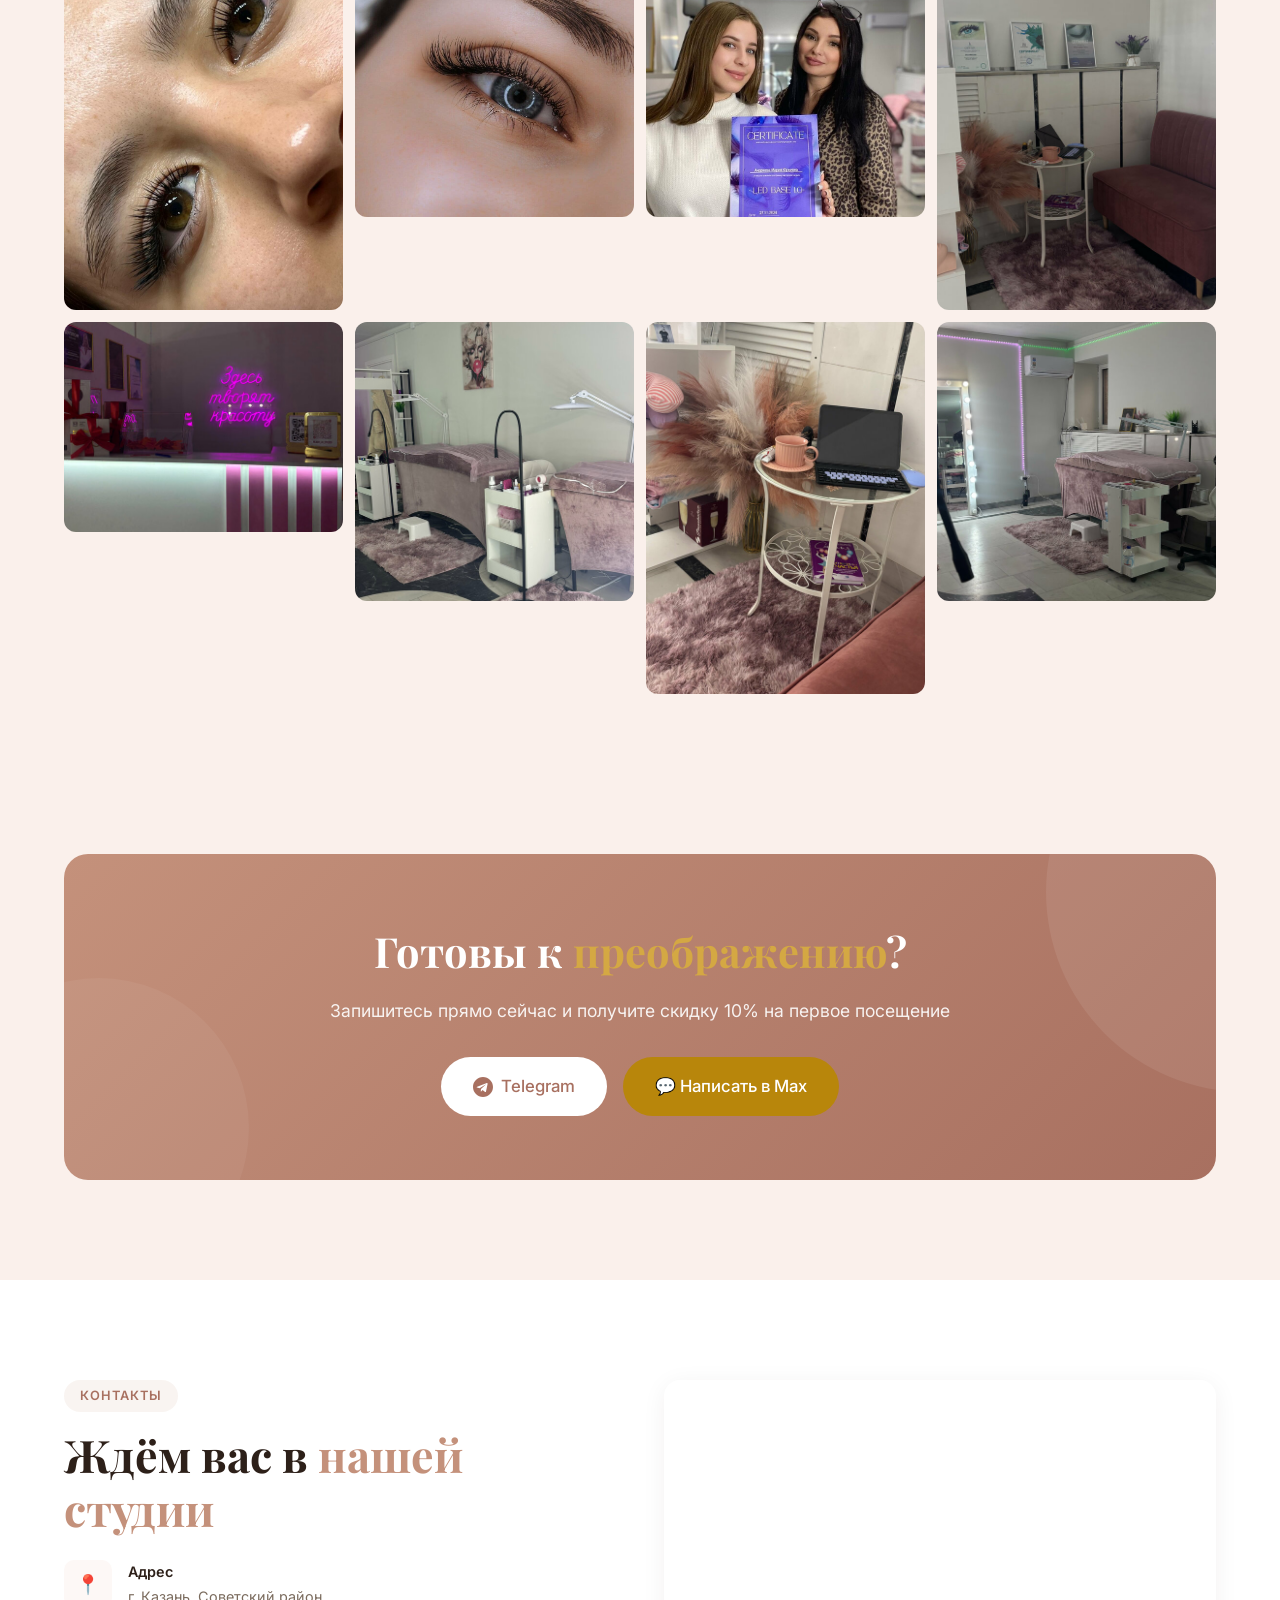
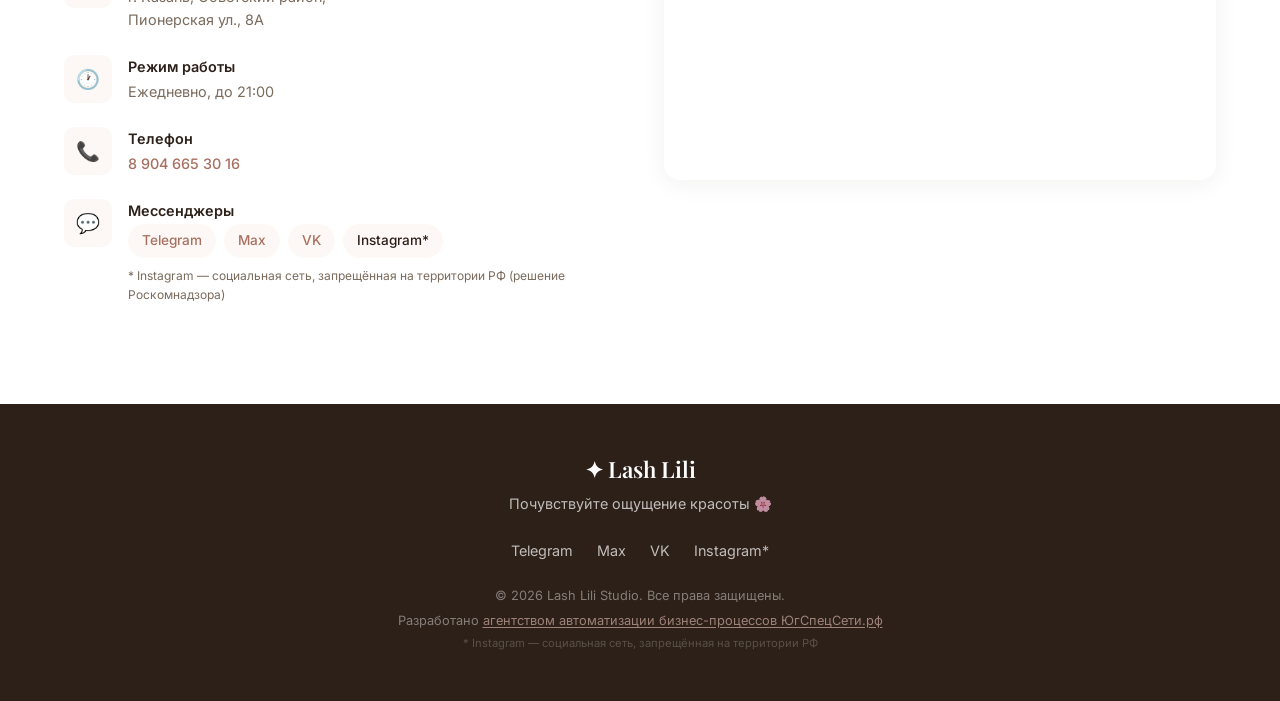
==== commit f956843e: "fix: убрать мусор .nickname из мета keywords и битый символ в описании" ====
--- a/docs/index.html
+++ b/docs/index.html
@@ -5,7 +5,7 @@
   <meta name="viewport" content="width=device-width, initial-scale=1.0">
   <title>Lash Lili — Студия наращивания ресниц и бровей в Казани | Пионерская</title>
   <meta name="description" content="Студия наращивания ресниц Lash Lili в Казани на Пионерской. VIP-мастера с опытом 6+ лет, 30+ эффектов, LED-технология. Классика, 2D-10D, ламинирование, брови. Запись онлайн!">
-  <meta name="keywords" content="наращивание ресниц казань, наращивание ресниц пионерская, студия ресниц казань, lash lili, ламинирование ресниц казань, оформление бровей казань, 2D наращивание, 3D наращивание, классическое наращивание, ресницы казань цена, наращивание ресниц недорого, коррекция ресниц, снятие ресниц, ботокс ресниц,.nickname ресниц, блефаропластика казань, перманент макияжа казань, татуаж губ казань, коррекция бровей казань, окрашивание ресниц, lamination lashes kazan">
+  <meta name="keywords" content="наращивание ресниц казань, наращивание ресниц пионерская, студия ресниц казань, lash lili, ламинирование ресниц казань, оформление бровей казань, 2D наращивание, 3D наращивание, классическое наращивание, ресницы казань цена, наращивание ресниц недорого, коррекция ресниц, снятие ресниц, ботокс ресниц, блефаропластика казань, перманент макияжа казань, татуаж губ казань, коррекция бровей казань, окрашивание ресниц, lamination lashes kazan">
   <meta property="og:title" content="Lash Lili — Студия наращивания ресниц и бровей в Казани">
   <meta property="og:description" content="VIP-мастера, LED-технология, 30+ эффектов. Классика, 2D-10D, ламинирование, брови. Запишитесь онлайн!">
   <meta property="og:type" content="website">
@@ -150,7 +150,7 @@
           <p class="section__badge">О студии</p>
           <h2 class="section__title">Почувствуйте ощущение <span class="accent">красоты</span></h2>
           <p class="about__description">
-            Lash Lili — студия наращивания ресниц и оформления бровей в центре Казани на улице Пионерская, 8А. Мы специализируемся на объёмном наращивании ресниц (классика, 2D, 3D, 4D, 5D и до 10D), ламинировании ресниц и бровей, ботоксе ресн��ц, коррекции и окрашивании бровей. Работаем с 2019 года, за это время обслужили более 2000 клиентов. Рейтинг 4.9 на Яндекс Картах — один из лучших результатов среди студий ресниц в Казани.
+            Lash Lili — студия наращивания ресниц и оформления бровей в центре Казани на улице Пионерская, 8А. Мы специализируемся на объёмном наращивании ресниц (классика, 2D, 3D, 4D, 5D и до 10D), ламинировании ресниц и бровей, ботоксе ресниц, коррекции и окрашивании бровей. Работаем с 2019 года, за это время обслужили более 2000 клиентов. Рейтинг 4.9 на Яндекс Картах — один из лучших результатов среди студий ресниц в Казани.
           </p>
           <div class="about__features">
             <div class="about__feature">
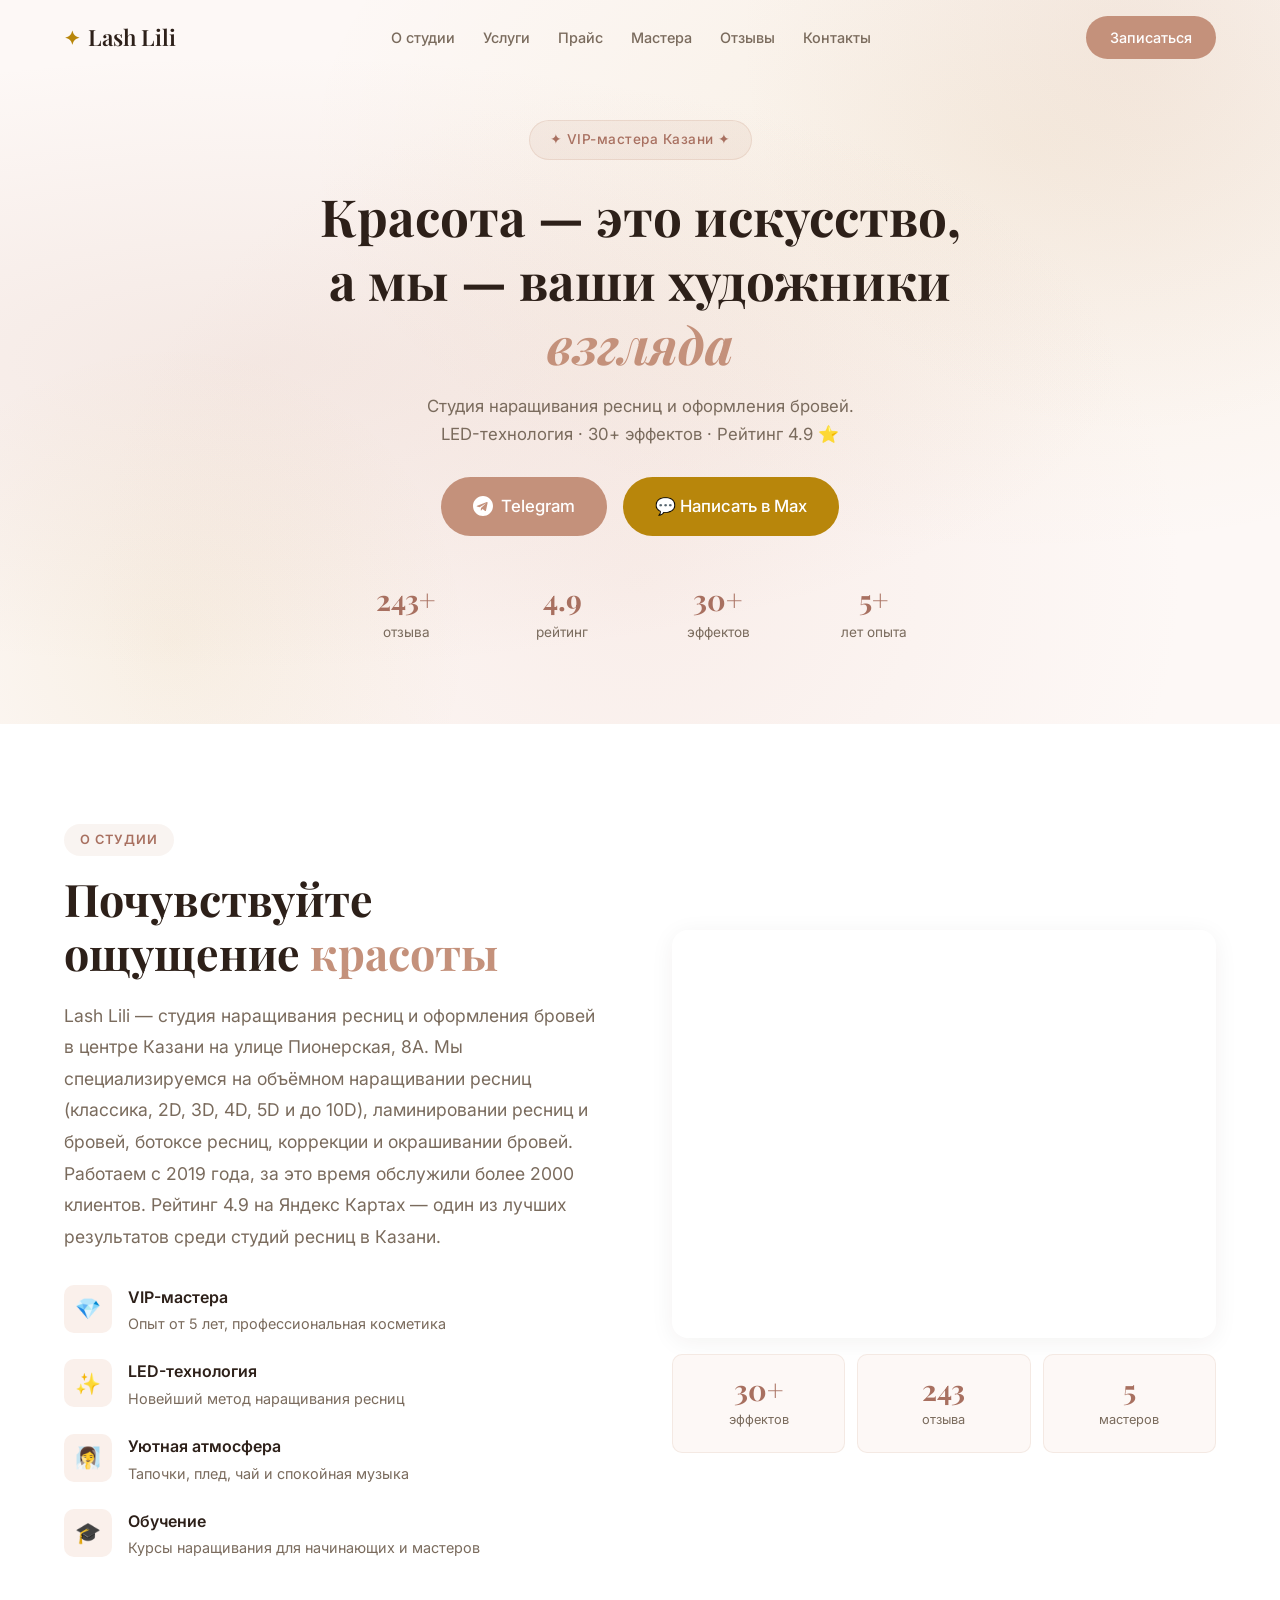
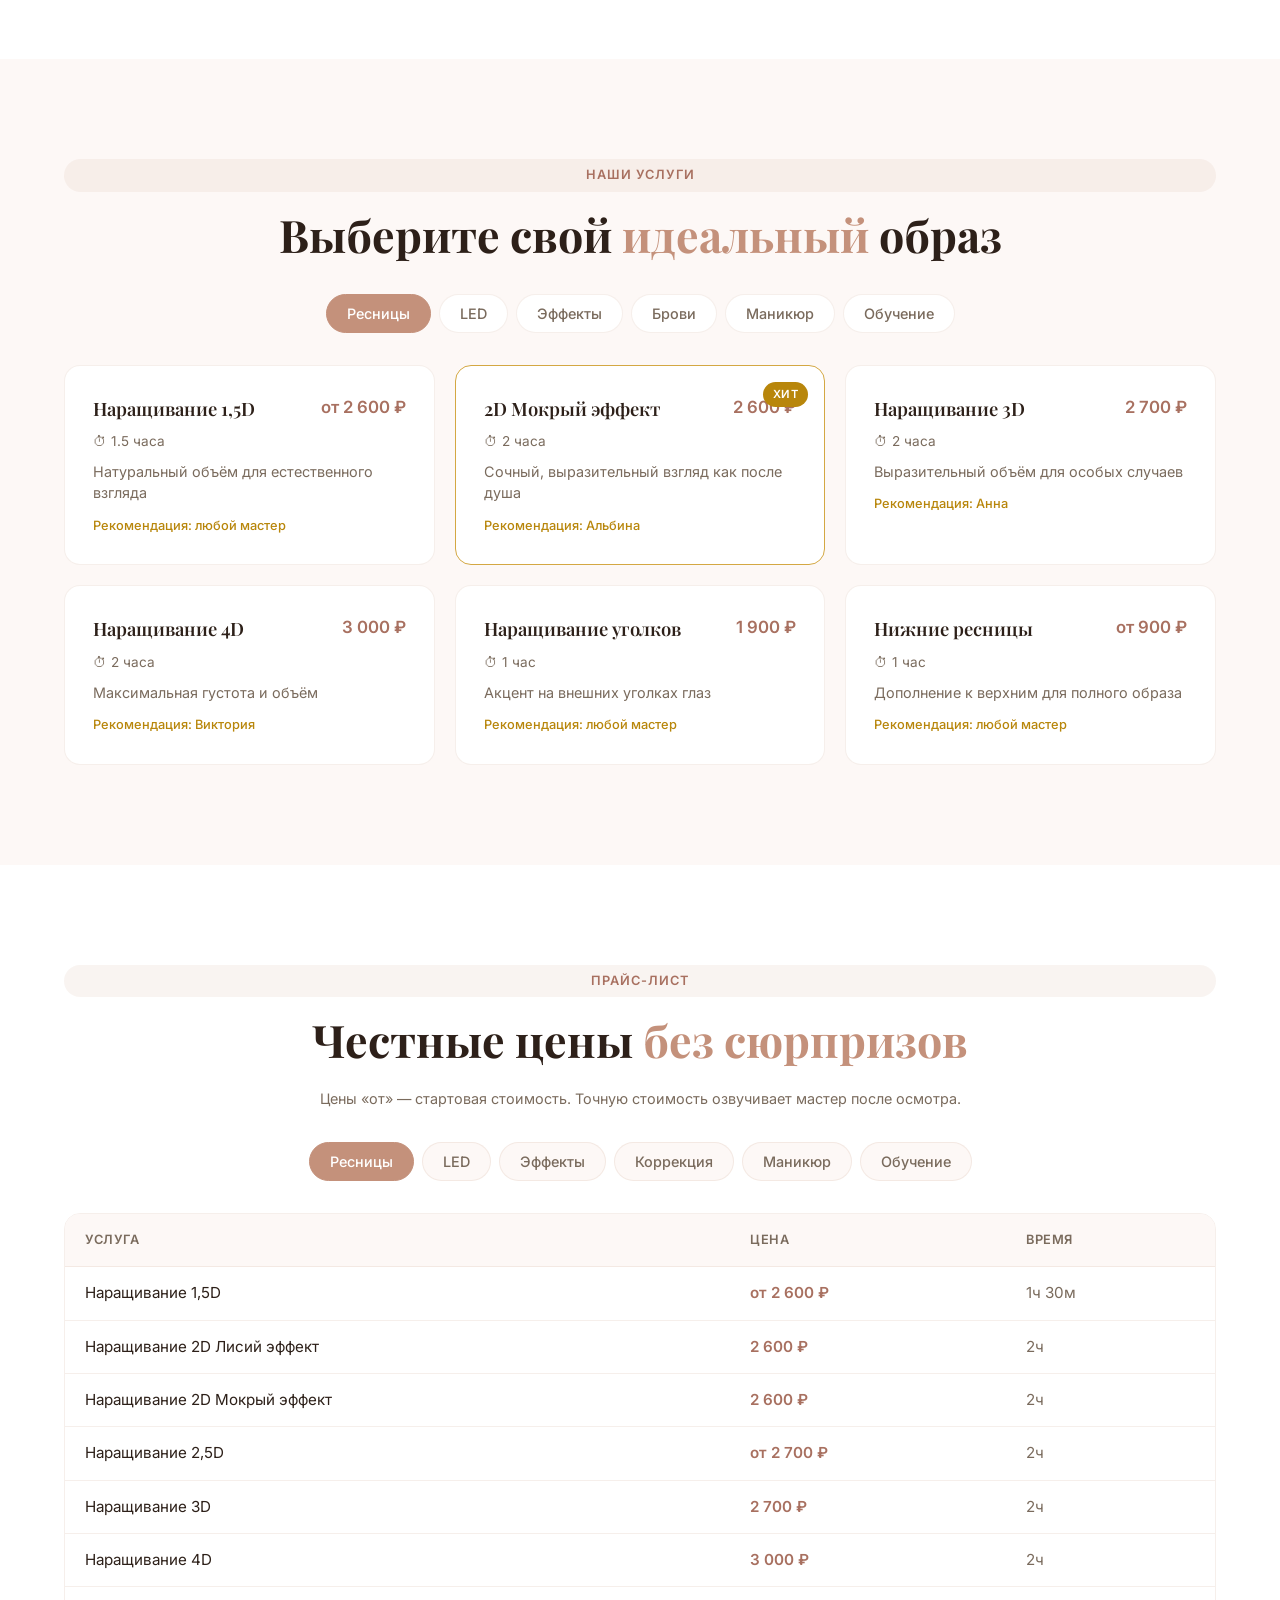
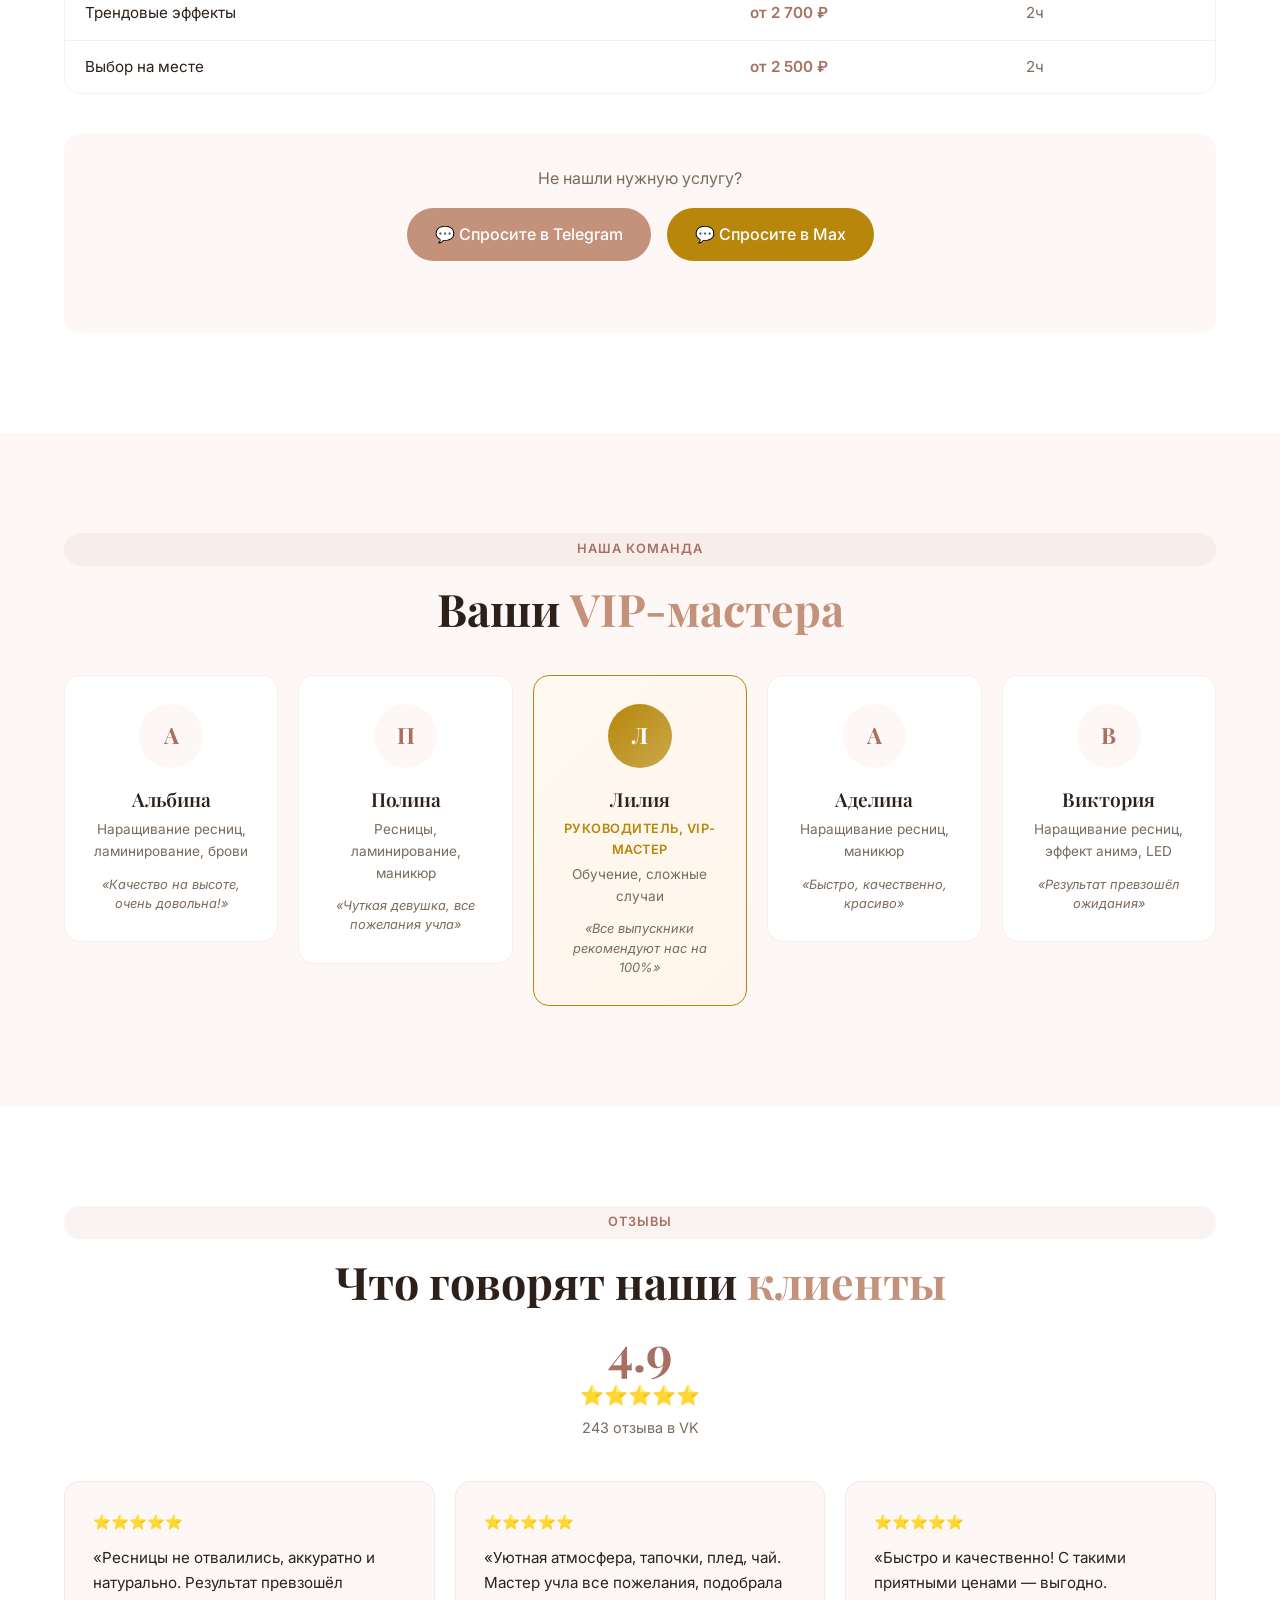
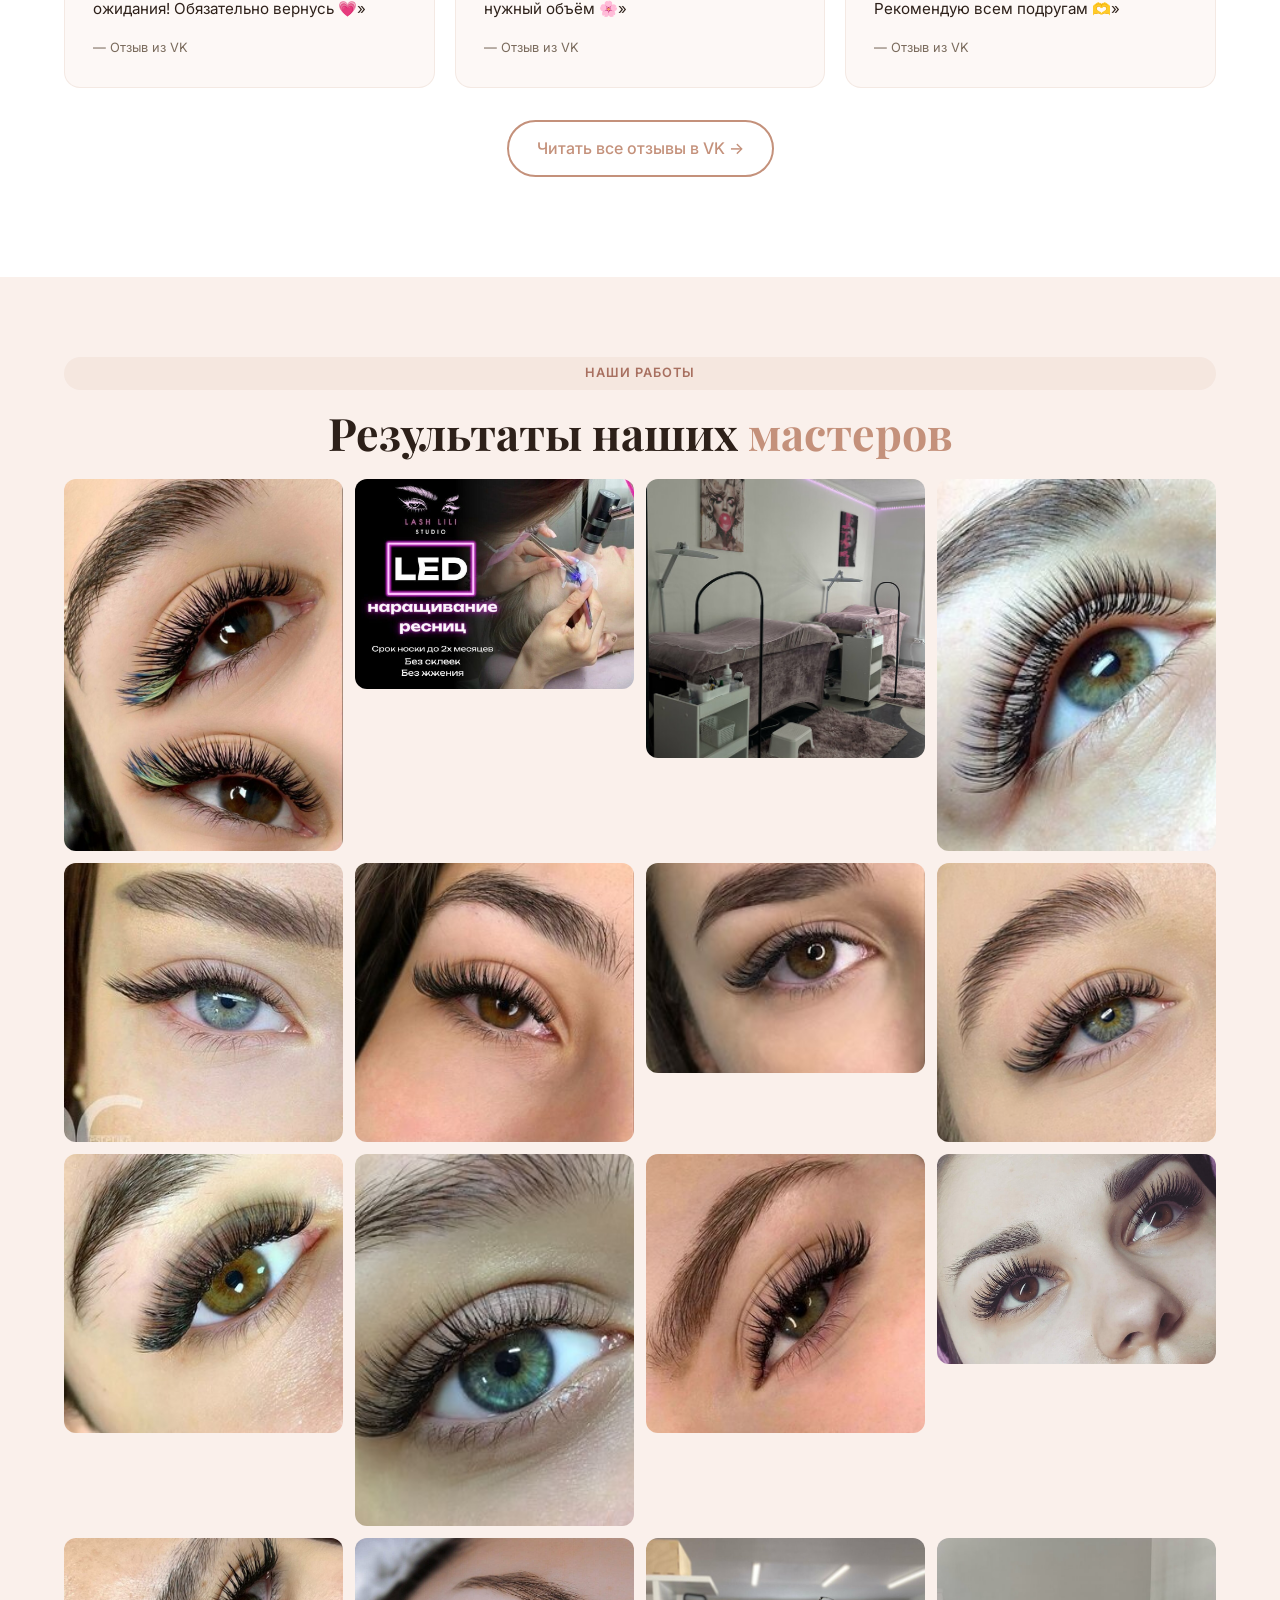
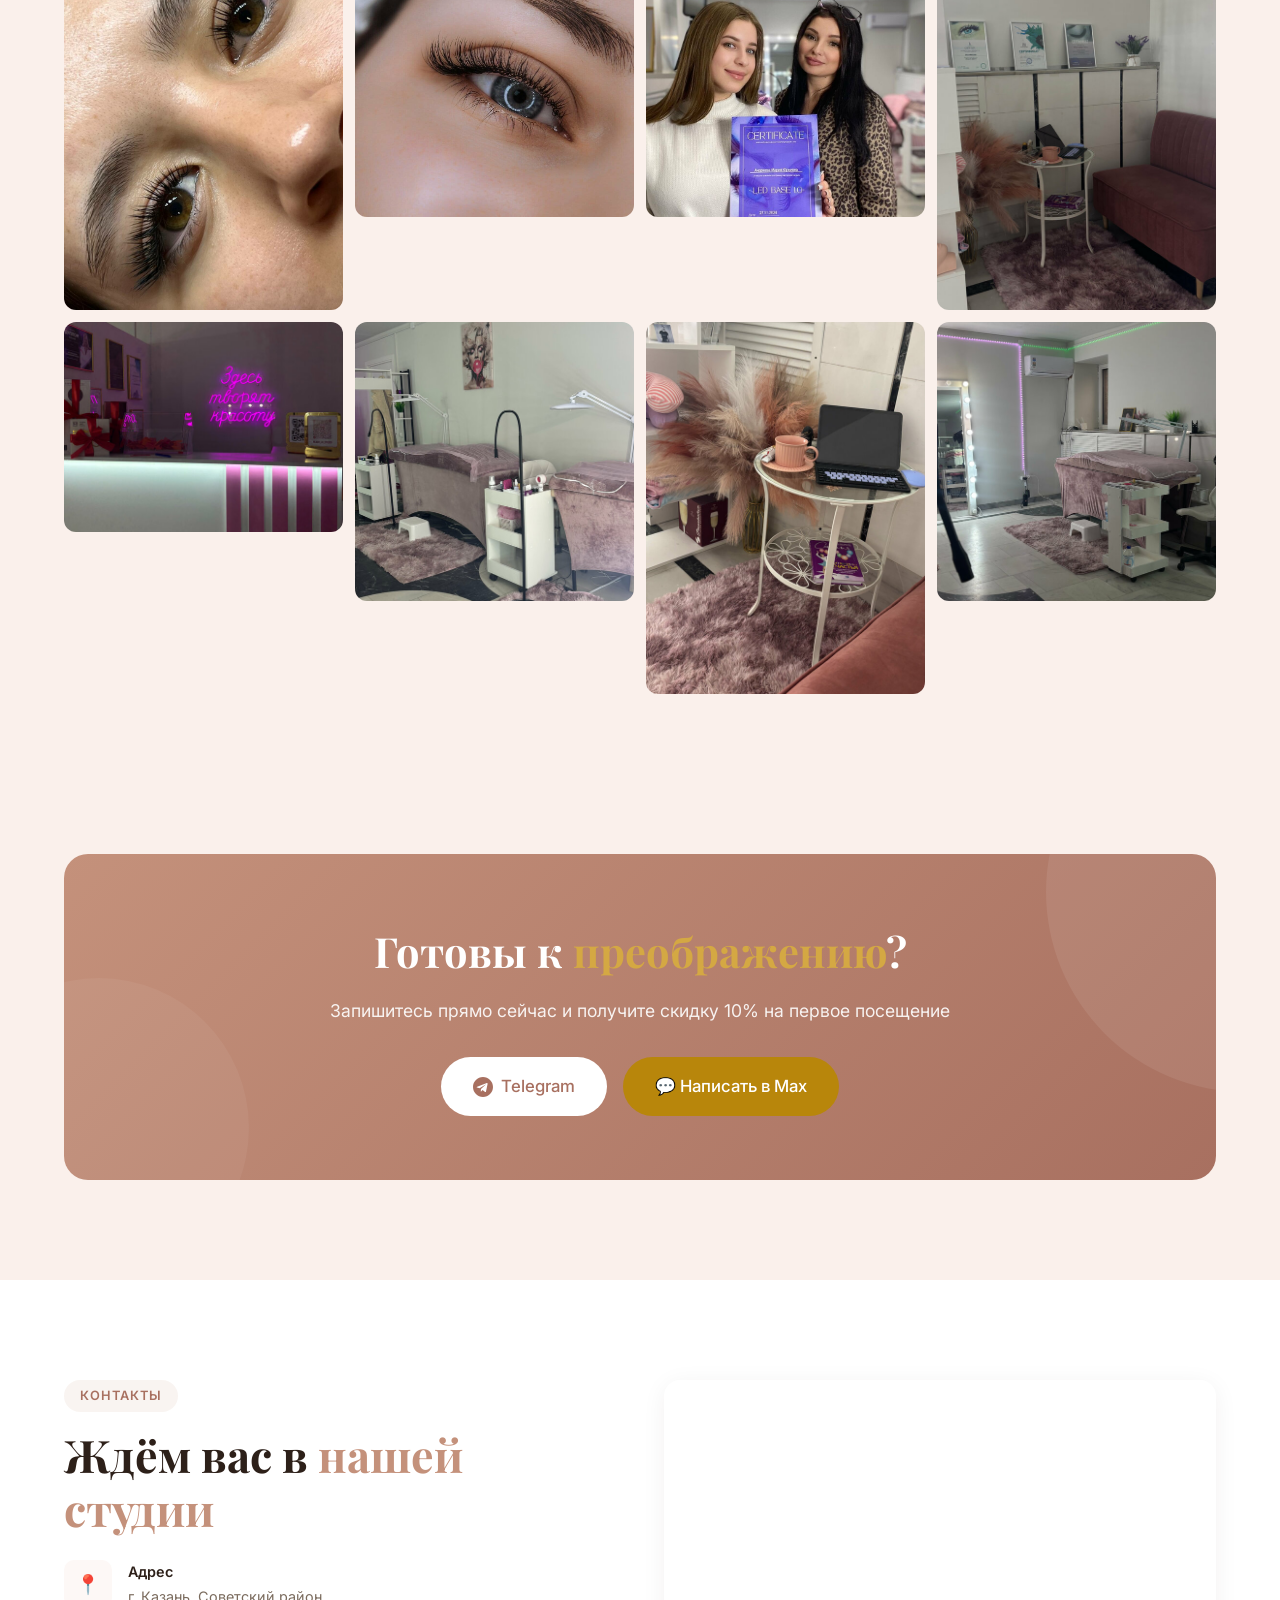
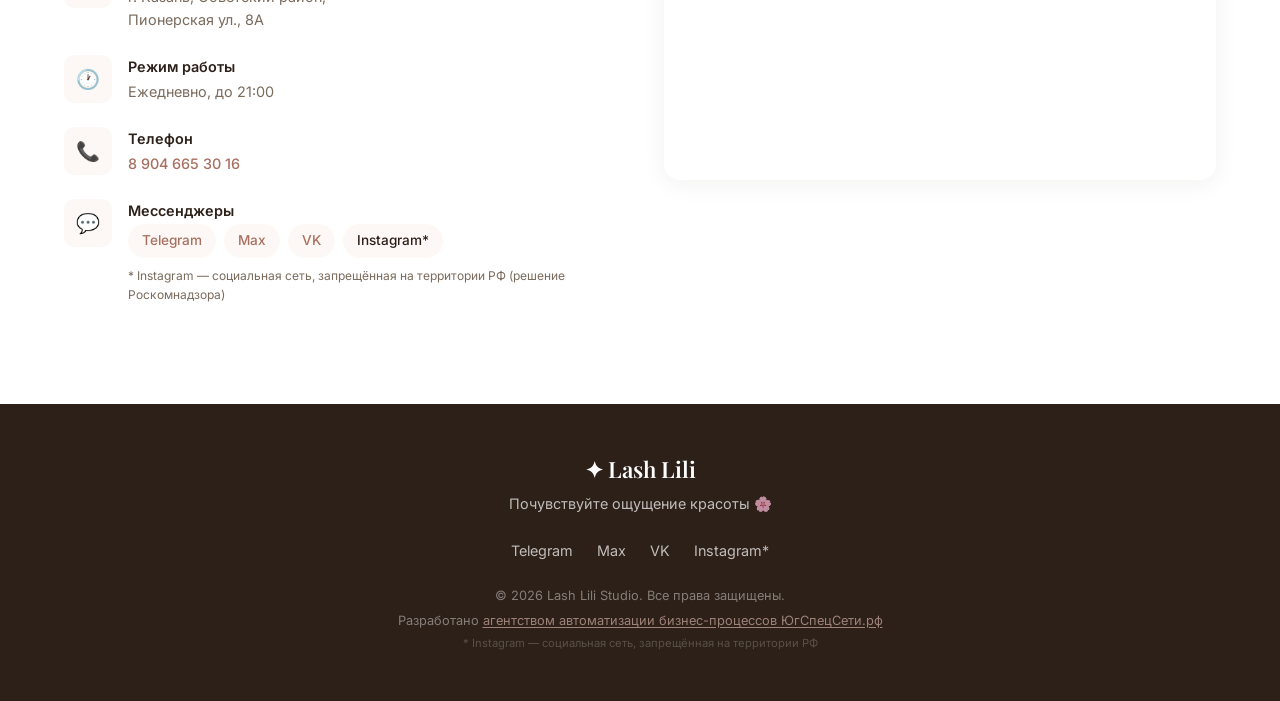
==== commit f05745b3: "fix: порядок мастеров — Альбина-Полина-Лилия-Аделина-Виктория" ====
--- a/docs/index.html
+++ b/docs/index.html
@@ -591,10 +591,10 @@
           <p class="master-card__review">«Качество на высоте, очень довольна!»</p>
         </div>
         <div class="master-card">
-          <div class="master-card__avatar">В</div>
-          <h3 class="master-card__name">Виктория</h3>
-          <p class="master-card__spec">Наращивание ресниц, эффект анимэ, LED</p>
-          <p class="master-card__review">«Результат превзошёл ожидания»</p>
+          <div class="master-card__avatar">П</div>
+          <h3 class="master-card__name">Полина</h3>
+          <p class="master-card__spec">Ресницы, ламинирование, маникюр</p>
+          <p class="master-card__review">«Чуткая девушка, все пожелания учла»</p>
         </div>
         <div class="master-card master-card--featured">
           <div class="master-card__avatar master-card__avatar--gold">Л</div>
@@ -604,16 +604,16 @@
           <p class="master-card__review">«Все выпускники рекомендуют нас на 100%»</p>
         </div>
         <div class="master-card">
-          <div class="master-card__avatar">П</div>
-          <h3 class="master-card__name">Полина</h3>
-          <p class="master-card__spec">Ресницы, ламинирование, маникюр</p>
-          <p class="master-card__review">«Чуткая девушка, все пожелания учла»</p>
-        </div>
-        <div class="master-card">
           <div class="master-card__avatar">А</div>
           <h3 class="master-card__name">Аделина</h3>
           <p class="master-card__spec">Наращивание ресниц, маникюр</p>
           <p class="master-card__review">«Быстро, качественно, красиво»</p>
+        </div>
+        <div class="master-card">
+          <div class="master-card__avatar">В</div>
+          <h3 class="master-card__name">Виктория</h3>
+          <p class="master-card__spec">Наращивание ресниц, эффект анимэ, LED</p>
+          <p class="master-card__review">«Результат превзошёл ожидания»</p>
         </div>
       </div>
     </div>
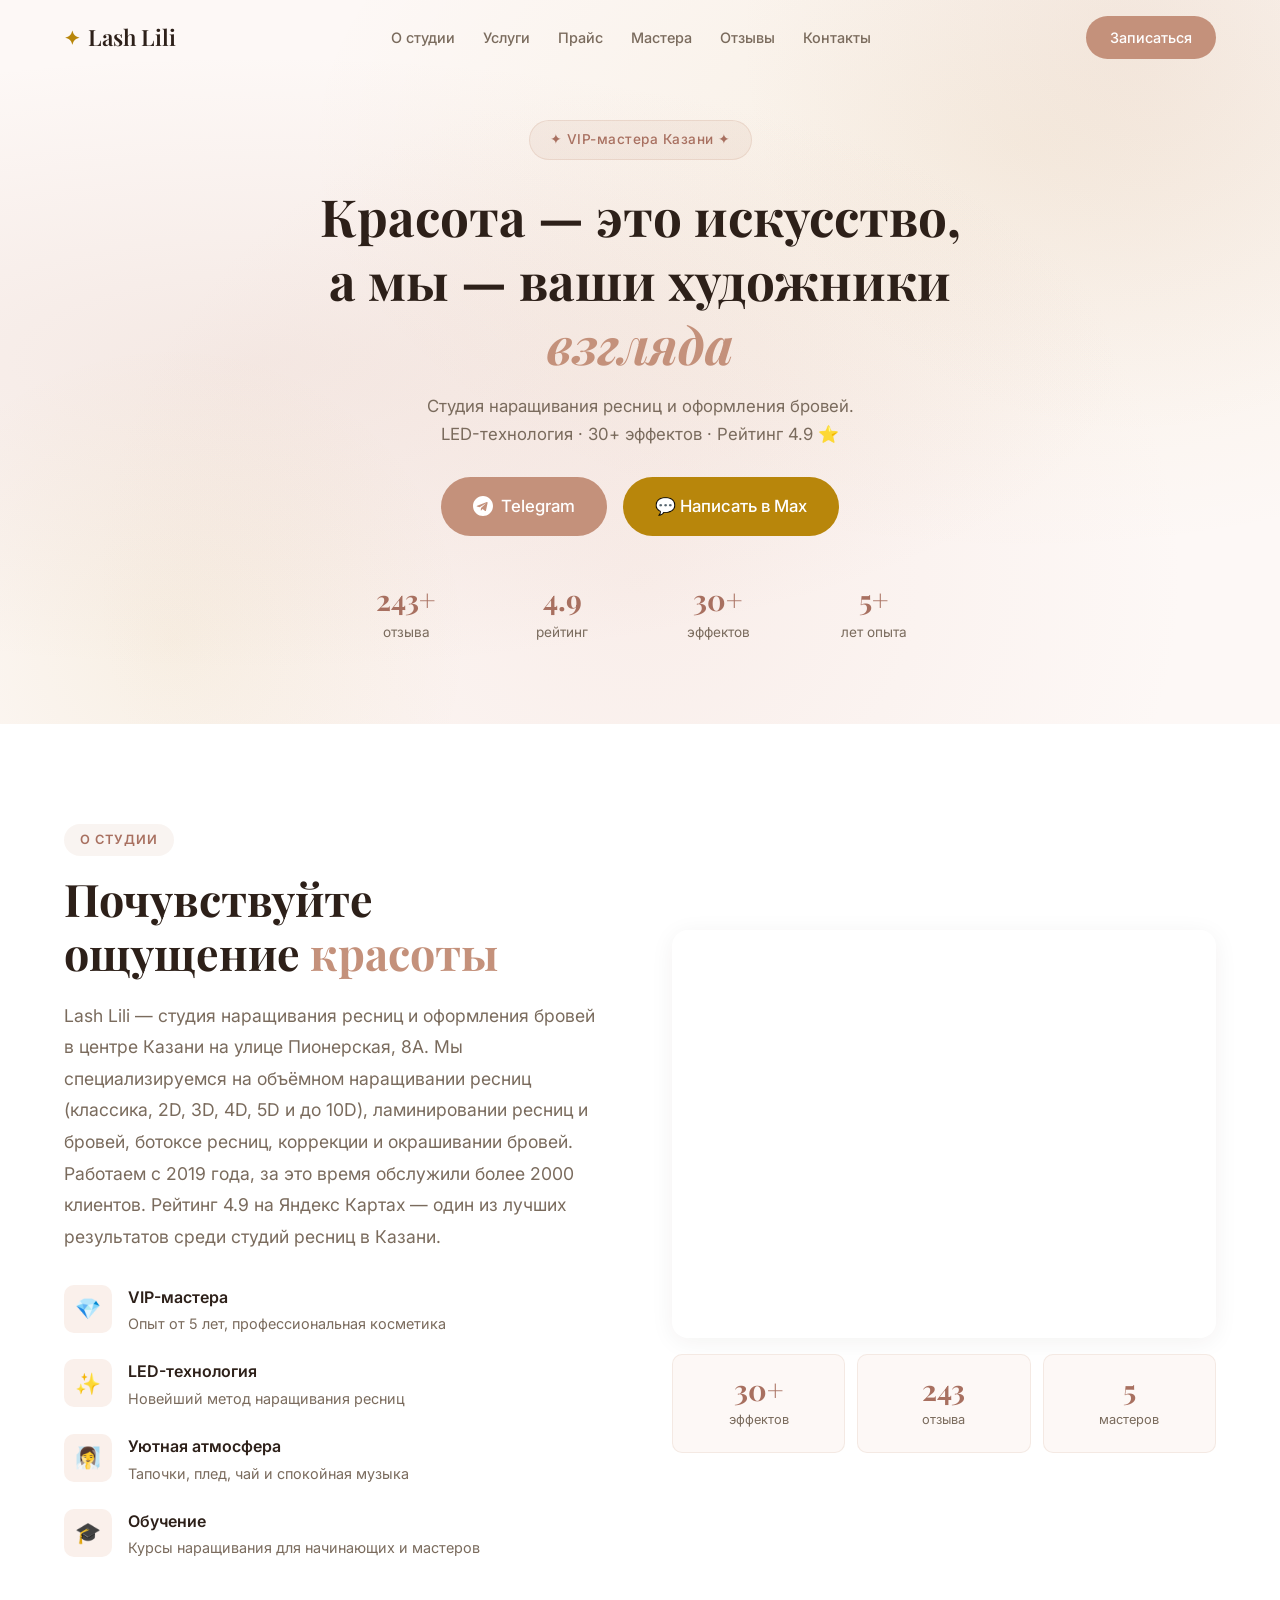
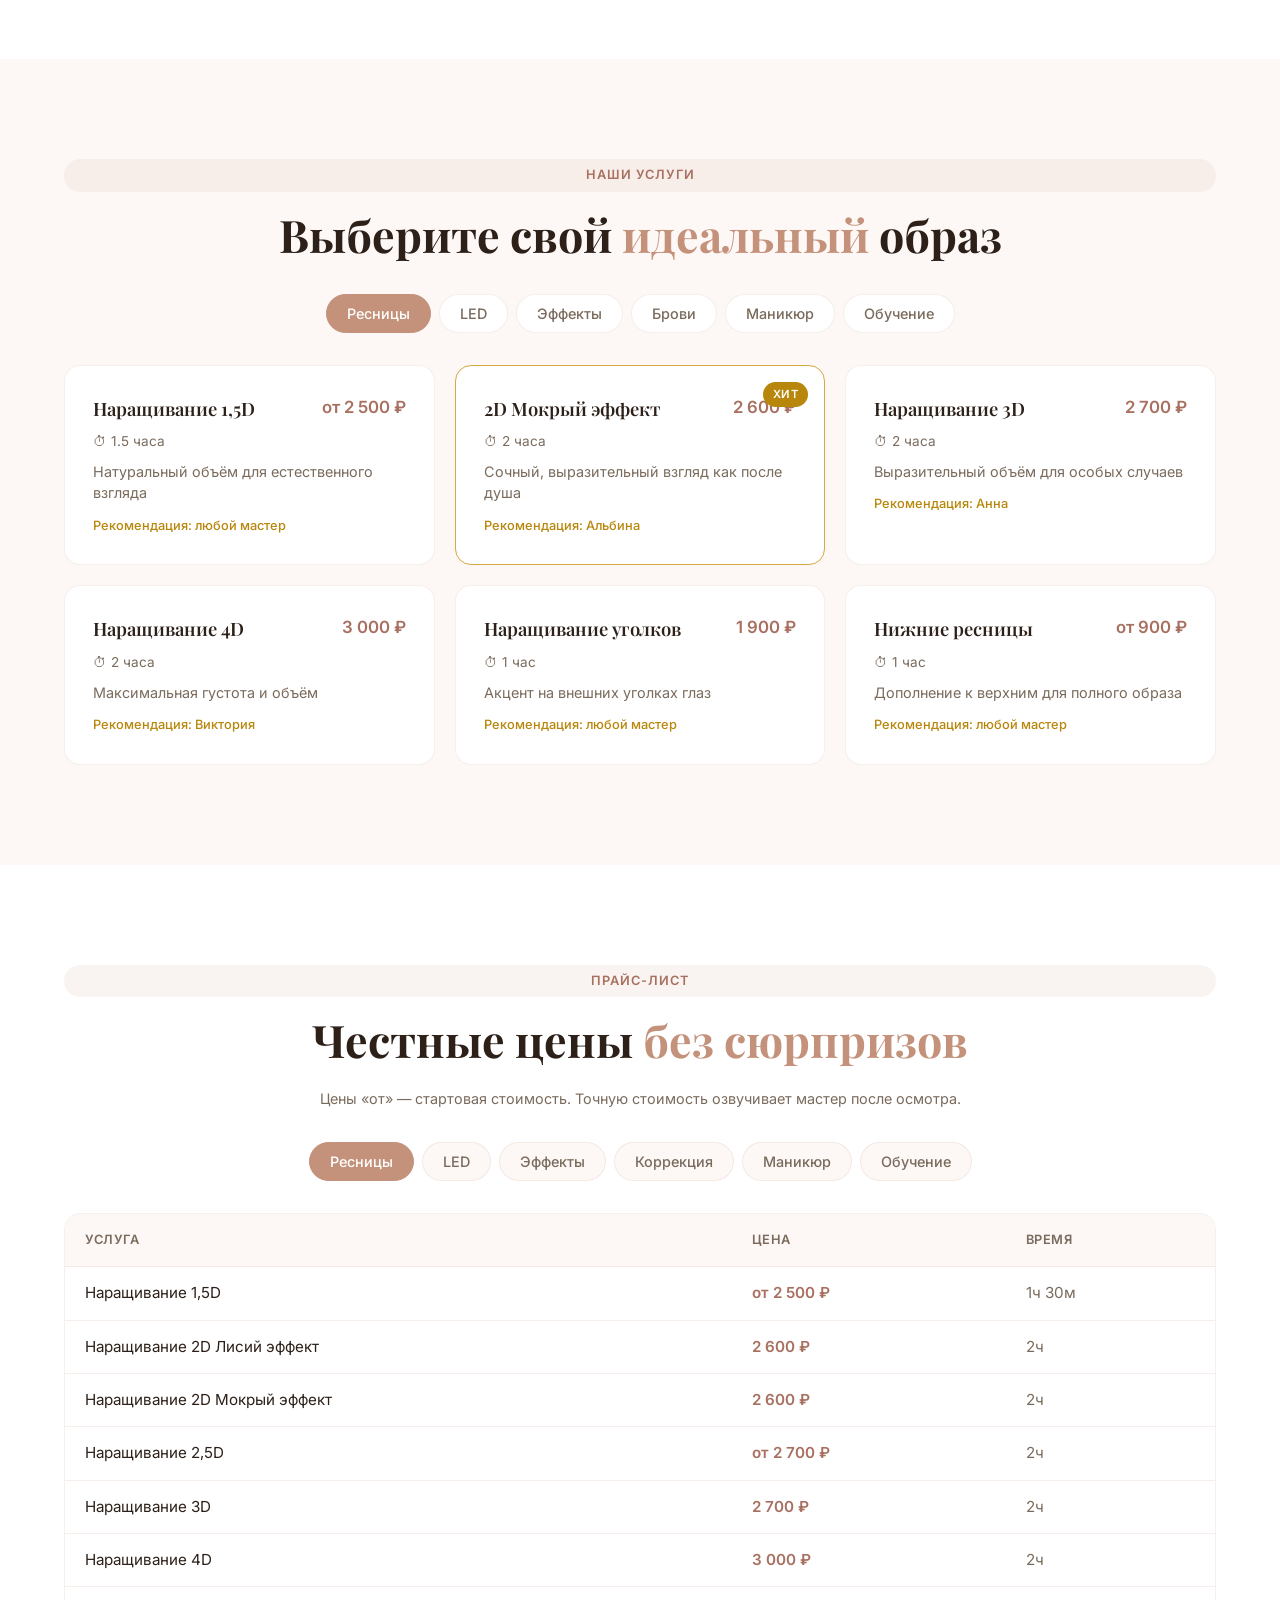
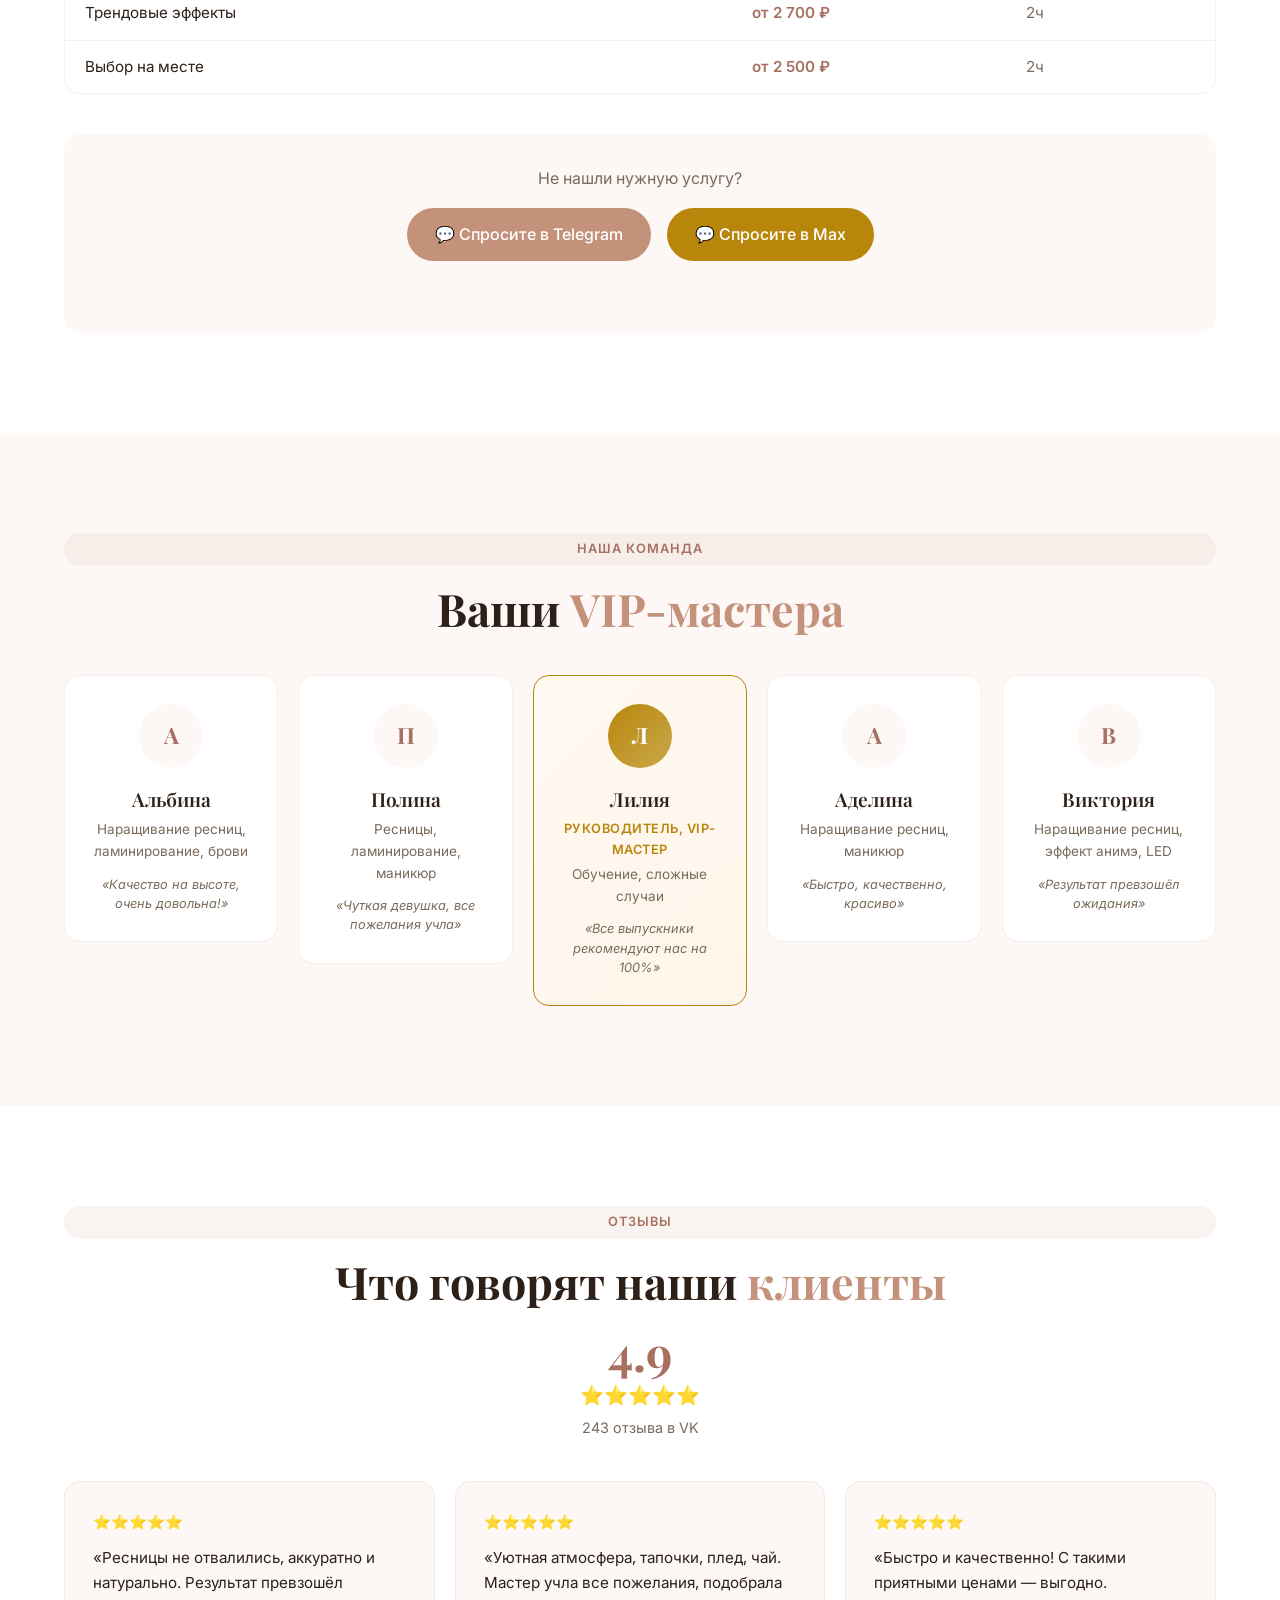
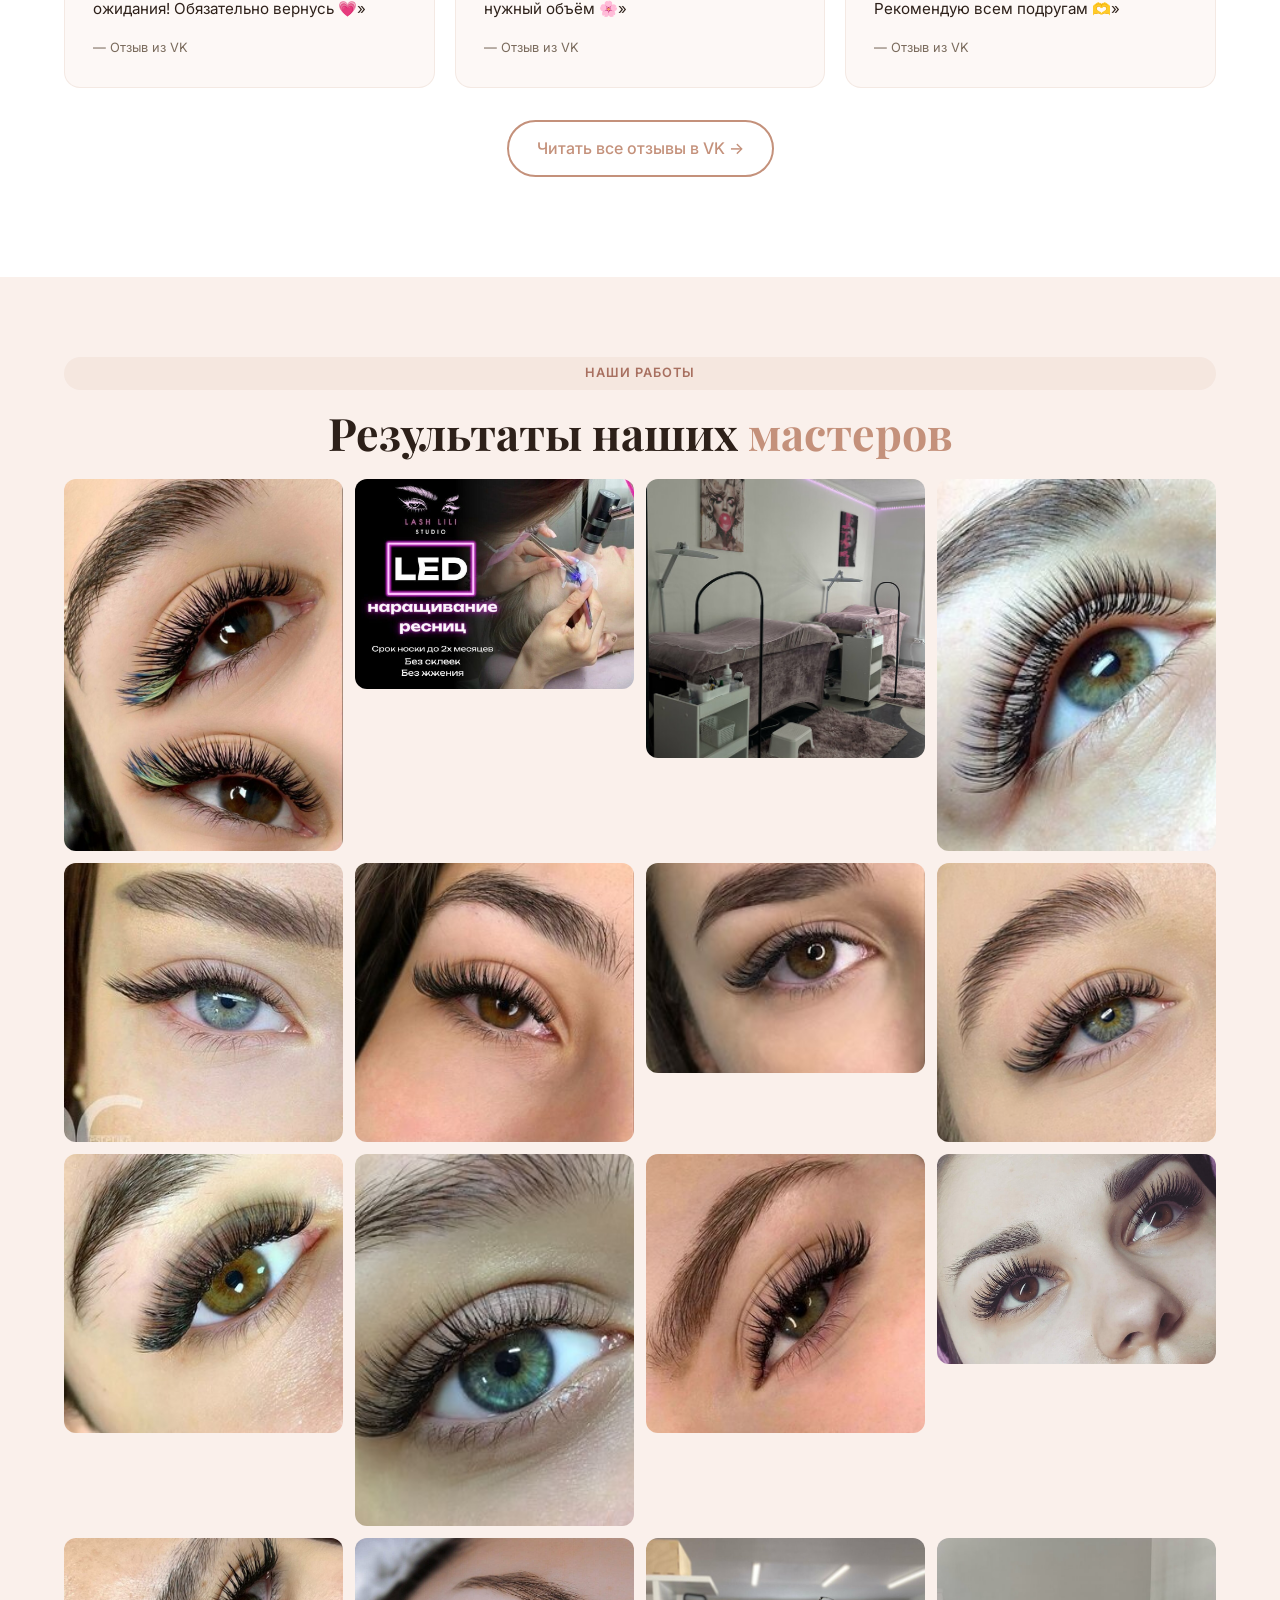
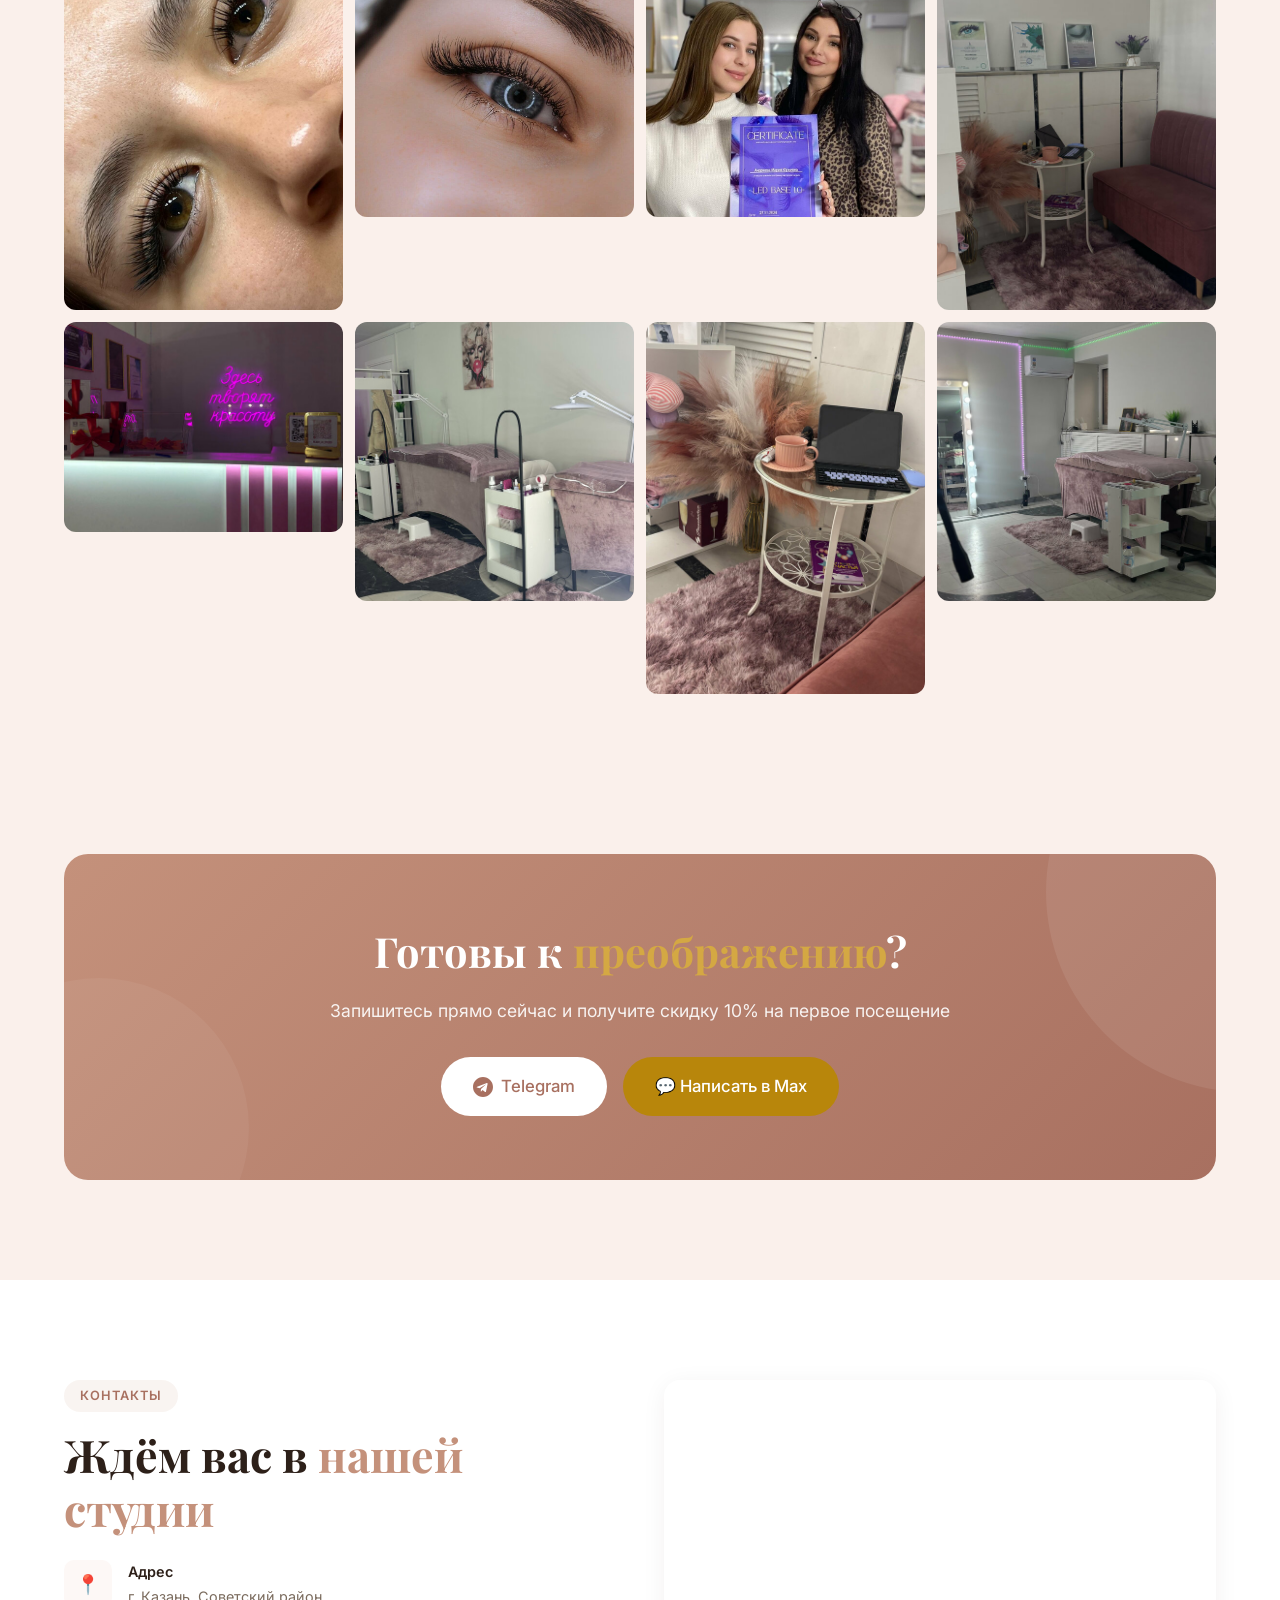
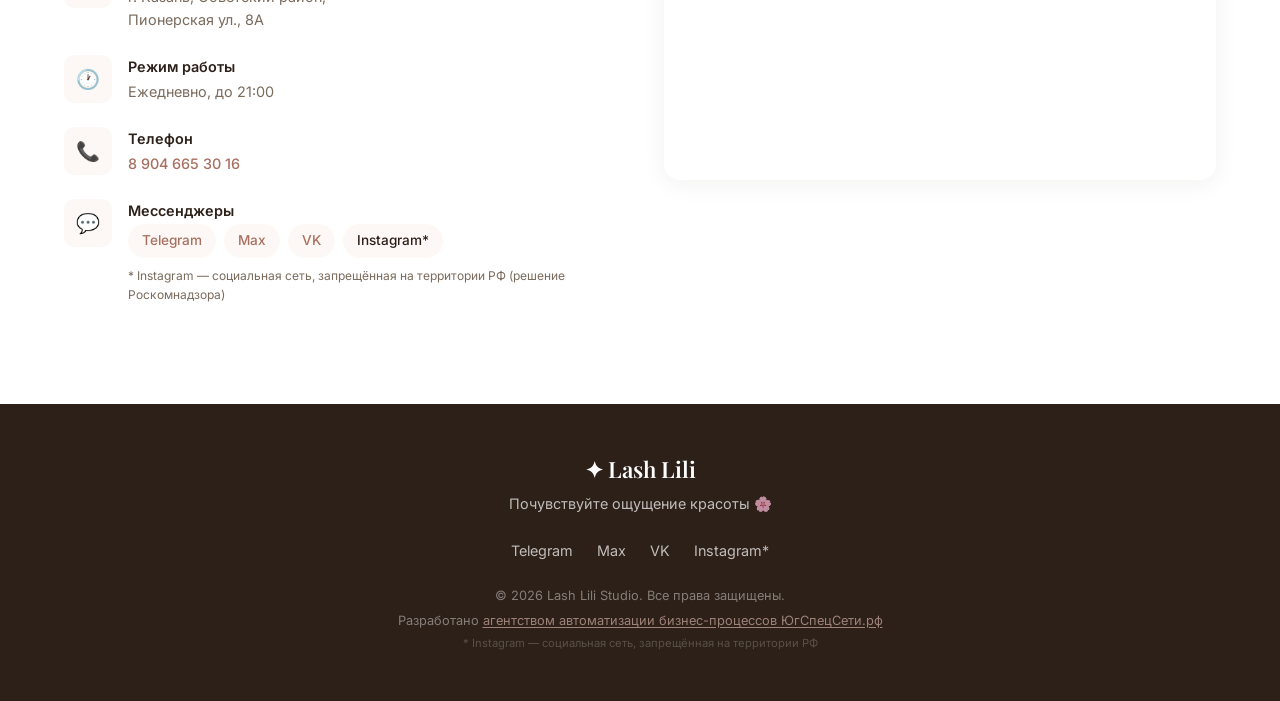
==== commit ba2d4e1d: "fix: 1,5D от 2500₽ (лендинг + прайс)" ====
--- a/docs/index.html
+++ b/docs/index.html
@@ -18,7 +18,7 @@
   <link rel="preconnect" href="https://fonts.googleapis.com">
   <link rel="preconnect" href="https://fonts.gstatic.com" crossorigin>
   <link href="https://fonts.googleapis.com/css2?family=Playfair+Display:ital,wght@0,400;0,600;0,700;1,400&family=Inter:wght@300;400;500;600&display=swap" rel="stylesheet">
-  <link rel="stylesheet" href="style.css?v=5">
+  <link rel="stylesheet" href="style.css?v=6">
   <link rel="icon" href="data:image/svg+xml,<svg xmlns='http://www.w3.org/2000/svg' viewBox='0 0 100 100'><text y='.9em' font-size='90'>🌸</text></svg>">
   <script type="application/ld+json">
   {
@@ -230,7 +230,7 @@
             <div class="service-card">
               <div class="service-card__header">
                 <h3>Наращивание 1,5D</h3>
-                <span class="service-card__price">от 2 600 ₽</span>
+                <span class="service-card__price">от 2 500 ₽</span>
               </div>
               <p class="service-card__time">⏱ 1.5 часа</p>
               <p class="service-card__desc">Натуральный объём для естественного взгляда</p>
@@ -792,7 +792,7 @@
     </a>
   </div>
 
-  <script src="script.js?v=7"></script>
+  <script src="script.js?v=8"></script>
   <script>
     (function(){
       function send(){
